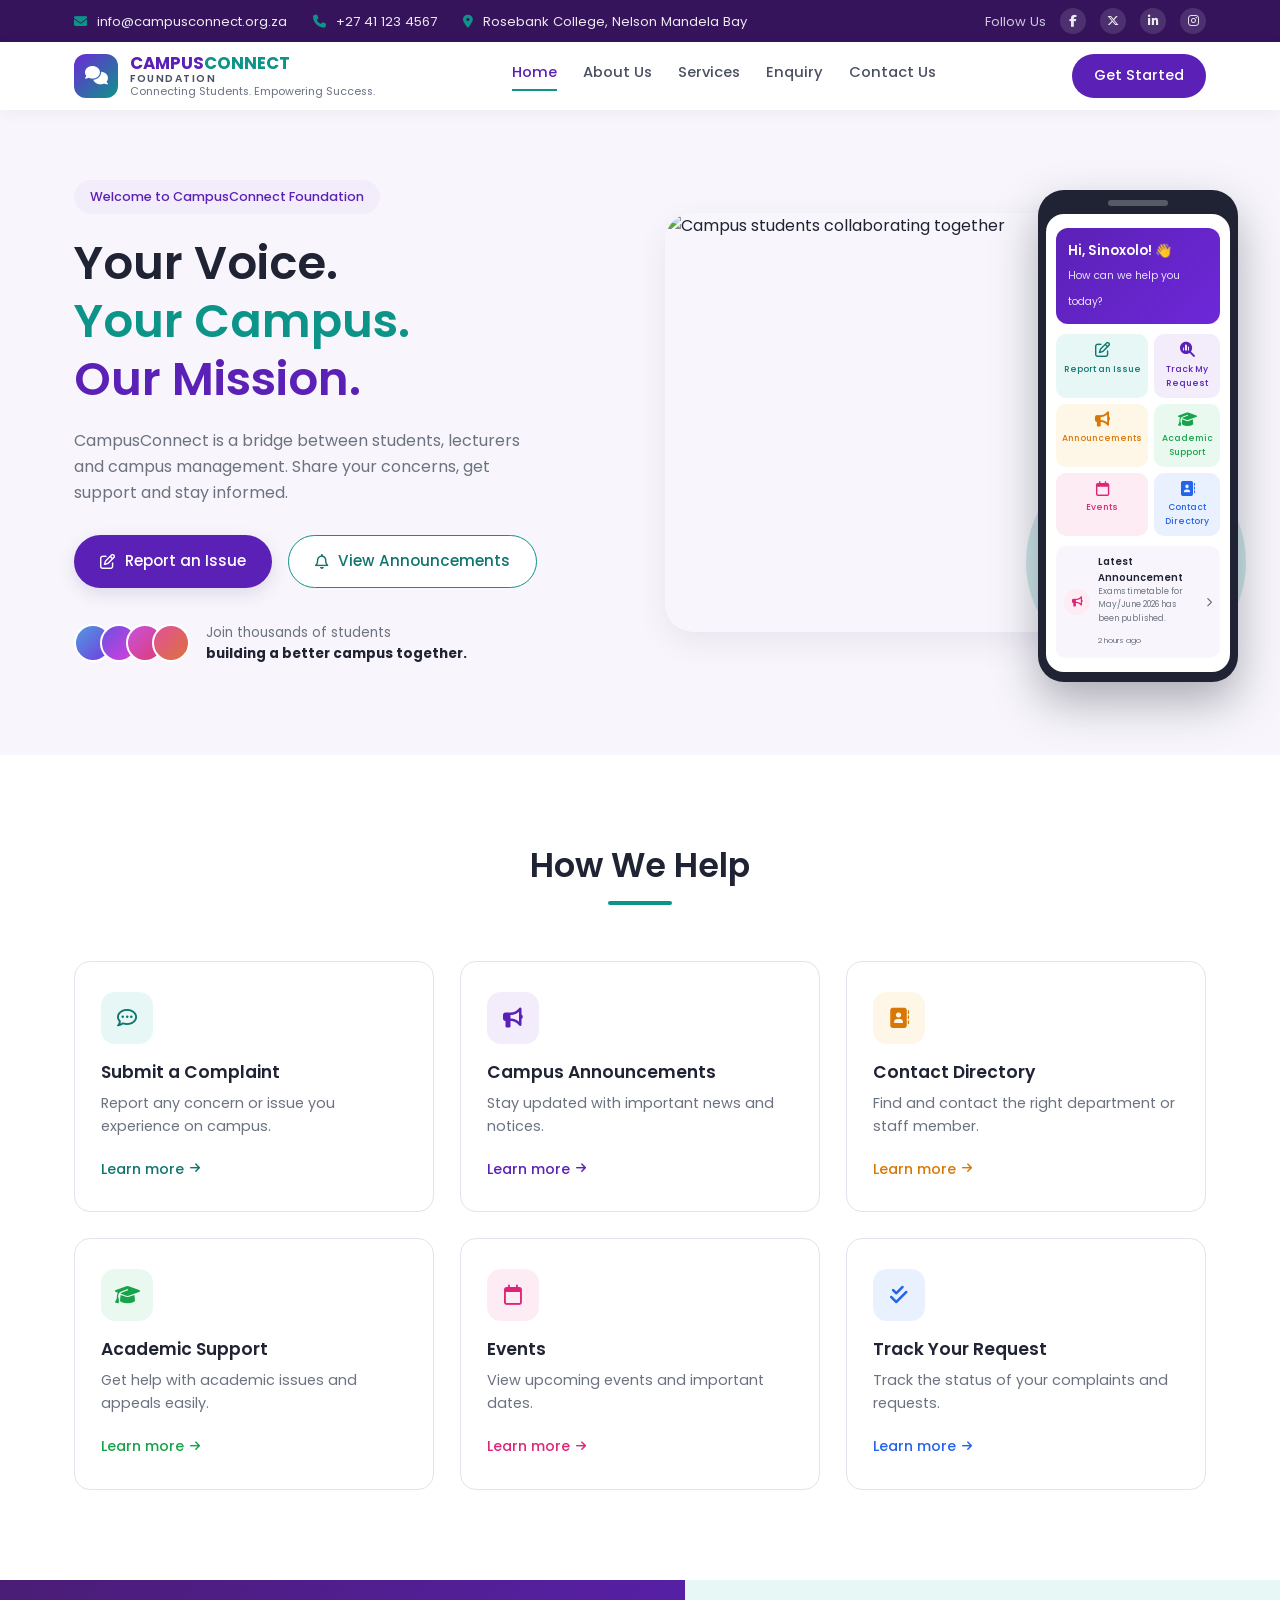
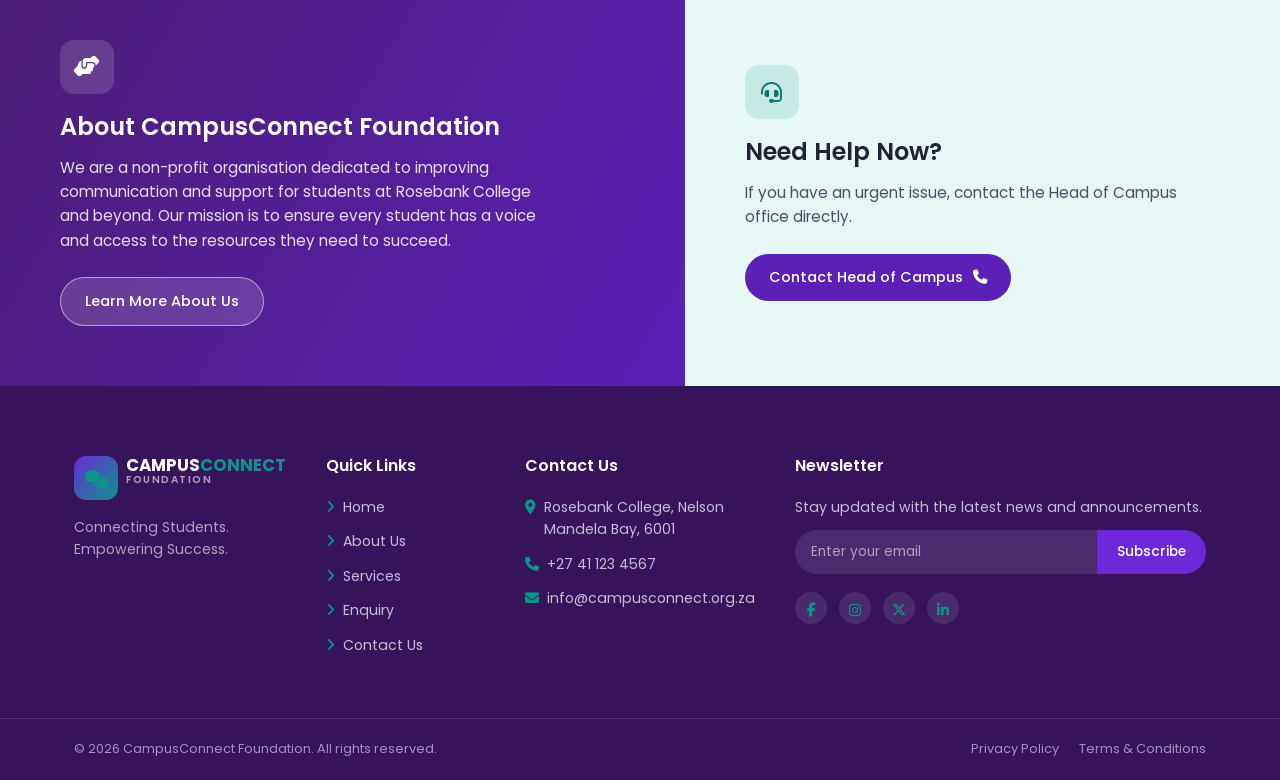
==== index.html @ 31acf69a "added links for facebook,linkdin,twitter and instagram" ====
<!DOCTYPE html>
<html lang="en">

<head>

    <meta charset="UTF-8">

    <meta name="viewport" content="width=device-width, initial-scale=1.0">

    <title>CampusConnect Foundation | Home</title>

    <!-- Google Font -->
    <link href="https://fonts.googleapis.com/css2?family=Poppins:wght@300;400;500;600;700;800&display=swap" rel="stylesheet">

    <!-- Font Awesome -->
    <link rel="stylesheet" href="https://cdnjs.cloudflare.com/ajax/libs/font-awesome/6.6.0/css/all.min.css">

    <!-- CSS -->
    <link rel="stylesheet" href="css/style.css">

</head>

<body>

<!--================ TOP BAR ================-->

<section class="top-bar">

    <div class="container">

        <div class="top-left">

            <span><i class="fa-solid fa-envelope"></i> info@campusconnect.org.za</span>

            <span><i class="fa-solid fa-phone"></i> +27 41 123 4567</span>

            <span><i class="fa-solid fa-location-dot"></i> Rosebank College, Nelson Mandela Bay</span>

        </div>

        <div class="top-right">

            <span>Follow Us</span>

            <a href="https://www.facebook.com/" target="_blank" rel="noopener noreferrer" aria-label="Facebook"><i class="fab fa-facebook-f"></i></a>
            
            <a href="https://twitter.com/" target="_blank" rel="noopener noreferrer" aria-label="X (Twitter)"><i class="fab fa-x-twitter"></i></a>

            <a href="https://www.linkedin.com/company/campusconnect-foundation/" target="_blank" rel="noopener noreferrer" aria-label="LinkedIn"><i class="fab fa-linkedin-in"></i></a>

            <a href="https://www.instagram.com/" target="_blank" rel="noopener noreferrer" aria-label="Instagram"><i class="fab fa-instagram"></i></a>
        </div>

    </div>

</section>

<!--================ HEADER ================-->

<header>

    <div class="container">

        <a href="index.html" class="logo">

            <span class="logo-icon"><i class="fa-solid fa-comments"></i></span>

            <span class="logo-text">
                <span class="logo-name">CAMPUS<span>CONNECT</span></span>
                <span class="logo-sub">FOUNDATION</span>
                <span class="logo-tagline">Connecting Students. Empowering Success.</span>
            </span>

        </a>

        <button class="menu-toggle" id="menuToggle" aria-label="Toggle navigation" aria-expanded="false">
            <i class="fa-solid fa-bars"></i>
        </button>

        <nav id="siteNav">

            <a href="../index.html" class="active">Home</a>

            <a href="./Pages/about.html">About Us</a>

            <a href="./Pages/services.html">Services</a>

            <a href="./Pages/enquiry.html">Enquiry</a>

            <a href="./Pages/contact.html">Contact Us</a>

        </nav>

        <a href="./Pages/enquiry.html" class="nav-btn">

            Get Started

        </a>

    </div>

</header>

<!--================ HERO SECTION ================-->

<section class="hero">

    <div class="container">

        <div class="hero-text">

            <span class="welcome">

                Welcome to CampusConnect Foundation

            </span>

            <h1>

                Your Voice.<br>

                <span class="teal">Your Campus.</span><br>

                <span class="purple">Our Mission.</span>

            </h1>

            <p>

                CampusConnect is a bridge between students,
                lecturers and campus management.
                Share your concerns, get support and stay informed.

            </p>

            <div class="hero-buttons">

                <a href="./Pages/enquiry.html" class="primary-btn">

                    <i class="fa-regular fa-pen-to-square"></i> Report an Issue

                </a>

                <a href="./Pages/announcements.html" class="secondary-btn">

                    <i class="fa-regular fa-bell"></i> View Announcements

                </a>

            </div>

            <div class="hero-social-proof">

                <div class="avatar-group">
                    <span class="avatar" style="--i:0"></span>
                    <span class="avatar" style="--i:1"></span>
                    <span class="avatar" style="--i:2"></span>
                    <span class="avatar" style="--i:3"></span>
                </div>

                <p>Join thousands of students<br><strong>building a better campus together.</strong></p>

            </div>

        </div>

        <div class="hero-image">

            <div class="hero-image-frame">

                <img src="https://images.unsplash.com/photo-1523240795612-9a054b0db644?auto=format&fit=crop&w=900&q=80" alt="Campus students collaborating together">

            </div>

            <!-- Phone mockup -->
            <div class="phone-mockup" aria-hidden="true">

                <div class="phone-notch"></div>

                <div class="phone-screen">

                    <div class="phone-greeting">
                        <span>Hi, Sinoxolo! 👋</span>
                        <small>How can we help you today?</small>
                    </div>

                    <div class="phone-grid">

                        <div class="phone-tile teal">
                            <i class="fa-regular fa-pen-to-square"></i>
                            <span>Report an Issue</span>
                        </div>

                        <div class="phone-tile purple">
                            <i class="fa-solid fa-magnifying-glass-chart"></i>
                            <span>Track My Request</span>
                        </div>

                        <div class="phone-tile amber">
                            <i class="fa-solid fa-bullhorn"></i>
                            <span>Announcements</span>
                        </div>

                        <div class="phone-tile green">
                            <i class="fa-solid fa-graduation-cap"></i>
                            <span>Academic Support</span>
                        </div>

                        <div class="phone-tile pink">
                            <i class="fa-regular fa-calendar"></i>
                            <span>Events</span>
                        </div>

                        <div class="phone-tile blue">
                            <i class="fa-solid fa-address-book"></i>
                            <span>Contact Directory</span>
                        </div>

                    </div>

                    <div class="phone-announcement">
                        <div class="phone-announcement-icon"><i class="fa-solid fa-bullhorn"></i></div>
                        <div>
                            <p>Latest Announcement</p>
                            <small>Exams timetable for May/June 2026 has been published.</small>
                            <em>2 hours ago</em>
                        </div>
                        <i class="fa-solid fa-chevron-right"></i>
                    </div>

                </div>

            </div>

            <div class="hero-blob" aria-hidden="true"></div>

        </div>

    </div>

</section>

<!--================ HOW WE HELP ================-->

<section class="how-we-help">

    <div class="container">

        <h2>How We Help</h2>

        <div class="help-grid">

            <a href="./Pages/enquiry.html" class="help-card teal">
                <div class="help-icon"><i class="fa-regular fa-comment-dots"></i></div>
                <h3>Submit a Complaint</h3>
                <p>Report any concern or issue you experience on campus.</p>
                <span class="learn-more">Learn more <i class="fa-solid fa-arrow-right"></i></span>
            </a>

            <a href="./Pages/announcements.html" class="help-card purple">
                <div class="help-icon"><i class="fa-solid fa-bullhorn"></i></div>
                <h3>Campus Announcements</h3>
                <p>Stay updated with important news and notices.</p>
                <span class="learn-more">Learn more <i class="fa-solid fa-arrow-right"></i></span>
            </a>

            <a href="./Pages/contact.html" class="help-card amber">
                <div class="help-icon"><i class="fa-solid fa-address-book"></i></div>
                <h3>Contact Directory</h3>
                <p>Find and contact the right department or staff member.</p>
                <span class="learn-more">Learn more <i class="fa-solid fa-arrow-right"></i></span>
            </a>

            <a href="./Pages/services.html" class="help-card green">
                <div class="help-icon"><i class="fa-solid fa-graduation-cap"></i></div>
                <h3>Academic Support</h3>
                <p>Get help with academic issues and appeals easily.</p>
                <span class="learn-more">Learn more <i class="fa-solid fa-arrow-right"></i></span>
            </a>

            <a href="./Pages/events.html" class="help-card pink">
                <div class="help-icon"><i class="fa-regular fa-calendar"></i></div>
                <h3>Events</h3>
                <p>View upcoming events and important dates.</p>
                <span class="learn-more">Learn more <i class="fa-solid fa-arrow-right"></i></span>
            </a>

            <a href="./Pages/track-request.html" class="help-card blue">
                <div class="help-icon"><i class="fa-solid fa-check-double"></i></div>
                <h3>Track Your Request</h3>
                <p>Track the status of your complaints and requests.</p>
                <span class="learn-more">Learn more <i class="fa-solid fa-arrow-right"></i></span>
            </a>

        </div>

    </div>

</section>

<!--================ ABOUT + HELP NOW SPLIT ================-->

<section class="split-section">

    <div class="split-panel about-panel">

        <div class="split-content">

            <div class="split-icon"><i class="fa-solid fa-handshake-angle"></i></div>

            <h3>About CampusConnect Foundation</h3>

            <p>
                We are a non-profit organisation dedicated to improving
                communication and support for students at Rosebank College
                and beyond. Our mission is to ensure every student has a
                voice and access to the resources they need to succeed.
            </p>

            <a href="./Pages/about.html" class="ghost-btn">Learn More About Us</a>

        </div>

    </div>

    <div class="split-panel help-panel">

        <div class="split-content">

            <div class="split-icon"><i class="fa-solid fa-headset"></i></div>

            <h3>Need Help Now?</h3>

            <p>
                If you have an urgent issue, contact the
                Head of Campus office directly.
            </p>

            <a href="tel:+27411234567" class="dark-btn">
                Contact Head of Campus <i class="fa-solid fa-phone"></i>
            </a>

        </div>

    </div>

</section>

<!--================ FOOTER ================-->

<footer>

    <div class="container footer-grid">

        <div class="footer-col footer-brand">

            <a href="index.html" class="logo">
                <span class="logo-icon"><i class="fa-solid fa-comments"></i></span>
                <span class="logo-text">
                    <span class="logo-name">CAMPUS<span>CONNECT</span></span>
                    <span class="logo-sub">FOUNDATION</span>
                </span>
            </a>

            <p>Connecting Students.<br>Empowering Success.</p>

        </div>

        <div class="footer-col">

            <h4>Quick Links</h4>

            <a href="index.html"><i class="fa-solid fa-angle-right"></i> Home</a>
            <a href="./Pages/about.html"><i class="fa-solid fa-angle-right"></i> About Us</a>
            <a href="./Pages/services.html"><i class="fa-solid fa-angle-right"></i> Services</a>
            <a href="./Pages/enquiry.html"><i class="fa-solid fa-angle-right"></i> Enquiry</a>
            <a href="./Pages/contact.html"><i class="fa-solid fa-angle-right"></i> Contact Us</a>

        </div>

        <div class="footer-col">

            <h4>Contact Us</h4>

            <p><i class="fa-solid fa-location-dot"></i> Rosebank College, Nelson Mandela Bay, 6001</p>
            <p><i class="fa-solid fa-phone"></i> +27 41 123 4567</p>
            <p><i class="fa-solid fa-envelope"></i> info@campusconnect.org.za</p>

        </div>

        <div class="footer-col footer-newsletter">

            <h4>Newsletter</h4>

            <p>Stay updated with the latest news and announcements.</p>

            <form class="newsletter-form" onsubmit="return false;">
                <input type="email" placeholder="Enter your email" aria-label="Email address" required>
                <button type="submit">Subscribe</button>
            </form>

            <div class="footer-social">
                <a href="#" aria-label="Facebook"><i class="fab fa-facebook-f"></i></a>
                <a href="#" aria-label="Instagram"><i class="fab fa-instagram"></i></a>
                <a href="#" aria-label="X (Twitter)"><i class="fab fa-x-twitter"></i></a>
                <a href="#" aria-label="LinkedIn"><i class="fab fa-linkedin-in"></i></a>
            </div>

        </div>

    </div>

    <div class="footer-bottom">

        <div class="container">

            <span>&copy; 2026 CampusConnect Foundation. All rights reserved.</span>

            <span class="footer-legal">
                <a href="./Pages/privacy.html">Privacy Policy</a>
                <a href="./Pages/terms.html">Terms &amp; Conditions</a>
            </span>

        </div>

    </div>

</footer>

<script>

    const menuToggle = document.getElementById('menuToggle');
    const siteNav = document.getElementById('siteNav');

    menuToggle.addEventListener('click', () => {
        const isOpen = siteNav.classList.toggle('open');
        menuToggle.setAttribute('aria-expanded', isOpen);
        menuToggle.innerHTML = isOpen
            ? '<i class="fa-solid fa-xmark"></i>'
            : '<i class="fa-solid fa-bars"></i>';
    });

</script>

</body>
</html>
---- css/style.css ----
/* =========================================================
   CampusConnect Foundation — style.css
   ========================================================= */

:root {

    --purple-900: #35145C;
    --purple-800: #4A1D75;
    --purple-700: #5B21B6;
    --purple-600: #6D28D9;
    --purple-50:  #F3ECFB;

    --teal-700: #0F766E;
    --teal-600: #0D9488;
    --teal-50:  #E6F7F5;

    --amber-600: #D97706;
    --amber-500: #F59E0B;
    --amber-50:  #FEF6E7;

    --green-600: #16A34A;
    --green-50:  #E9F9EF;

    --pink-600: #DB2777;
    --pink-50:  #FDECF3;

    --blue-600: #2563EB;
    --blue-50:  #EAF1FE;

    --ink:      #1F2333;
    --gray-700: #4B5162;
    --gray-500: #6B7280;
    --gray-200: #E5E1EE;
    --bg-hero:  #F8F6FC;
    --white:    #FFFFFF;

    --radius-sm: 10px;
    --radius-md: 16px;
    --radius-lg: 28px;
    --shadow-card: 0 10px 30px rgba(53, 20, 92, 0.08);
    --shadow-soft: 0 6px 18px rgba(53, 20, 92, 0.12);
    --container: 1180px;
}

* { margin: 0; padding: 0; box-sizing: border-box; }

html { scroll-behavior: smooth; }

body {
    font-family: 'Poppins', sans-serif;
    color: var(--ink);
    line-height: 1.6;
    background: var(--white);
    overflow-x: hidden;
}

img { max-width: 100%; display: block; }

a { text-decoration: none; color: inherit; }

ul { list-style: none; }

.container {
    max-width: var(--container);
    margin: 0 auto;
    padding: 0 24px;
}

h1, h2, h3, h4 { font-weight: 600; line-height: 1.25; }

:focus-visible {
    outline: 2px solid var(--teal-600);
    outline-offset: 3px;
}

@media (prefers-reduced-motion: reduce) {
    * { animation: none !important; transition: none !important; }
}

/* =========================================================
   TOP BAR
   ========================================================= */

.top-bar {
    background: var(--purple-900);
    color: rgba(255, 255, 255, 0.9);
    font-size: 0.82rem;
}

.top-bar .container {
    display: flex;
    align-items: center;
    justify-content: space-between;
    padding-top: 8px;
    padding-bottom: 8px;
    flex-wrap: wrap;
    gap: 6px;
}

.top-left span {
    margin-right: 22px;
    white-space: nowrap;
}

.top-left i { color: var(--teal-600); margin-right: 6px; }

.top-right { display: flex; align-items: center; gap: 14px; }

.top-right span { opacity: 0.85; }

.top-right a {
    width: 26px;
    height: 26px;
    display: inline-flex;
    align-items: center;
    justify-content: center;
    background: rgba(255, 255, 255, 0.12);
    border-radius: 50%;
    transition: background 0.2s ease;
    font-size: 0.75rem;
}

.top-right a:hover { background: var(--teal-600); }

/* =========================================================
   HEADER
   ========================================================= */

header {
    background: var(--white);
    position: sticky;
    top: 0;
    z-index: 50;
    box-shadow: 0 2px 14px rgba(53, 20, 92, 0.06);
}

header .container {
    display: flex;
    align-items: center;
    justify-content: space-between;
    padding-top: 12px;
    padding-bottom: 12px;
    gap: 20px;
}

.logo {
    display: flex;
    align-items: center;
    gap: 12px;
    flex-shrink: 0;
}

.logo-icon {
    width: 44px;
    height: 44px;
    border-radius: 12px;
    background: linear-gradient(135deg, var(--purple-600), var(--teal-600));
    color: var(--white);
    display: flex;
    align-items: center;
    justify-content: center;
    font-size: 1.15rem;
}

.logo-text { display: flex; flex-direction: column; line-height: 1.1; }

.logo-name {
    font-weight: 700;
    font-size: 1.05rem;
    color: var(--purple-700);
}

.logo-name span { color: var(--teal-600); }

.logo-sub {
    font-weight: 600;
    font-size: 0.65rem;
    letter-spacing: 1.5px;
    color: var(--gray-700);
}

.logo-tagline {
    font-size: 0.68rem;
    color: var(--gray-500);
    margin-top: 2px;
}

nav {
    display: flex;
    align-items: center;
    gap: 26px;
    flex-wrap: wrap;
}

nav a {
    font-size: 0.92rem;
    font-weight: 500;
    color: var(--gray-700);
    padding-bottom: 4px;
    border-bottom: 2px solid transparent;
    transition: color 0.2s ease, border-color 0.2s ease;
    white-space: nowrap;
}

nav a:hover,
nav a.active {
    color: var(--purple-700);
    border-bottom-color: var(--teal-600);
}

.nav-btn {
    background: var(--purple-700);
    color: var(--white);
    padding: 10px 22px;
    border-radius: 999px;
    font-weight: 500;
    font-size: 0.9rem;
    display: inline-flex;
    align-items: center;
    gap: 8px;
    white-space: nowrap;
    transition: background 0.2s ease, transform 0.2s ease;
}

.nav-btn:hover { background: var(--purple-800); transform: translateY(-1px); }

.menu-toggle {
    display: none;
    background: none;
    border: none;
    font-size: 1.4rem;
    color: var(--purple-700);
    cursor: pointer;
}

/* =========================================================
   HERO
   ========================================================= */

.hero {
    background: var(--bg-hero);
    padding: 70px 0 90px;
    position: relative;
    overflow: hidden;
}

.hero .container {
    display: grid;
    grid-template-columns: 1fr 1fr;
    align-items: center;
    gap: 50px;
}

.welcome {
    display: inline-block;
    background: var(--purple-50);
    color: var(--purple-700);
    font-size: 0.8rem;
    font-weight: 500;
    padding: 7px 16px;
    border-radius: 999px;
    margin-bottom: 20px;
}

.hero-text h1 {
    font-size: 2.9rem;
    color: var(--ink);
    margin-bottom: 20px;
}

.hero-text h1 .teal { color: var(--teal-600); }
.hero-text h1 .purple { color: var(--purple-700); }

.hero-text p {
    color: var(--gray-500);
    max-width: 46ch;
    margin-bottom: 30px;
    font-size: 1rem;
}

.hero-buttons {
    display: flex;
    gap: 16px;
    flex-wrap: wrap;
    margin-bottom: 34px;
}

.primary-btn,
.secondary-btn {
    display: inline-flex;
    align-items: center;
    gap: 10px;
    padding: 13px 26px;
    border-radius: 999px;
    font-weight: 500;
    font-size: 0.95rem;
    transition: transform 0.2s ease, box-shadow 0.2s ease, background 0.2s ease;
}

.primary-btn {
    background: var(--purple-700);
    color: var(--white);
    box-shadow: var(--shadow-soft);
}

.primary-btn:hover { background: var(--purple-800); transform: translateY(-2px); }

.secondary-btn {
    background: var(--white);
    color: var(--teal-700);
    border: 1.5px solid var(--teal-600);
}

.secondary-btn:hover { background: var(--teal-50); transform: translateY(-2px); }

.hero-social-proof {
    display: flex;
    align-items: center;
    gap: 16px;
}

.avatar-group { display: flex; }

.avatar {
    width: 38px;
    height: 38px;
    border-radius: 50%;
    border: 2.5px solid var(--white);
    margin-left: -12px;
    background: linear-gradient(135deg, hsl(calc(210 + var(--i) * 40), 70%, 60%), hsl(calc(260 + var(--i) * 40), 70%, 55%));
}

.avatar:first-child { margin-left: 0; }

.hero-social-proof p {
    font-size: 0.85rem;
    color: var(--gray-500);
    margin: 0;
}

.hero-social-proof strong { color: var(--ink); }

.hero-image {
    position: relative;
    display: flex;
    justify-content: center;
}

.hero-image-frame {
    width: 100%;
    aspect-ratio: 4 / 3.1;
    border-radius: var(--radius-lg);
    overflow: hidden;
    box-shadow: var(--shadow-card);
    position: relative;
    z-index: 1;
}

.hero-image-frame img {
    width: 100%;
    height: 100%;
    object-fit: cover;
}

.hero-blob {
    position: absolute;
    bottom: -40px;
    right: -40px;
    width: 220px;
    height: 220px;
    background: var(--teal-600);
    border-radius: 50%;
    opacity: 0.18;
    z-index: 0;
}

.phone-mockup {
    position: absolute;
    right: -6%;
    bottom: -12%;
    width: 200px;
    background: var(--ink);
    border-radius: 26px;
    padding: 10px 8px;
    box-shadow: 0 20px 45px rgba(31, 35, 51, 0.35);
    z-index: 2;
}

.phone-notch {
    width: 60px;
    height: 6px;
    background: rgba(255, 255, 255, 0.25);
    border-radius: 999px;
    margin: 0 auto 8px;
}

.phone-screen {
    background: var(--white);
    border-radius: 18px;
    padding: 14px 10px;
}

.phone-greeting {
    background: linear-gradient(135deg, var(--purple-700), var(--purple-600));
    color: var(--white);
    border-radius: 12px;
    padding: 12px;
    margin-bottom: 10px;
}

.phone-greeting span { display: block; font-weight: 600; font-size: 0.82rem; }
.phone-greeting small { font-size: 0.65rem; opacity: 0.85; }

.phone-grid {
    display: grid;
    grid-template-columns: 1fr 1fr;
    gap: 6px;
    margin-bottom: 10px;
}

.phone-tile {
    border-radius: 10px;
    padding: 8px 6px;
    text-align: center;
    font-size: 0.55rem;
    font-weight: 500;
    color: var(--ink);
}

.phone-tile i { display: block; font-size: 0.95rem; margin-bottom: 4px; }

.phone-tile.teal   { background: var(--teal-50);   color: var(--teal-700); }
.phone-tile.purple { background: var(--purple-50); color: var(--purple-700); }
.phone-tile.amber  { background: var(--amber-50);  color: var(--amber-600); }
.phone-tile.green  { background: var(--green-50);  color: var(--green-600); }
.phone-tile.pink   { background: var(--pink-50);   color: var(--pink-600); }
.phone-tile.blue   { background: var(--blue-50);   color: var(--blue-600); }

.phone-announcement {
    display: flex;
    align-items: center;
    gap: 8px;
    background: var(--bg-hero);
    border-radius: 10px;
    padding: 8px;
}

.phone-announcement-icon {
    width: 26px;
    height: 26px;
    border-radius: 50%;
    background: var(--pink-50);
    color: var(--pink-600);
    display: flex;
    align-items: center;
    justify-content: center;
    font-size: 0.65rem;
    flex-shrink: 0;
}

.phone-announcement p { font-size: 0.6rem; font-weight: 600; margin: 0; }
.phone-announcement small { font-size: 0.52rem; color: var(--gray-500); display: block; }
.phone-announcement em { font-size: 0.48rem; color: var(--gray-500); font-style: normal; }
.phone-announcement > i { font-size: 0.6rem; color: var(--gray-500); margin-left: auto; }

/* =========================================================
   HOW WE HELP
   ========================================================= */

.how-we-help { padding: 90px 0; }

.how-we-help h2 {
    text-align: center;
    font-size: 2.1rem;
    position: relative;
    margin-bottom: 56px;
}

.how-we-help h2::after {
    content: "";
    display: block;
    width: 64px;
    height: 4px;
    background: var(--teal-600);
    border-radius: 999px;
    margin: 14px auto 0;
}

.help-grid {
    display: grid;
    grid-template-columns: repeat(3, 1fr);
    gap: 26px;
}

.help-card {
    background: var(--white);
    border: 1px solid var(--gray-200);
    border-radius: var(--radius-md);
    padding: 30px 26px;
    transition: transform 0.25s ease, box-shadow 0.25s ease, border-color 0.25s ease;
}

.help-card:hover {
    transform: translateY(-6px);
    box-shadow: var(--shadow-card);
    border-color: transparent;
}

.help-icon {
    width: 52px;
    height: 52px;
    border-radius: 14px;
    display: flex;
    align-items: center;
    justify-content: center;
    font-size: 1.25rem;
    margin-bottom: 18px;
}

.help-card h3 { font-size: 1.08rem; margin-bottom: 8px; }

.help-card p {
    color: var(--gray-500);
    font-size: 0.9rem;
    margin-bottom: 18px;
}

.learn-more {
    font-size: 0.88rem;
    font-weight: 500;
    display: inline-flex;
    align-items: center;
    gap: 6px;
}

.learn-more i { font-size: 0.72rem; transition: transform 0.2s ease; }
.help-card:hover .learn-more i { transform: translateX(4px); }

.help-card.teal   .help-icon { background: var(--teal-50);   color: var(--teal-700); }
.help-card.teal   .learn-more { color: var(--teal-700); }

.help-card.purple .help-icon { background: var(--purple-50); color: var(--purple-700); }
.help-card.purple .learn-more { color: var(--purple-700); }

.help-card.amber  .help-icon { background: var(--amber-50);  color: var(--amber-600); }
.help-card.amber  .learn-more { color: var(--amber-600); }

.help-card.green  .help-icon { background: var(--green-50);  color: var(--green-600); }
.help-card.green  .learn-more { color: var(--green-600); }

.help-card.pink   .help-icon { background: var(--pink-50);   color: var(--pink-600); }
.help-card.pink   .learn-more { color: var(--pink-600); }

.help-card.blue   .help-icon { background: var(--blue-50);   color: var(--blue-600); }
.help-card.blue   .learn-more { color: var(--blue-600); }

/* =========================================================
   SPLIT SECTION — ABOUT / NEED HELP NOW
   ========================================================= */

.split-section {
    display: grid;
    grid-template-columns: 1.15fr 1fr;
}

.split-panel {
    padding: 60px 60px;
    display: flex;
    align-items: center;
}

.split-content { max-width: 480px; }

.split-icon {
    width: 54px;
    height: 54px;
    border-radius: 14px;
    background: rgba(255, 255, 255, 0.14);
    display: flex;
    align-items: center;
    justify-content: center;
    font-size: 1.3rem;
    margin-bottom: 18px;
}

.split-panel h3 { font-size: 1.5rem; margin-bottom: 14px; }

.split-panel p { font-size: 0.95rem; margin-bottom: 24px; }

.about-panel {
    background: linear-gradient(120deg, var(--purple-800), var(--purple-700));
    color: var(--white);
}

.about-panel p { color: rgba(255, 255, 255, 0.85); }

.help-panel {
    background: var(--teal-50);
    color: var(--ink);
}

.help-panel .split-icon { background: rgba(13, 148, 136, 0.14); color: var(--teal-700); }

.help-panel p { color: var(--gray-700); }

.ghost-btn,
.dark-btn {
    display: inline-flex;
    align-items: center;
    gap: 10px;
    padding: 12px 24px;
    border-radius: 999px;
    font-weight: 500;
    font-size: 0.9rem;
    transition: transform 0.2s ease, background 0.2s ease;
}

.ghost-btn {
    background: rgba(255, 255, 255, 0.14);
    color: var(--white);
    border: 1.5px solid rgba(255, 255, 255, 0.5);
}

.ghost-btn:hover { background: rgba(255, 255, 255, 0.24); transform: translateY(-2px); }

.dark-btn {
    background: var(--purple-700);
    color: var(--white);
}

.dark-btn:hover { background: var(--purple-800); transform: translateY(-2px); }

/* =========================================================
   FOOTER
   ========================================================= */

footer { background: var(--purple-900); color: rgba(255, 255, 255, 0.78); }

.footer-grid {
    display: grid;
    grid-template-columns: 1.3fr 1fr 1fr 1.3fr;
    gap: 40px;
    padding: 70px 24px 50px;
}

.footer-col h4 {
    color: var(--white);
    font-size: 1rem;
    margin-bottom: 20px;
}

.footer-col a,
.footer-col p {
    display: flex;
    align-items: flex-start;
    gap: 8px;
    font-size: 0.88rem;
    margin-bottom: 12px;
    color: rgba(255, 255, 255, 0.72);
    transition: color 0.2s ease;
}

.footer-col a:hover { color: var(--teal-600); }

.footer-col i { margin-top: 4px; color: var(--teal-600); flex-shrink: 0; }

.footer-brand .logo-name { color: var(--white); }
.footer-brand .logo-name span { color: var(--teal-600); }
.footer-brand .logo-sub { color: rgba(255, 255, 255, 0.6); }
.footer-brand p { color: rgba(255, 255, 255, 0.6); margin-top: 16px; }

.newsletter-form {
    display: flex;
    margin-bottom: 18px;
    border-radius: 999px;
    overflow: hidden;
    background: rgba(255, 255, 255, 0.1);
}

.newsletter-form input {
    flex: 1;
    border: none;
    background: transparent;
    padding: 12px 16px;
    color: var(--white);
    font-family: inherit;
    font-size: 0.85rem;
}

.newsletter-form input::placeholder { color: rgba(255, 255, 255, 0.55); }

.newsletter-form button {
    border: none;
    background: var(--purple-600);
    color: var(--white);
    padding: 0 20px;
    font-family: inherit;
    font-weight: 500;
    font-size: 0.85rem;
    cursor: pointer;
    transition: background 0.2s ease;
}

.newsletter-form button:hover { background: var(--purple-700); }

.footer-social { display: flex; gap: 12px; }

.footer-social a {
    width: 32px;
    height: 32px;
    border-radius: 50%;
    background: rgba(255, 255, 255, 0.1);
    display: flex;
    align-items: center;
    justify-content: center;
    margin: 0;
}

.footer-bottom {
    border-top: 1px solid rgba(255, 255, 255, 0.12);
    padding: 20px 0;
}

.footer-bottom .container {
    display: flex;
    align-items: center;
    justify-content: space-between;
    flex-wrap: wrap;
    gap: 10px;
    font-size: 0.8rem;
    color: rgba(255, 255, 255, 0.55);
}

.footer-legal { display: flex; gap: 20px; }

.footer-legal a:hover { color: var(--teal-600); }

/* =========================================================
   INNER PAGE HERO
   ========================================================= */

.page-hero {
    background: linear-gradient(120deg, var(--purple-800), var(--purple-700));
    color: var(--white);
    padding: 64px 0 56px;
    text-align: center;
}

.page-hero h1 { font-size: 2.3rem; margin-bottom: 12px; }

.breadcrumb {
    display: inline-flex;
    align-items: center;
    gap: 8px;
    font-size: 0.85rem;
    color: rgba(255, 255, 255, 0.75);
}

.breadcrumb a { color: rgba(255, 255, 255, 0.9); }
.breadcrumb a:hover { color: var(--teal-600); }

.page-hero p.lead {
    max-width: 60ch;
    margin: 14px auto 0;
    color: rgba(255, 255, 255, 0.82);
    font-size: 0.98rem;
}

/* =========================================================
   SECTION HEADINGS (shared)
   ========================================================= */

.section-heading {
    text-align: center;
    max-width: 620px;
    margin: 0 auto 50px;
}

.section-heading .eyebrow {
    display: inline-block;
    background: var(--teal-50);
    color: var(--teal-700);
    font-size: 0.78rem;
    font-weight: 500;
    padding: 6px 16px;
    border-radius: 999px;
    margin-bottom: 14px;
}

.section-heading h2 { font-size: 2rem; margin-bottom: 12px; }
.section-heading p { color: var(--gray-500); font-size: 0.96rem; }

/* =========================================================
   ABOUT PAGE — STORY / VALUES / STATS
   ========================================================= */

.story-section { padding: 90px 0; }

.story-section .container {
    display: grid;
    grid-template-columns: 1fr 1fr;
    gap: 54px;
    align-items: center;
}

.story-image {
    border-radius: var(--radius-lg);
    overflow: hidden;
    box-shadow: var(--shadow-card);
    aspect-ratio: 4 / 3.4;
}

.story-image img { width: 100%; height: 100%; object-fit: cover; }

.story-text .eyebrow {
    display: inline-block;
    background: var(--purple-50);
    color: var(--purple-700);
    font-size: 0.78rem;
    font-weight: 500;
    padding: 6px 16px;
    border-radius: 999px;
    margin-bottom: 16px;
}

.story-text h2 { font-size: 1.9rem; margin-bottom: 16px; }
.story-text p { color: var(--gray-500); margin-bottom: 14px; font-size: 0.96rem; }

.stats-bar {
    background: var(--bg-hero);
    padding: 50px 0;
}

.stats-bar .container {
    display: grid;
    grid-template-columns: repeat(4, 1fr);
    gap: 24px;
    text-align: center;
}

.stat h3 {
    font-size: 2.1rem;
    color: var(--purple-700);
    margin-bottom: 6px;
}

.stat p { color: var(--gray-500); font-size: 0.88rem; }

.values-section { padding: 90px 0; }

.values-grid {
    display: grid;
    grid-template-columns: repeat(4, 1fr);
    gap: 24px;
}

.value-card {
    text-align: center;
    padding: 34px 22px;
    border-radius: var(--radius-md);
    border: 1px solid var(--gray-200);
    transition: transform 0.25s ease, box-shadow 0.25s ease;
}

.value-card:hover { transform: translateY(-6px); box-shadow: var(--shadow-card); }

.value-icon {
    width: 56px;
    height: 56px;
    border-radius: 50%;
    background: var(--purple-50);
    color: var(--purple-700);
    display: flex;
    align-items: center;
    justify-content: center;
    font-size: 1.3rem;
    margin: 0 auto 18px;
}

.value-card h3 { font-size: 1.02rem; margin-bottom: 8px; }
.value-card p { color: var(--gray-500); font-size: 0.86rem; }

/* =========================================================
   SERVICES PAGE
   ========================================================= */

.services-section { padding: 90px 0; }

.service-row {
    display: grid;
    grid-template-columns: 1fr 1fr;
    gap: 54px;
    align-items: center;
    padding: 50px 0;
    border-bottom: 1px solid var(--gray-200);
}

.service-row:last-child { border-bottom: none; }

.service-row:nth-child(even) .service-visual { order: 2; }

.service-visual {
    border-radius: var(--radius-lg);
    padding: 44px;
    display: flex;
    align-items: center;
    justify-content: center;
    aspect-ratio: 4 / 3;
}

.service-visual i { font-size: 5rem; }

.service-text .step-num {
    font-size: 0.85rem;
    font-weight: 600;
    color: var(--teal-700);
    margin-bottom: 10px;
    display: block;
}

.service-text h3 { font-size: 1.5rem; margin-bottom: 14px; }
.service-text p { color: var(--gray-500); margin-bottom: 18px; font-size: 0.96rem; }

.service-text ul { margin-bottom: 22px; }

.service-text li {
    display: flex;
    align-items: flex-start;
    gap: 10px;
    font-size: 0.92rem;
    color: var(--gray-700);
    margin-bottom: 10px;
}

.service-text li i { color: var(--teal-600); margin-top: 4px; }

/* =========================================================
   FORMS (contact / enquiry)
   ========================================================= */

.form-section { padding: 90px 0; }

.form-layout {
    display: grid;
    grid-template-columns: 1fr 1.3fr;
    gap: 40px;
    align-items: flex-start;
}

.info-card {
    background: var(--bg-hero);
    border-radius: var(--radius-md);
    padding: 34px 28px;
    margin-bottom: 20px;
}

.info-card h3 { font-size: 1.1rem; margin-bottom: 18px; }

.info-item {
    display: flex;
    align-items: flex-start;
    gap: 14px;
    margin-bottom: 18px;
}

.info-item:last-child { margin-bottom: 0; }

.info-item .icon {
    width: 40px;
    height: 40px;
    border-radius: 10px;
    background: var(--purple-50);
    color: var(--purple-700);
    display: flex;
    align-items: center;
    justify-content: center;
    flex-shrink: 0;
    font-size: 0.95rem;
}

.info-item strong { display: block; font-size: 0.9rem; margin-bottom: 2px; }
.info-item span, .info-item a { color: var(--gray-500); font-size: 0.88rem; }

.hours-list { list-style: none; }

.hours-list li {
    display: flex;
    justify-content: space-between;
    font-size: 0.88rem;
    color: var(--gray-500);
    padding: 8px 0;
    border-bottom: 1px dashed var(--gray-200);
}

.hours-list li:last-child { border-bottom: none; }
.hours-list li span:last-child { color: var(--ink); font-weight: 500; }

.form-card {
    background: var(--white);
    border: 1px solid var(--gray-200);
    border-radius: var(--radius-md);
    padding: 38px;
    box-shadow: var(--shadow-card);
}

.form-card h3 { font-size: 1.2rem; margin-bottom: 6px; }
.form-card > p { color: var(--gray-500); font-size: 0.9rem; margin-bottom: 26px; }

.form-grid {
    display: grid;
    grid-template-columns: 1fr 1fr;
    gap: 20px;
}

.form-group { display: flex; flex-direction: column; gap: 7px; }

.form-group.full { grid-column: 1 / -1; }

.form-group label {
    font-size: 0.85rem;
    font-weight: 500;
    color: var(--ink);
}

.form-group label .req { color: var(--pink-600); }

.form-group input,
.form-group select,
.form-group textarea {
    border: 1.5px solid var(--gray-200);
    border-radius: var(--radius-sm);
    padding: 12px 14px;
    font-family: inherit;
    font-size: 0.9rem;
    color: var(--ink);
    background: var(--white);
    transition: border-color 0.2s ease;
}

.form-group input:focus,
.form-group select:focus,
.form-group textarea:focus {
    border-color: var(--teal-600);
    outline: none;
}

.form-group textarea { resize: vertical; min-height: 130px; }

.file-drop {
    border: 1.5px dashed var(--gray-200);
    border-radius: var(--radius-sm);
    padding: 26px;
    text-align: center;
    color: var(--gray-500);
    font-size: 0.85rem;
    cursor: pointer;
    transition: border-color 0.2s ease, background 0.2s ease;
}

.file-drop:hover { border-color: var(--teal-600); background: var(--teal-50); }
.file-drop i { font-size: 1.4rem; color: var(--teal-600); display: block; margin-bottom: 8px; }

.form-submit {
    border: none;
    background: var(--purple-700);
    color: var(--white);
    padding: 14px 30px;
    border-radius: 999px;
    font-family: inherit;
    font-weight: 500;
    font-size: 0.95rem;
    cursor: pointer;
    display: inline-flex;
    align-items: center;
    gap: 10px;
    transition: background 0.2s ease, transform 0.2s ease;
}

.form-submit:hover { background: var(--purple-800); transform: translateY(-2px); }

.form-note {
    font-size: 0.78rem;
    color: var(--gray-500);
    margin-top: 14px;
}

.map-frame {
    border-radius: var(--radius-md);
    overflow: hidden;
    border: 1px solid var(--gray-200);
    height: 320px;
}

.map-frame iframe { width: 100%; height: 100%; border: none; }

.steps-strip {
    display: grid;
    grid-template-columns: repeat(3, 1fr);
    gap: 24px;
    margin-top: 20px;
}

.step-item {
    text-align: center;
    padding: 24px 16px;
    background: var(--bg-hero);
    border-radius: var(--radius-md);
}

.step-item .num {
    width: 34px;
    height: 34px;
    border-radius: 50%;
    background: var(--teal-600);
    color: var(--white);
    display: flex;
    align-items: center;
    justify-content: center;
    font-weight: 600;
    font-size: 0.9rem;
    margin: 0 auto 12px;
}

.step-item h4 { font-size: 0.92rem; margin-bottom: 6px; }
.step-item p { font-size: 0.8rem; color: var(--gray-500); }

/* =========================================================
   RESPONSIVE
   ========================================================= */

@media (max-width: 991px) {

    .hero .container { grid-template-columns: 1fr; }

    .hero-image { order: -1; margin-bottom: 10px; }

    .phone-mockup { right: 4%; bottom: -8%; width: 170px; }

    .split-section { grid-template-columns: 1fr; }

    .footer-grid { grid-template-columns: 1fr 1fr; }

    .story-section .container { grid-template-columns: 1fr; }

    .story-image { order: -1; }

    .values-grid { grid-template-columns: 1fr 1fr; }

    .stats-bar .container { grid-template-columns: 1fr 1fr; gap: 30px; }

    .service-row { grid-template-columns: 1fr; }

    .service-row:nth-child(even) .service-visual { order: -1; }

    .form-layout { grid-template-columns: 1fr; }

    .steps-strip { grid-template-columns: 1fr; }

}

@media (max-width: 860px) {

    .menu-toggle { display: block; }

    nav {
        display: none;
        position: absolute;
        top: 100%;
        left: 0;
        right: 0;
        background: var(--white);
        flex-direction: column;
        align-items: flex-start;
        gap: 4px;
        padding: 16px 24px 22px;
        box-shadow: 0 12px 20px rgba(53, 20, 92, 0.08);
    }

    nav.open { display: flex; }

    nav a { width: 100%; padding: 10px 0; border-bottom: 1px solid var(--gray-200); }

    header { position: sticky; }

    header .container { position: relative; flex-wrap: wrap; }

    .top-left span:not(:first-child) { display: none; }

}

@media (max-width: 720px) {

    .help-grid { grid-template-columns: 1fr 1fr; }

    .hero-text h1 { font-size: 2.2rem; }

    .footer-grid { grid-template-columns: 1fr; padding-top: 50px; }

    .page-hero h1 { font-size: 1.8rem; }

    .form-grid { grid-template-columns: 1fr; }

}

@media (max-width: 480px) {

    .help-grid { grid-template-columns: 1fr; }

    .hero-buttons { flex-direction: column; align-items: flex-start; }

    .phone-mockup { display: none; }

    .top-right span { display: none; }

}
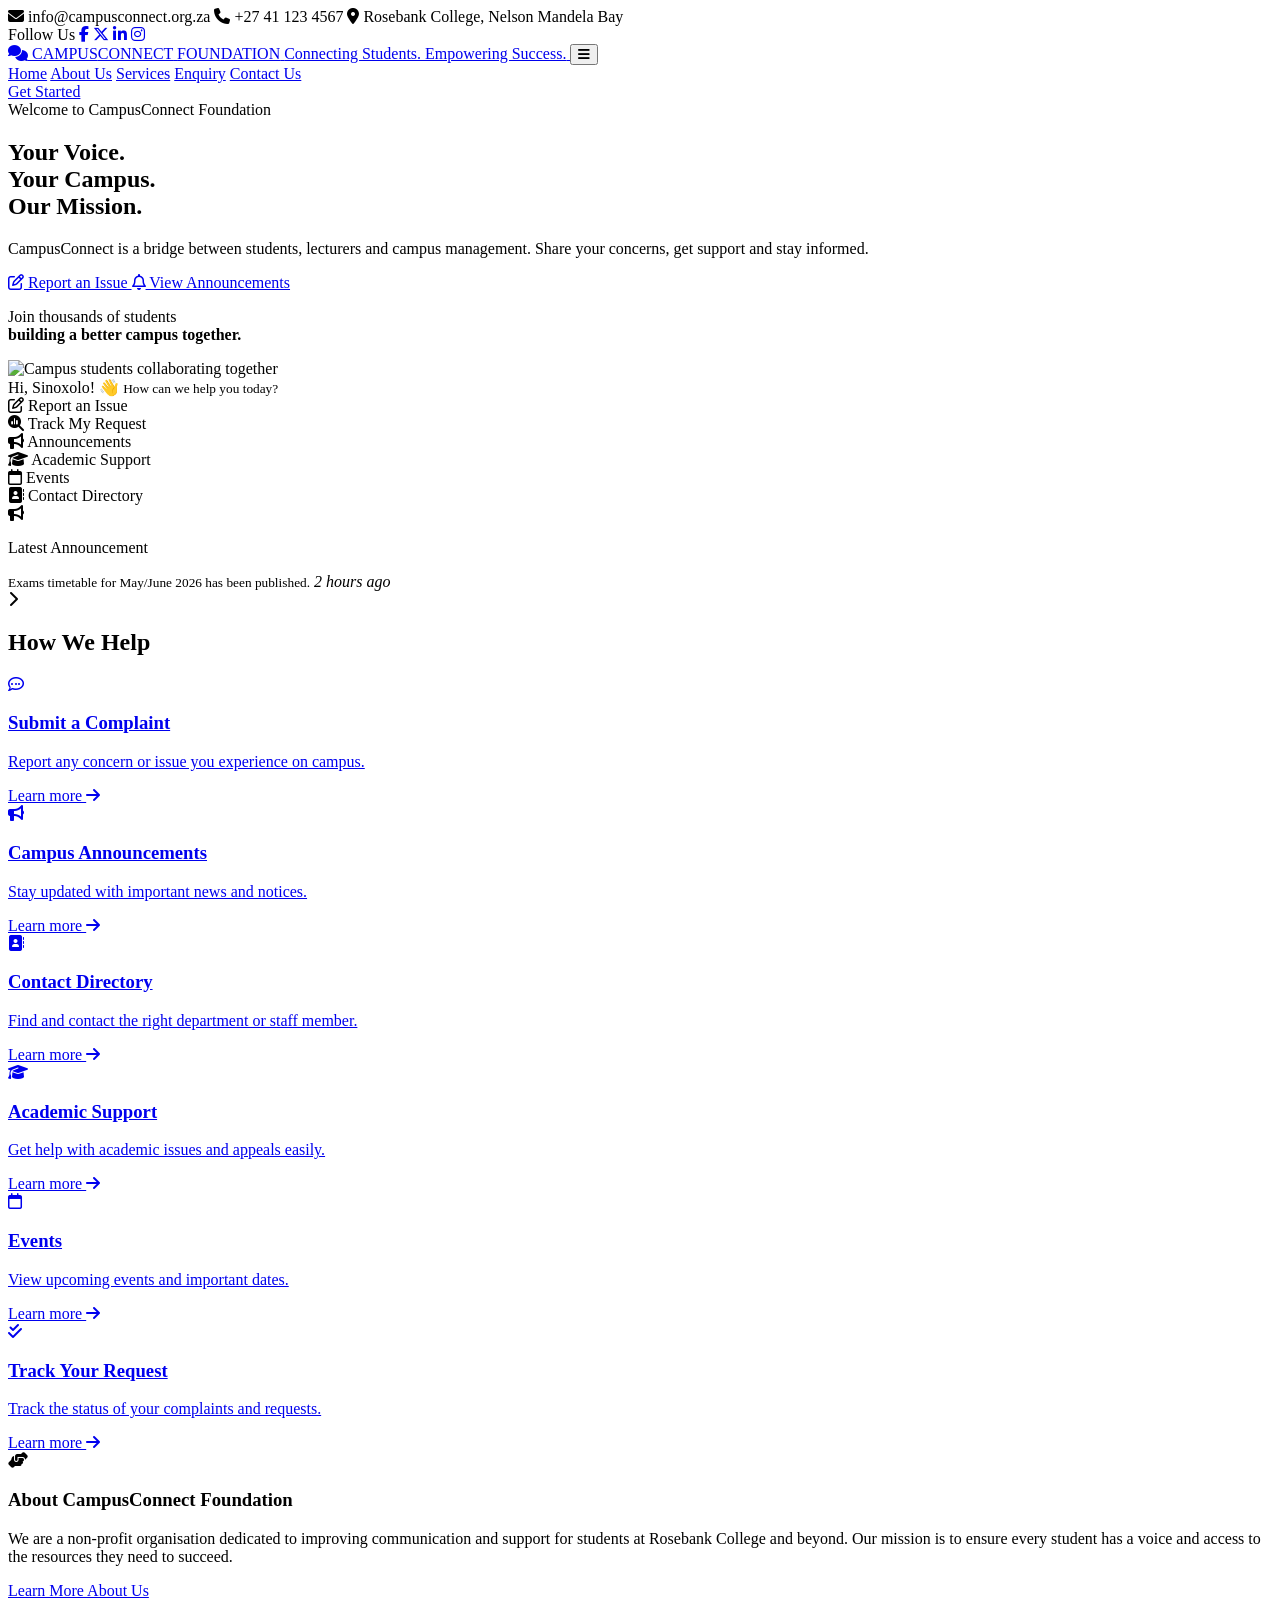
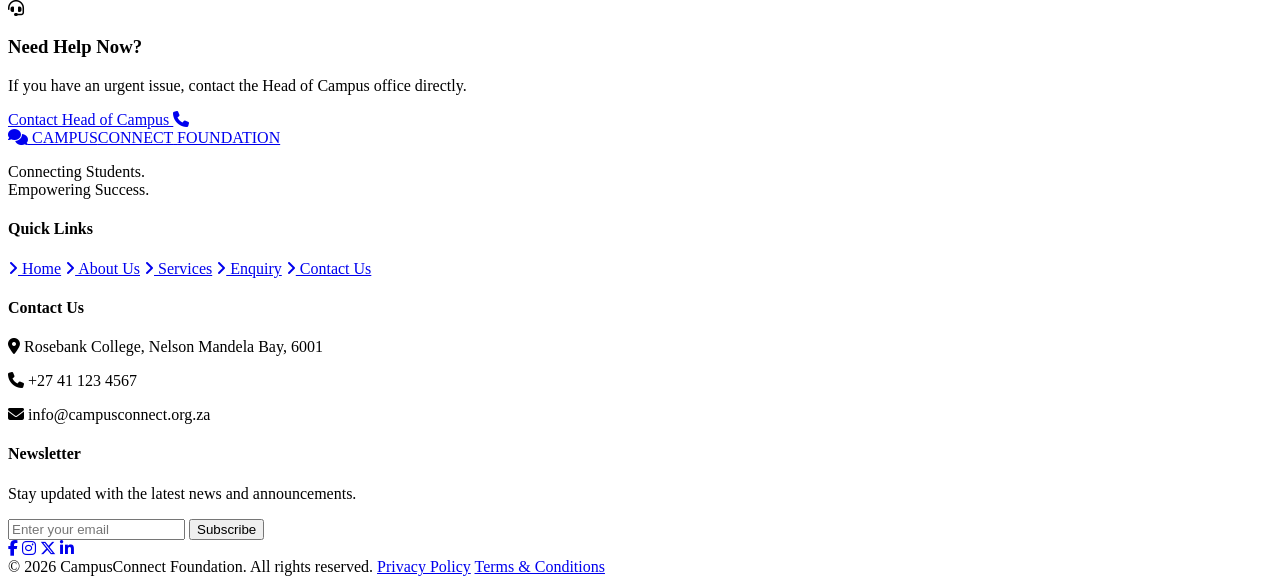
==== commit 515547a8: "added javascript on the index page" ====
--- a/index.html
+++ b/index.html
@@ -427,20 +427,8 @@
 
 </footer>
 
-<script>
-
-    const menuToggle = document.getElementById('menuToggle');
-    const siteNav = document.getElementById('siteNav');
-
-    menuToggle.addEventListener('click', () => {
-        const isOpen = siteNav.classList.toggle('open');
-        menuToggle.setAttribute('aria-expanded', isOpen);
-        menuToggle.innerHTML = isOpen
-            ? '<i class="fa-solid fa-xmark"></i>'
-            : '<i class="fa-solid fa-bars"></i>';
-    });
-
-</script>
+<script src = "#"></script>
+
 
 </body>
 </html>
--- a/css/style.css
+++ b/css/style.css
@@ -1,1215 +1,346 @@
-/* =========================================================
-   CampusConnect Foundation — style.css
-   ========================================================= */
-
-:root {
-
-    --purple-900: #35145C;
-    --purple-800: #4A1D75;
-    --purple-700: #5B21B6;
-    --purple-600: #6D28D9;
-    --purple-50:  #F3ECFB;
-
-    --teal-700: #0F766E;
-    --teal-600: #0D9488;
-    --teal-50:  #E6F7F5;
-
-    --amber-600: #D97706;
-    --amber-500: #F59E0B;
-    --amber-50:  #FEF6E7;
-
-    --green-600: #16A34A;
-    --green-50:  #E9F9EF;
-
-    --pink-600: #DB2777;
-    --pink-50:  #FDECF3;
-
-    --blue-600: #2563EB;
-    --blue-50:  #EAF1FE;
-
-    --ink:      #1F2333;
-    --gray-700: #4B5162;
-    --gray-500: #6B7280;
-    --gray-200: #E5E1EE;
-    --bg-hero:  #F8F6FC;
-    --white:    #FFFFFF;
-
-    --radius-sm: 10px;
-    --radius-md: 16px;
-    --radius-lg: 28px;
-    --shadow-card: 0 10px 30px rgba(53, 20, 92, 0.08);
-    --shadow-soft: 0 6px 18px rgba(53, 20, 92, 0.12);
-    --container: 1180px;
-}
-
-* { margin: 0; padding: 0; box-sizing: border-box; }
-
-html { scroll-behavior: smooth; }
-
-body {
-    font-family: 'Poppins', sans-serif;
-    color: var(--ink);
-    line-height: 1.6;
-    background: var(--white);
-    overflow-x: hidden;
-}
-
-img { max-width: 100%; display: block; }
-
-a { text-decoration: none; color: inherit; }
-
-ul { list-style: none; }
-
-.container {
-    max-width: var(--container);
-    margin: 0 auto;
-    padding: 0 24px;
-}
-
-h1, h2, h3, h4 { font-weight: 600; line-height: 1.25; }
-
-:focus-visible {
-    outline: 2px solid var(--teal-600);
-    outline-offset: 3px;
-}
-
-@media (prefers-reduced-motion: reduce) {
-    * { animation: none !important; transition: none !important; }
-}
-
-/* =========================================================
-   TOP BAR
-   ========================================================= */
-
-.top-bar {
-    background: var(--purple-900);
-    color: rgba(255, 255, 255, 0.9);
-    font-size: 0.82rem;
-}
-
-.top-bar .container {
-    display: flex;
-    align-items: center;
-    justify-content: space-between;
-    padding-top: 8px;
-    padding-bottom: 8px;
-    flex-wrap: wrap;
-    gap: 6px;
-}
-
-.top-left span {
-    margin-right: 22px;
-    white-space: nowrap;
-}
-
-.top-left i { color: var(--teal-600); margin-right: 6px; }
-
-.top-right { display: flex; align-items: center; gap: 14px; }
-
-.top-right span { opacity: 0.85; }
-
-.top-right a {
-    width: 26px;
-    height: 26px;
-    display: inline-flex;
-    align-items: center;
-    justify-content: center;
-    background: rgba(255, 255, 255, 0.12);
-    border-radius: 50%;
-    transition: background 0.2s ease;
-    font-size: 0.75rem;
-}
-
-.top-right a:hover { background: var(--teal-600); }
-
-/* =========================================================
-   HEADER
-   ========================================================= */
-
-header {
-    background: var(--white);
-    position: sticky;
-    top: 0;
-    z-index: 50;
-    box-shadow: 0 2px 14px rgba(53, 20, 92, 0.06);
-}
-
-header .container {
-    display: flex;
-    align-items: center;
-    justify-content: space-between;
-    padding-top: 12px;
-    padding-bottom: 12px;
-    gap: 20px;
-}
-
-.logo {
-    display: flex;
-    align-items: center;
-    gap: 12px;
-    flex-shrink: 0;
-}
-
-.logo-icon {
-    width: 44px;
-    height: 44px;
-    border-radius: 12px;
-    background: linear-gradient(135deg, var(--purple-600), var(--teal-600));
-    color: var(--white);
-    display: flex;
-    align-items: center;
-    justify-content: center;
-    font-size: 1.15rem;
-}
-
-.logo-text { display: flex; flex-direction: column; line-height: 1.1; }
-
-.logo-name {
-    font-weight: 700;
-    font-size: 1.05rem;
-    color: var(--purple-700);
-}
-
-.logo-name span { color: var(--teal-600); }
-
-.logo-sub {
-    font-weight: 600;
-    font-size: 0.65rem;
-    letter-spacing: 1.5px;
-    color: var(--gray-700);
-}
-
-.logo-tagline {
-    font-size: 0.68rem;
-    color: var(--gray-500);
-    margin-top: 2px;
-}
-
-nav {
-    display: flex;
-    align-items: center;
-    gap: 26px;
-    flex-wrap: wrap;
-}
-
-nav a {
-    font-size: 0.92rem;
-    font-weight: 500;
-    color: var(--gray-700);
-    padding-bottom: 4px;
-    border-bottom: 2px solid transparent;
-    transition: color 0.2s ease, border-color 0.2s ease;
-    white-space: nowrap;
-}
-
-nav a:hover,
-nav a.active {
-    color: var(--purple-700);
-    border-bottom-color: var(--teal-600);
-}
-
-.nav-btn {
-    background: var(--purple-700);
-    color: var(--white);
-    padding: 10px 22px;
-    border-radius: 999px;
-    font-weight: 500;
-    font-size: 0.9rem;
-    display: inline-flex;
-    align-items: center;
-    gap: 8px;
-    white-space: nowrap;
-    transition: background 0.2s ease, transform 0.2s ease;
-}
-
-.nav-btn:hover { background: var(--purple-800); transform: translateY(-1px); }
-
-.menu-toggle {
-    display: none;
-    background: none;
-    border: none;
-    font-size: 1.4rem;
-    color: var(--purple-700);
-    cursor: pointer;
-}
-
-/* =========================================================
-   HERO
-   ========================================================= */
-
-.hero {
-    background: var(--bg-hero);
-    padding: 70px 0 90px;
-    position: relative;
-    overflow: hidden;
-}
-
-.hero .container {
-    display: grid;
-    grid-template-columns: 1fr 1fr;
-    align-items: center;
-    gap: 50px;
-}
-
-.welcome {
-    display: inline-block;
-    background: var(--purple-50);
-    color: var(--purple-700);
-    font-size: 0.8rem;
-    font-weight: 500;
-    padding: 7px 16px;
-    border-radius: 999px;
-    margin-bottom: 20px;
-}
-
-.hero-text h1 {
-    font-size: 2.9rem;
-    color: var(--ink);
-    margin-bottom: 20px;
-}
-
-.hero-text h1 .teal { color: var(--teal-600); }
-.hero-text h1 .purple { color: var(--purple-700); }
-
-.hero-text p {
-    color: var(--gray-500);
-    max-width: 46ch;
-    margin-bottom: 30px;
-    font-size: 1rem;
-}
-
-.hero-buttons {
-    display: flex;
-    gap: 16px;
-    flex-wrap: wrap;
-    margin-bottom: 34px;
-}
-
-.primary-btn,
-.secondary-btn {
-    display: inline-flex;
-    align-items: center;
-    gap: 10px;
-    padding: 13px 26px;
-    border-radius: 999px;
-    font-weight: 500;
-    font-size: 0.95rem;
-    transition: transform 0.2s ease, box-shadow 0.2s ease, background 0.2s ease;
-}
-
-.primary-btn {
-    background: var(--purple-700);
-    color: var(--white);
-    box-shadow: var(--shadow-soft);
-}
-
-.primary-btn:hover { background: var(--purple-800); transform: translateY(-2px); }
-
-.secondary-btn {
-    background: var(--white);
-    color: var(--teal-700);
-    border: 1.5px solid var(--teal-600);
-}
-
-.secondary-btn:hover { background: var(--teal-50); transform: translateY(-2px); }
-
-.hero-social-proof {
-    display: flex;
-    align-items: center;
-    gap: 16px;
-}
-
-.avatar-group { display: flex; }
-
-.avatar {
-    width: 38px;
-    height: 38px;
-    border-radius: 50%;
-    border: 2.5px solid var(--white);
-    margin-left: -12px;
-    background: linear-gradient(135deg, hsl(calc(210 + var(--i) * 40), 70%, 60%), hsl(calc(260 + var(--i) * 40), 70%, 55%));
-}
-
-.avatar:first-child { margin-left: 0; }
-
-.hero-social-proof p {
-    font-size: 0.85rem;
-    color: var(--gray-500);
-    margin: 0;
-}
-
-.hero-social-proof strong { color: var(--ink); }
-
-.hero-image {
-    position: relative;
-    display: flex;
-    justify-content: center;
-}
-
-.hero-image-frame {
-    width: 100%;
-    aspect-ratio: 4 / 3.1;
-    border-radius: var(--radius-lg);
-    overflow: hidden;
-    box-shadow: var(--shadow-card);
-    position: relative;
-    z-index: 1;
-}
-
-.hero-image-frame img {
-    width: 100%;
-    height: 100%;
-    object-fit: cover;
-}
-
-.hero-blob {
-    position: absolute;
-    bottom: -40px;
-    right: -40px;
-    width: 220px;
-    height: 220px;
-    background: var(--teal-600);
-    border-radius: 50%;
-    opacity: 0.18;
-    z-index: 0;
-}
-
-.phone-mockup {
-    position: absolute;
-    right: -6%;
-    bottom: -12%;
-    width: 200px;
-    background: var(--ink);
-    border-radius: 26px;
-    padding: 10px 8px;
-    box-shadow: 0 20px 45px rgba(31, 35, 51, 0.35);
-    z-index: 2;
-}
-
-.phone-notch {
-    width: 60px;
-    height: 6px;
-    background: rgba(255, 255, 255, 0.25);
-    border-radius: 999px;
-    margin: 0 auto 8px;
-}
-
-.phone-screen {
-    background: var(--white);
-    border-radius: 18px;
-    padding: 14px 10px;
-}
-
-.phone-greeting {
-    background: linear-gradient(135deg, var(--purple-700), var(--purple-600));
-    color: var(--white);
-    border-radius: 12px;
-    padding: 12px;
-    margin-bottom: 10px;
-}
-
-.phone-greeting span { display: block; font-weight: 600; font-size: 0.82rem; }
-.phone-greeting small { font-size: 0.65rem; opacity: 0.85; }
-
-.phone-grid {
-    display: grid;
-    grid-template-columns: 1fr 1fr;
-    gap: 6px;
-    margin-bottom: 10px;
-}
-
-.phone-tile {
-    border-radius: 10px;
-    padding: 8px 6px;
-    text-align: center;
-    font-size: 0.55rem;
-    font-weight: 500;
-    color: var(--ink);
-}
-
-.phone-tile i { display: block; font-size: 0.95rem; margin-bottom: 4px; }
-
-.phone-tile.teal   { background: var(--teal-50);   color: var(--teal-700); }
-.phone-tile.purple { background: var(--purple-50); color: var(--purple-700); }
-.phone-tile.amber  { background: var(--amber-50);  color: var(--amber-600); }
-.phone-tile.green  { background: var(--green-50);  color: var(--green-600); }
-.phone-tile.pink   { background: var(--pink-50);   color: var(--pink-600); }
-.phone-tile.blue   { background: var(--blue-50);   color: var(--blue-600); }
-
-.phone-announcement {
-    display: flex;
-    align-items: center;
-    gap: 8px;
-    background: var(--bg-hero);
-    border-radius: 10px;
-    padding: 8px;
-}
-
-.phone-announcement-icon {
-    width: 26px;
-    height: 26px;
-    border-radius: 50%;
-    background: var(--pink-50);
-    color: var(--pink-600);
-    display: flex;
-    align-items: center;
-    justify-content: center;
-    font-size: 0.65rem;
-    flex-shrink: 0;
-}
-
-.phone-announcement p { font-size: 0.6rem; font-weight: 600; margin: 0; }
-.phone-announcement small { font-size: 0.52rem; color: var(--gray-500); display: block; }
-.phone-announcement em { font-size: 0.48rem; color: var(--gray-500); font-style: normal; }
-.phone-announcement > i { font-size: 0.6rem; color: var(--gray-500); margin-left: auto; }
-
-/* =========================================================
-   HOW WE HELP
-   ========================================================= */
-
-.how-we-help { padding: 90px 0; }
-
-.how-we-help h2 {
-    text-align: center;
-    font-size: 2.1rem;
-    position: relative;
-    margin-bottom: 56px;
-}
-
-.how-we-help h2::after {
-    content: "";
-    display: block;
-    width: 64px;
-    height: 4px;
-    background: var(--teal-600);
-    border-radius: 999px;
-    margin: 14px auto 0;
-}
-
-.help-grid {
-    display: grid;
-    grid-template-columns: repeat(3, 1fr);
-    gap: 26px;
-}
-
-.help-card {
-    background: var(--white);
-    border: 1px solid var(--gray-200);
-    border-radius: var(--radius-md);
-    padding: 30px 26px;
-    transition: transform 0.25s ease, box-shadow 0.25s ease, border-color 0.25s ease;
-}
-
-.help-card:hover {
-    transform: translateY(-6px);
-    box-shadow: var(--shadow-card);
-    border-color: transparent;
-}
-
-.help-icon {
-    width: 52px;
-    height: 52px;
-    border-radius: 14px;
-    display: flex;
-    align-items: center;
-    justify-content: center;
-    font-size: 1.25rem;
-    margin-bottom: 18px;
-}
-
-.help-card h3 { font-size: 1.08rem; margin-bottom: 8px; }
-
-.help-card p {
-    color: var(--gray-500);
-    font-size: 0.9rem;
-    margin-bottom: 18px;
-}
-
-.learn-more {
-    font-size: 0.88rem;
-    font-weight: 500;
-    display: inline-flex;
-    align-items: center;
-    gap: 6px;
-}
-
-.learn-more i { font-size: 0.72rem; transition: transform 0.2s ease; }
-.help-card:hover .learn-more i { transform: translateX(4px); }
-
-.help-card.teal   .help-icon { background: var(--teal-50);   color: var(--teal-700); }
-.help-card.teal   .learn-more { color: var(--teal-700); }
-
-.help-card.purple .help-icon { background: var(--purple-50); color: var(--purple-700); }
-.help-card.purple .learn-more { color: var(--purple-700); }
-
-.help-card.amber  .help-icon { background: var(--amber-50);  color: var(--amber-600); }
-.help-card.amber  .learn-more { color: var(--amber-600); }
-
-.help-card.green  .help-icon { background: var(--green-50);  color: var(--green-600); }
-.help-card.green  .learn-more { color: var(--green-600); }
-
-.help-card.pink   .help-icon { background: var(--pink-50);   color: var(--pink-600); }
-.help-card.pink   .learn-more { color: var(--pink-600); }
-
-.help-card.blue   .help-icon { background: var(--blue-50);   color: var(--blue-600); }
-.help-card.blue   .learn-more { color: var(--blue-600); }
-
-/* =========================================================
-   SPLIT SECTION — ABOUT / NEED HELP NOW
-   ========================================================= */
-
-.split-section {
-    display: grid;
-    grid-template-columns: 1.15fr 1fr;
-}
-
-.split-panel {
-    padding: 60px 60px;
-    display: flex;
-    align-items: center;
-}
-
-.split-content { max-width: 480px; }
-
-.split-icon {
-    width: 54px;
-    height: 54px;
-    border-radius: 14px;
-    background: rgba(255, 255, 255, 0.14);
-    display: flex;
-    align-items: center;
-    justify-content: center;
-    font-size: 1.3rem;
-    margin-bottom: 18px;
-}
-
-.split-panel h3 { font-size: 1.5rem; margin-bottom: 14px; }
-
-.split-panel p { font-size: 0.95rem; margin-bottom: 24px; }
-
-.about-panel {
-    background: linear-gradient(120deg, var(--purple-800), var(--purple-700));
-    color: var(--white);
-}
-
-.about-panel p { color: rgba(255, 255, 255, 0.85); }
-
-.help-panel {
-    background: var(--teal-50);
-    color: var(--ink);
-}
-
-.help-panel .split-icon { background: rgba(13, 148, 136, 0.14); color: var(--teal-700); }
-
-.help-panel p { color: var(--gray-700); }
-
-.ghost-btn,
-.dark-btn {
-    display: inline-flex;
-    align-items: center;
-    gap: 10px;
-    padding: 12px 24px;
-    border-radius: 999px;
-    font-weight: 500;
-    font-size: 0.9rem;
-    transition: transform 0.2s ease, background 0.2s ease;
-}
-
-.ghost-btn {
-    background: rgba(255, 255, 255, 0.14);
-    color: var(--white);
-    border: 1.5px solid rgba(255, 255, 255, 0.5);
-}
-
-.ghost-btn:hover { background: rgba(255, 255, 255, 0.24); transform: translateY(-2px); }
-
-.dark-btn {
-    background: var(--purple-700);
-    color: var(--white);
-}
-
-.dark-btn:hover { background: var(--purple-800); transform: translateY(-2px); }
-
-/* =========================================================
-   FOOTER
-   ========================================================= */
-
-footer { background: var(--purple-900); color: rgba(255, 255, 255, 0.78); }
-
-.footer-grid {
-    display: grid;
-    grid-template-columns: 1.3fr 1fr 1fr 1.3fr;
-    gap: 40px;
-    padding: 70px 24px 50px;
-}
-
-.footer-col h4 {
-    color: var(--white);
-    font-size: 1rem;
-    margin-bottom: 20px;
-}
-
-.footer-col a,
-.footer-col p {
-    display: flex;
-    align-items: flex-start;
-    gap: 8px;
-    font-size: 0.88rem;
-    margin-bottom: 12px;
-    color: rgba(255, 255, 255, 0.72);
-    transition: color 0.2s ease;
-}
-
-.footer-col a:hover { color: var(--teal-600); }
-
-.footer-col i { margin-top: 4px; color: var(--teal-600); flex-shrink: 0; }
-
-.footer-brand .logo-name { color: var(--white); }
-.footer-brand .logo-name span { color: var(--teal-600); }
-.footer-brand .logo-sub { color: rgba(255, 255, 255, 0.6); }
-.footer-brand p { color: rgba(255, 255, 255, 0.6); margin-top: 16px; }
-
-.newsletter-form {
-    display: flex;
-    margin-bottom: 18px;
-    border-radius: 999px;
-    overflow: hidden;
-    background: rgba(255, 255, 255, 0.1);
-}
-
-.newsletter-form input {
-    flex: 1;
-    border: none;
-    background: transparent;
-    padding: 12px 16px;
-    color: var(--white);
-    font-family: inherit;
-    font-size: 0.85rem;
-}
-
-.newsletter-form input::placeholder { color: rgba(255, 255, 255, 0.55); }
-
-.newsletter-form button {
-    border: none;
-    background: var(--purple-600);
-    color: var(--white);
-    padding: 0 20px;
-    font-family: inherit;
-    font-weight: 500;
-    font-size: 0.85rem;
-    cursor: pointer;
-    transition: background 0.2s ease;
-}
-
-.newsletter-form button:hover { background: var(--purple-700); }
-
-.footer-social { display: flex; gap: 12px; }
-
-.footer-social a {
-    width: 32px;
-    height: 32px;
-    border-radius: 50%;
-    background: rgba(255, 255, 255, 0.1);
-    display: flex;
-    align-items: center;
-    justify-content: center;
-    margin: 0;
-}
-
-.footer-bottom {
-    border-top: 1px solid rgba(255, 255, 255, 0.12);
-    padding: 20px 0;
-}
-
-.footer-bottom .container {
-    display: flex;
-    align-items: center;
-    justify-content: space-between;
-    flex-wrap: wrap;
-    gap: 10px;
-    font-size: 0.8rem;
-    color: rgba(255, 255, 255, 0.55);
-}
-
-.footer-legal { display: flex; gap: 20px; }
-
-.footer-legal a:hover { color: var(--teal-600); }
-
-/* =========================================================
-   INNER PAGE HERO
-   ========================================================= */
-
-.page-hero {
-    background: linear-gradient(120deg, var(--purple-800), var(--purple-700));
-    color: var(--white);
-    padding: 64px 0 56px;
-    text-align: center;
-}
-
-.page-hero h1 { font-size: 2.3rem; margin-bottom: 12px; }
-
-.breadcrumb {
-    display: inline-flex;
-    align-items: center;
-    gap: 8px;
-    font-size: 0.85rem;
-    color: rgba(255, 255, 255, 0.75);
-}
-
-.breadcrumb a { color: rgba(255, 255, 255, 0.9); }
-.breadcrumb a:hover { color: var(--teal-600); }
-
-.page-hero p.lead {
-    max-width: 60ch;
-    margin: 14px auto 0;
-    color: rgba(255, 255, 255, 0.82);
-    font-size: 0.98rem;
-}
-
-/* =========================================================
-   SECTION HEADINGS (shared)
-   ========================================================= */
-
-.section-heading {
-    text-align: center;
-    max-width: 620px;
-    margin: 0 auto 50px;
-}
-
-.section-heading .eyebrow {
-    display: inline-block;
-    background: var(--teal-50);
-    color: var(--teal-700);
-    font-size: 0.78rem;
-    font-weight: 500;
-    padding: 6px 16px;
-    border-radius: 999px;
-    margin-bottom: 14px;
-}
-
-.section-heading h2 { font-size: 2rem; margin-bottom: 12px; }
-.section-heading p { color: var(--gray-500); font-size: 0.96rem; }
-
-/* =========================================================
-   ABOUT PAGE — STORY / VALUES / STATS
-   ========================================================= */
-
-.story-section { padding: 90px 0; }
-
-.story-section .container {
-    display: grid;
-    grid-template-columns: 1fr 1fr;
-    gap: 54px;
-    align-items: center;
-}
-
-.story-image {
-    border-radius: var(--radius-lg);
-    overflow: hidden;
-    box-shadow: var(--shadow-card);
-    aspect-ratio: 4 / 3.4;
-}
-
-.story-image img { width: 100%; height: 100%; object-fit: cover; }
-
-.story-text .eyebrow {
-    display: inline-block;
-    background: var(--purple-50);
-    color: var(--purple-700);
-    font-size: 0.78rem;
-    font-weight: 500;
-    padding: 6px 16px;
-    border-radius: 999px;
-    margin-bottom: 16px;
-}
-
-.story-text h2 { font-size: 1.9rem; margin-bottom: 16px; }
-.story-text p { color: var(--gray-500); margin-bottom: 14px; font-size: 0.96rem; }
-
-.stats-bar {
-    background: var(--bg-hero);
-    padding: 50px 0;
-}
-
-.stats-bar .container {
-    display: grid;
-    grid-template-columns: repeat(4, 1fr);
-    gap: 24px;
-    text-align: center;
-}
-
-.stat h3 {
-    font-size: 2.1rem;
-    color: var(--purple-700);
-    margin-bottom: 6px;
-}
-
-.stat p { color: var(--gray-500); font-size: 0.88rem; }
-
-.values-section { padding: 90px 0; }
-
-.values-grid {
-    display: grid;
-    grid-template-columns: repeat(4, 1fr);
-    gap: 24px;
-}
-
-.value-card {
-    text-align: center;
-    padding: 34px 22px;
-    border-radius: var(--radius-md);
-    border: 1px solid var(--gray-200);
-    transition: transform 0.25s ease, box-shadow 0.25s ease;
-}
-
-.value-card:hover { transform: translateY(-6px); box-shadow: var(--shadow-card); }
-
-.value-icon {
-    width: 56px;
-    height: 56px;
-    border-radius: 50%;
-    background: var(--purple-50);
-    color: var(--purple-700);
-    display: flex;
-    align-items: center;
-    justify-content: center;
-    font-size: 1.3rem;
-    margin: 0 auto 18px;
-}
-
-.value-card h3 { font-size: 1.02rem; margin-bottom: 8px; }
-.value-card p { color: var(--gray-500); font-size: 0.86rem; }
-
-/* =========================================================
-   SERVICES PAGE
-   ========================================================= */
-
-.services-section { padding: 90px 0; }
-
-.service-row {
-    display: grid;
-    grid-template-columns: 1fr 1fr;
-    gap: 54px;
-    align-items: center;
-    padding: 50px 0;
-    border-bottom: 1px solid var(--gray-200);
-}
-
-.service-row:last-child { border-bottom: none; }
-
-.service-row:nth-child(even) .service-visual { order: 2; }
-
-.service-visual {
-    border-radius: var(--radius-lg);
-    padding: 44px;
-    display: flex;
-    align-items: center;
-    justify-content: center;
-    aspect-ratio: 4 / 3;
-}
-
-.service-visual i { font-size: 5rem; }
-
-.service-text .step-num {
-    font-size: 0.85rem;
-    font-weight: 600;
-    color: var(--teal-700);
-    margin-bottom: 10px;
-    display: block;
-}
-
-.service-text h3 { font-size: 1.5rem; margin-bottom: 14px; }
-.service-text p { color: var(--gray-500); margin-bottom: 18px; font-size: 0.96rem; }
-
-.service-text ul { margin-bottom: 22px; }
-
-.service-text li {
-    display: flex;
-    align-items: flex-start;
-    gap: 10px;
-    font-size: 0.92rem;
-    color: var(--gray-700);
-    margin-bottom: 10px;
-}
-
-.service-text li i { color: var(--teal-600); margin-top: 4px; }
-
-/* =========================================================
-   FORMS (contact / enquiry)
-   ========================================================= */
-
-.form-section { padding: 90px 0; }
-
-.form-layout {
-    display: grid;
-    grid-template-columns: 1fr 1.3fr;
-    gap: 40px;
-    align-items: flex-start;
-}
-
-.info-card {
-    background: var(--bg-hero);
-    border-radius: var(--radius-md);
-    padding: 34px 28px;
-    margin-bottom: 20px;
-}
-
-.info-card h3 { font-size: 1.1rem; margin-bottom: 18px; }
-
-.info-item {
-    display: flex;
-    align-items: flex-start;
-    gap: 14px;
-    margin-bottom: 18px;
-}
-
-.info-item:last-child { margin-bottom: 0; }
-
-.info-item .icon {
-    width: 40px;
-    height: 40px;
-    border-radius: 10px;
-    background: var(--purple-50);
-    color: var(--purple-700);
-    display: flex;
-    align-items: center;
-    justify-content: center;
-    flex-shrink: 0;
-    font-size: 0.95rem;
-}
-
-.info-item strong { display: block; font-size: 0.9rem; margin-bottom: 2px; }
-.info-item span, .info-item a { color: var(--gray-500); font-size: 0.88rem; }
-
-.hours-list { list-style: none; }
-
-.hours-list li {
-    display: flex;
-    justify-content: space-between;
-    font-size: 0.88rem;
-    color: var(--gray-500);
-    padding: 8px 0;
-    border-bottom: 1px dashed var(--gray-200);
-}
-
-.hours-list li:last-child { border-bottom: none; }
-.hours-list li span:last-child { color: var(--ink); font-weight: 500; }
-
-.form-card {
-    background: var(--white);
-    border: 1px solid var(--gray-200);
-    border-radius: var(--radius-md);
-    padding: 38px;
-    box-shadow: var(--shadow-card);
-}
-
-.form-card h3 { font-size: 1.2rem; margin-bottom: 6px; }
-.form-card > p { color: var(--gray-500); font-size: 0.9rem; margin-bottom: 26px; }
-
-.form-grid {
-    display: grid;
-    grid-template-columns: 1fr 1fr;
-    gap: 20px;
-}
-
-.form-group { display: flex; flex-direction: column; gap: 7px; }
-
-.form-group.full { grid-column: 1 / -1; }
-
-.form-group label {
-    font-size: 0.85rem;
-    font-weight: 500;
-    color: var(--ink);
-}
-
-.form-group label .req { color: var(--pink-600); }
-
-.form-group input,
-.form-group select,
-.form-group textarea {
-    border: 1.5px solid var(--gray-200);
-    border-radius: var(--radius-sm);
-    padding: 12px 14px;
-    font-family: inherit;
-    font-size: 0.9rem;
-    color: var(--ink);
-    background: var(--white);
-    transition: border-color 0.2s ease;
-}
-
-.form-group input:focus,
-.form-group select:focus,
-.form-group textarea:focus {
-    border-color: var(--teal-600);
-    outline: none;
-}
-
-.form-group textarea { resize: vertical; min-height: 130px; }
-
-.file-drop {
-    border: 1.5px dashed var(--gray-200);
-    border-radius: var(--radius-sm);
-    padding: 26px;
-    text-align: center;
-    color: var(--gray-500);
-    font-size: 0.85rem;
-    cursor: pointer;
-    transition: border-color 0.2s ease, background 0.2s ease;
-}
-
-.file-drop:hover { border-color: var(--teal-600); background: var(--teal-50); }
-.file-drop i { font-size: 1.4rem; color: var(--teal-600); display: block; margin-bottom: 8px; }
-
-.form-submit {
-    border: none;
-    background: var(--purple-700);
-    color: var(--white);
-    padding: 14px 30px;
-    border-radius: 999px;
-    font-family: inherit;
-    font-weight: 500;
-    font-size: 0.95rem;
-    cursor: pointer;
-    display: inline-flex;
-    align-items: center;
-    gap: 10px;
-    transition: background 0.2s ease, transform 0.2s ease;
-}
-
-.form-submit:hover { background: var(--purple-800); transform: translateY(-2px); }
-
-.form-note {
-    font-size: 0.78rem;
-    color: var(--gray-500);
-    margin-top: 14px;
-}
-
-.map-frame {
-    border-radius: var(--radius-md);
-    overflow: hidden;
-    border: 1px solid var(--gray-200);
-    height: 320px;
-}
-
-.map-frame iframe { width: 100%; height: 100%; border: none; }
-
-.steps-strip {
-    display: grid;
-    grid-template-columns: repeat(3, 1fr);
-    gap: 24px;
-    margin-top: 20px;
-}
-
-.step-item {
-    text-align: center;
-    padding: 24px 16px;
-    background: var(--bg-hero);
-    border-radius: var(--radius-md);
-}
-
-.step-item .num {
-    width: 34px;
-    height: 34px;
-    border-radius: 50%;
-    background: var(--teal-600);
-    color: var(--white);
-    display: flex;
-    align-items: center;
-    justify-content: center;
-    font-weight: 600;
-    font-size: 0.9rem;
-    margin: 0 auto 12px;
-}
-
-.step-item h4 { font-size: 0.92rem; margin-bottom: 6px; }
-.step-item p { font-size: 0.8rem; color: var(--gray-500); }
-
-/* =========================================================
-   RESPONSIVE
-   ========================================================= */
-
-@media (max-width: 991px) {
-
-    .hero .container { grid-template-columns: 1fr; }
-
-    .hero-image { order: -1; margin-bottom: 10px; }
-
-    .phone-mockup { right: 4%; bottom: -8%; width: 170px; }
-
-    .split-section { grid-template-columns: 1fr; }
-
-    .footer-grid { grid-template-columns: 1fr 1fr; }
-
-    .story-section .container { grid-template-columns: 1fr; }
-
-    .story-image { order: -1; }
-
-    .values-grid { grid-template-columns: 1fr 1fr; }
-
-    .stats-bar .container { grid-template-columns: 1fr 1fr; gap: 30px; }
-
-    .service-row { grid-template-columns: 1fr; }
-
-    .service-row:nth-child(even) .service-visual { order: -1; }
-
-    .form-layout { grid-template-columns: 1fr; }
-
-    .steps-strip { grid-template-columns: 1fr; }
-
-}
-
-@media (max-width: 860px) {
-
-    .menu-toggle { display: block; }
-
-    nav {
-        display: none;
-        position: absolute;
-        top: 100%;
-        left: 0;
-        right: 0;
-        background: var(--white);
-        flex-direction: column;
-        align-items: flex-start;
-        gap: 4px;
-        padding: 16px 24px 22px;
-        box-shadow: 0 12px 20px rgba(53, 20, 92, 0.08);
-    }
-
-    nav.open { display: flex; }
-
-    nav a { width: 100%; padding: 10px 0; border-bottom: 1px solid var(--gray-200); }
-
-    header { position: sticky; }
-
-    header .container { position: relative; flex-wrap: wrap; }
-
-    .top-left span:not(:first-child) { display: none; }
-
-}
-
-@media (max-width: 720px) {
-
-    .help-grid { grid-template-columns: 1fr 1fr; }
-
-    .hero-text h1 { font-size: 2.2rem; }
-
-    .footer-grid { grid-template-columns: 1fr; padding-top: 50px; }
-
-    .page-hero h1 { font-size: 1.8rem; }
-
-    .form-grid { grid-template-columns: 1fr; }
-
-}
-
-@media (max-width: 480px) {
-
-    .help-grid { grid-template-columns: 1fr; }
-
-    .hero-buttons { flex-direction: column; align-items: flex-start; }
-
-    .phone-mockup { display: none; }
-
-    .top-right span { display: none; }
-
-}+<!DOCTYPE html>
+<html lang="en">
+
+<head>
+
+    <meta charset="UTF-8">
+
+    <meta name="viewport" content="width=device-width, initial-scale=1.0">
+
+    <title>About Us | CampusConnect Foundation</title>
+
+    <link href="https://fonts.googleapis.com/css2?family=Poppins:wght@300;400;500;600;700;800&display=swap" rel="stylesheet">
+
+    <link rel="stylesheet" href="https://cdnjs.cloudflare.com/ajax/libs/font-awesome/6.6.0/css/all.min.css">
+
+    <link rel="stylesheet" href="../css/style.css">
+
+</head>
+
+<body>
+
+<!--================ TOP BAR ================-->
+
+<section class="top-bar">
+
+    <div class="container">
+
+        <div class="top-left">
+
+            <span><i class="fa-solid fa-envelope"></i> info@campusconnectnmb.co.za</span>
+
+            <span><i class="fa-solid fa-phone"></i> +27 41 123 4567</span>
+
+            <span><i class="fa-solid fa-location-dot"></i> Rosebank College, Nelson Mandela Bay</span>
+
+        </div>
+
+        <div class="top-right">
+
+            <span>Follow Us</span>
+
+            <a href="https://www.facebook.com/" target="_blank" rel="noopener noreferrer" aria-label="Facebook"><i class="fab fa-facebook-f"></i></a>
+
+            <a href="https://www.instagram.com/" target="_blank" rel="noopener noreferrer" aria-label="Instagram"><i class="fab fa-instagram"></i></a>
+
+            <a href="https://twitter.com/" target="_blank" rel="noopener noreferrer" aria-label="X (Twitter)"><i class="fab fa-x-twitter"></i></a>
+
+            <a href="https://www.linkedin.com/company/campusconnect-foundation/" target="_blank" rel="noopener noreferrer" aria-label="LinkedIn"><i class="fab fa-linkedin-in"></i></a>
+
+        </div>
+
+    </div>
+</section>
+
+<!--================ HEADER ================-->
+
+<header>
+
+    <div class="container">
+
+        <a href="../index.html" class="logo">
+
+            <span class="logo-icon"><i class="fa-solid fa-comments"></i></span>
+
+            <span class="logo-text">
+                <span class="logo-name">CAMPUS<span>CONNECT</span></span>
+                <span class="logo-sub">FOUNDATION</span>
+                <span class="logo-tagline">Connecting Students. Empowering Success.</span>
+            </span>
+
+        </a>
+
+        <button class="menu-toggle" id="menuToggle" aria-label="Toggle navigation" aria-expanded="false">
+            <i class="fa-solid fa-bars"></i>
+        </button>
+
+        <nav id="siteNav">
+
+            <a href="../index.html">Home</a>
+
+            <a href="./about.html" class="active">About Us</a>
+
+            <a href="./services.html">Services</a>
+
+            <a href="./enquiry.html">Enquiry</a>
+
+            <a href="./contact.html">Contact Us</a>
+
+        </nav>
+
+        <a href="./enquiry.html" class="nav-btn">
+
+            Get Started
+
+        </a>
+
+    </div>
+
+</header>
+
+<!--================ PAGE HERO ================-->
+
+<section class="page-hero">
+
+    <div class="container">
+
+        <div class="breadcrumb">
+            <a href="../index.html">Home</a> <i class="fa-solid fa-chevron-right" style="font-size:0.6rem;"></i> <span>About</span>
+        </div>
+
+        <h1>About Us</h1>
+
+    </div>
+
+</section>
+
+<!--================ OUR STORY ================-->
+
+<section class="story-section">
+
+    <div class="container">
+
+        <div class="story-text">
+
+            <span class="eyebrow">Our Story</span>
+
+            <h2>How CampusConnect began</h2>
+
+            <p>
+                CampusConnect Foundation was founded in 2026 by Sinoxolo
+                Tyeke, a student at Rosebank College's Nelson Mandela Bay
+                campus, after seeing how difficult it was for students to
+                get their concerns heard.
+            </p>
+
+            <p>
+                With only a handful of RCL representatives covering an
+                entire faculty, requests and complaints were often delayed
+                or missed, and many students felt uneasy approaching
+                lecturers or campus management directly. Most communication
+                happened through scattered WhatsApp groups and emails.
+            </p>
+
+            <p>
+                Seeing this gap, Sino started CampusConnect as a student-led
+                initiative to build one central online platform where
+                students could submit concerns, suggestions and requests
+                directly to the RCL, lecturers and campus management.
+            </p>
+
+        </div>
+
+        <div class="story-image">
+            <img src="https://images.unsplash.com/photo-1522202176988-66273c2fd55f?auto=format&fit=crop&w=800&q=80" alt="Students working together on campus">
+        </div>
+
+    </div>
+
+</section>
+
+<!--================ MISSION / VISION ================-->
+
+<section class="values-section" style="padding-top: 0;">
+
+    <div class="container">
+
+        <div class="values-grid two-col">
+
+            <div class="value-card">
+                <div class="value-icon"><i class="fa-solid fa-bullhorn"></i></div>
+                <h3>Our Mission</h3>
+                <p>To give students an easy, safe online space to share problems, get information, get help and connect with their campus quickly.</p>
+            </div>
+
+            <div class="value-card">
+                <div class="value-icon"><i class="fa-regular fa-lightbulb"></i></div>
+                <h3>Our Vision</h3>
+                <p>To become South Africa's leading student support organisation by empowering students through accessible, transparent and innovative communication.</p>
+            </div>
+
+        </div>
+
+        <!--================ WHO WE SERVE ================-->
+
+        <h2 class="team-heading">Who We Serve</h2>
+
+        <div class="values-grid">
+
+            <div class="value-card">
+                <div class="value-icon"><i class="fa-solid fa-user-graduate"></i></div>
+                <h3>Students</h3>
+                <p>The heart of CampusConnect — submitting concerns and getting support.</p>
+            </div>
+
+            <div class="value-card">
+                <div class="value-icon"><i class="fa-solid fa-people-group"></i></div>
+                <h3>RCL's</h3>
+                <p>A structured, organised system to manage student questions.</p>
+            </div>
+
+            <div class="value-card">
+                <div class="value-icon"><i class="fa-solid fa-chalkboard-user"></i></div>
+                <h3>Lecturers</h3>
+                <p>A clear channel for academic issues raised by students.</p>
+            </div>
+
+            <div class="value-card">
+                <div class="value-icon"><i class="fa-solid fa-building-columns"></i></div>
+                <h3>Campus Management</h3>
+                <p>Visibility into campus-wide issues and student feedback.</p>
+            </div>
+
+        </div>
+
+        <!--================ MEET OUR TEAM ================-->
+
+        <h2 class="team-heading">Meet Our Team</h2>
+
+        <div class="team-grid">
+
+            <div class="team-card">
+                <!-- <div class="team-avatar"><i class="fa-solid fa-user"></i></div> -->
+                <img src ="#" alt="Sinoxolo Tyeke">
+                
+                <h4>Sinoxolo Tyeke</h4>
+                <span>Founder</span>
+            </div>
+
+            <div class="team-card">
+                <!-- <div class="team-avatar"><i class="fa-solid fa-user"></i></div> -->
+                 <img src="#" alt="Likhanyise Nyengule">
+                <h4>RCL Representative</h4>
+                <span>Student Leader</span>
+            </div>
+
+            <div class="team-card">
+                <!--<div class="team-avatar"><i class="fa-solid fa-user"></i></div>-->
+                <img src="#" alt="Sive Blackie">
+                <h4>Campus Coordinator</h4>
+                <span>Coordinator</span>
+            </div>
+
+        </div>
+
+    </div>
+
+</section>
+
+<!--================ FOOTER ================-->
+
+<footer>
+
+    <div class="container footer-grid">
+
+        <div class="footer-col footer-brand">
+
+            <a href="../index.html" class="logo">
+                <span class="logo-icon"><i class="fa-solid fa-comments"></i></span>
+                <span class="logo-text">
+                    <span class="logo-name">CAMPUS<span>CONNECT</span></span>
+                    <span class="logo-sub">FOUNDATION</span>
+                </span>
+            </a>
+
+            <p>Connecting Students.<br>Empowering Success.</p>
+
+        </div>
+
+        <div class="footer-col">
+
+            <h4>Quick Links</h4>
+
+            <a href="../index.html"><i class="fa-solid fa-angle-right"></i> Home</a>
+            <a href="./about.html"><i class="fa-solid fa-angle-right"></i> About Us</a>
+            <a href="./services.html"><i class="fa-solid fa-angle-right"></i> Services</a>
+            <a href="./enquiry.html"><i class="fa-solid fa-angle-right"></i> Enquiry</a>
+            <a href="./contact.html"><i class="fa-solid fa-angle-right"></i> Contact Us</a>
+
+        </div>
+
+        <div class="footer-col">
+
+            <h4>Contact Us</h4>
+
+            <p><i class="fa-solid fa-location-dot"></i> Rosebank College, Nelson Mandela Bay, 6001</p>
+            <p><i class="fa-solid fa-phone"></i> +27 41 123 4567</p>
+            <p><i class="fa-solid fa-envelope"></i> info@campusconnectnmb.co.za</p>
+
+        </div>
+
+        <div class="footer-col footer-newsletter">
+
+            <h4>Newsletter</h4>
+
+            <p>Stay updated with the latest news and announcements.</p>
+
+            <form class="newsletter-form" onsubmit="return false;">
+                <input type="email" placeholder="Enter your email" aria-label="Email address" required>
+                <button type="submit">Subscribe</button>
+            </form>
+
+            <div class="footer-social">
+                <a href="#" aria-label="Facebook"><i class="fab fa-facebook-f"></i></a>
+                <a href="#" aria-label="Instagram"><i class="fab fa-instagram"></i></a>
+                <a href="#" aria-label="X (Twitter)"><i class="fab fa-x-twitter"></i></a>
+                <a href="#" aria-label="LinkedIn"><i class="fab fa-linkedin-in"></i></a>
+            </div>
+
+        </div>
+
+    </div>
+
+    <div class="footer-bottom">
+
+        <div class="container">
+
+            <span>&copy; 2026 CampusConnect Foundation. All rights reserved.</span>
+
+            <span class="footer-legal">
+                <a href="./privacy.html">Privacy Policy</a>
+                <a href="./terms.html">Terms &amp; Conditions</a>
+            </span>
+
+        </div>
+
+    </div>
+
+</footer>
+
+<script>
+
+    const menuToggle = document.getElementById('menuToggle');
+    const siteNav = document.getElementById('siteNav');
+
+    menuToggle.addEventListener('click', () => {
+        const isOpen = siteNav.classList.toggle('open');
+        menuToggle.setAttribute('aria-expanded', isOpen);
+        menuToggle.innerHTML = isOpen
+            ? '<i class="fa-solid fa-xmark"></i>'
+            : '<i class="fa-solid fa-bars"></i>';
+    });
+
+</script>
+
+</body>
+</html>
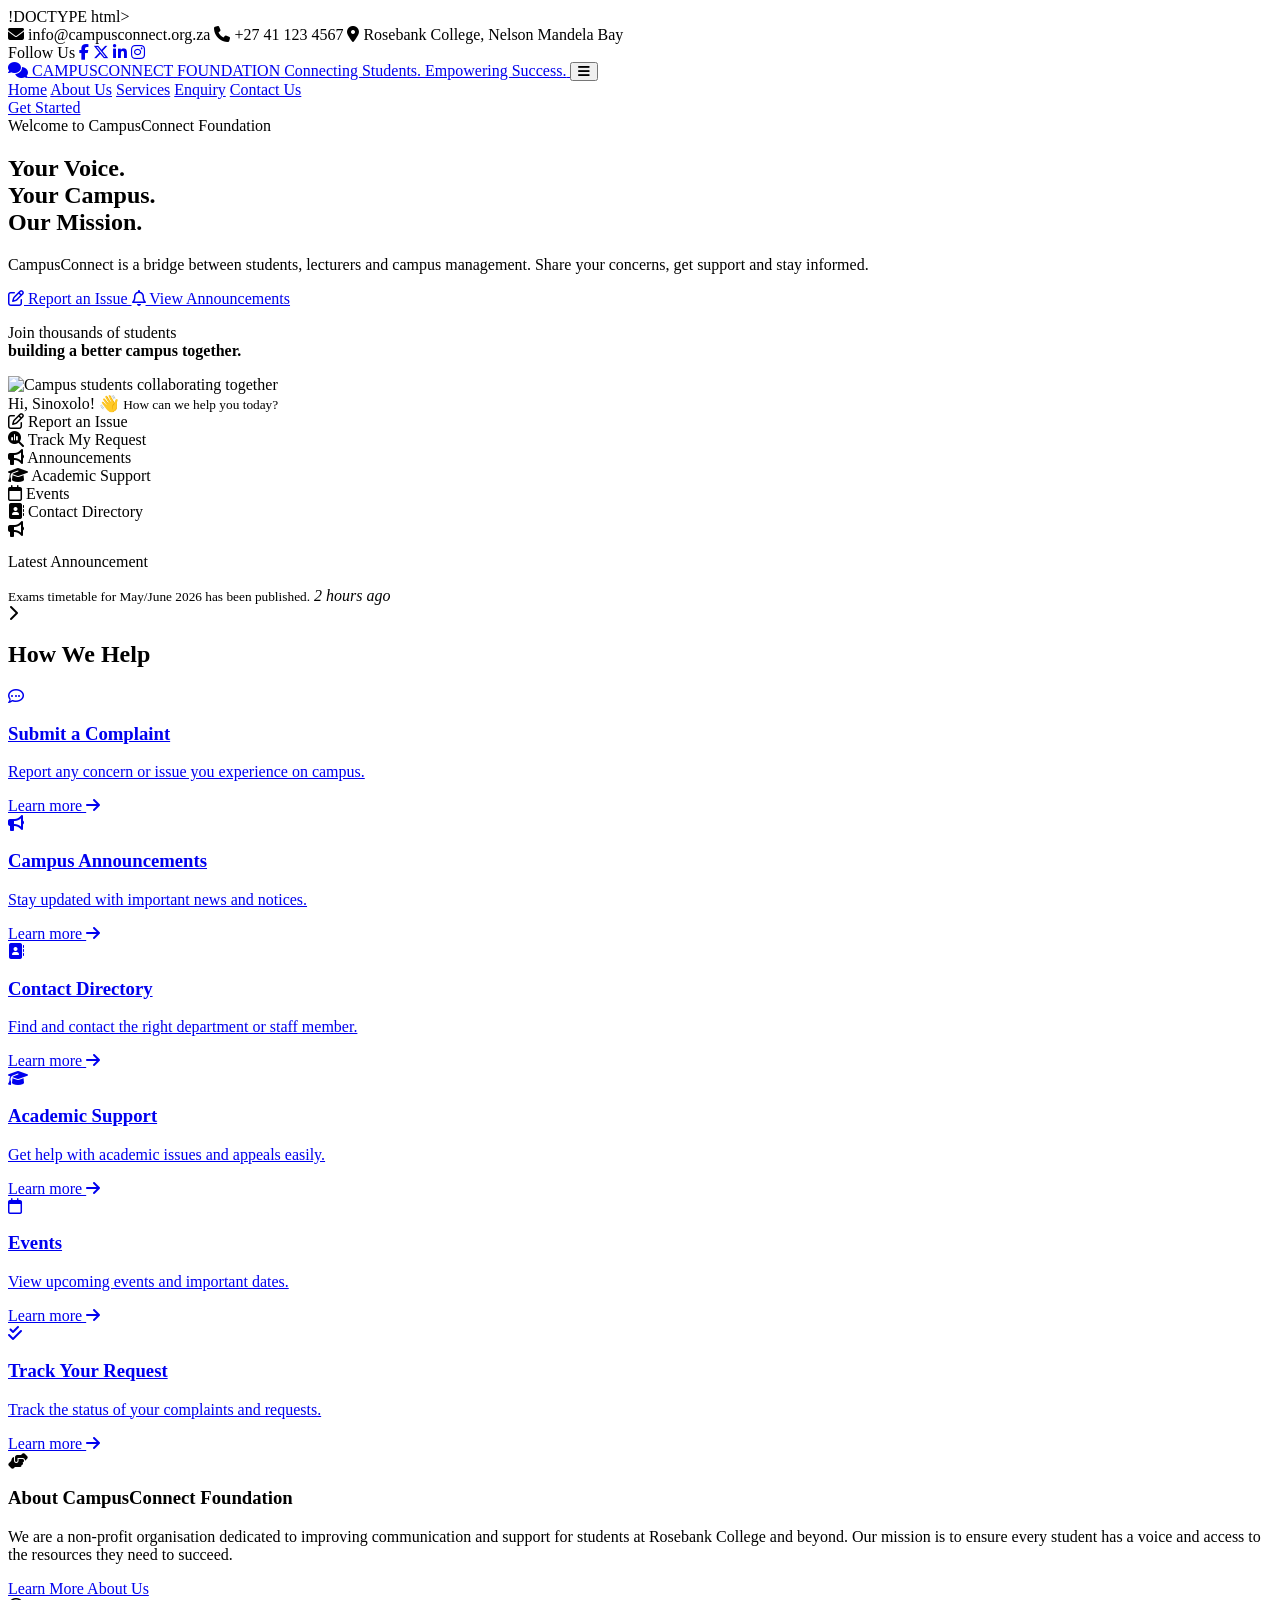
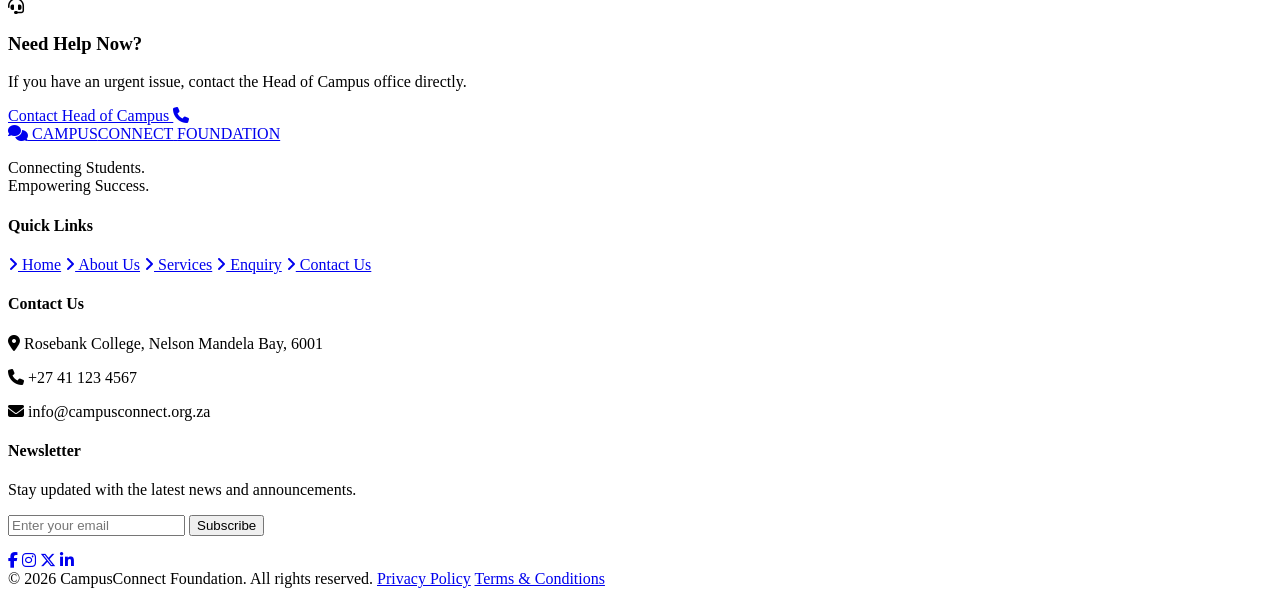
==== commit 46f0e69c: "fixed index page" ====
--- a/index.html
+++ b/index.html
@@ -1,4 +1,4 @@
-<!DOCTYPE html>
+!DOCTYPE html>
 <html lang="en">
 
 <head>
@@ -427,8 +427,20 @@
 
 </footer>
 
-<script src = "#"></script>
-
+<script>
+
+    const menuToggle = document.getElementById('menuToggle');
+    const siteNav = document.getElementById('siteNav');
+
+    menuToggle.addEventListener('click', () => {
+        const isOpen = siteNav.classList.toggle('open');
+        menuToggle.setAttribute('aria-expanded', isOpen);
+        menuToggle.innerHTML = isOpen
+            ? '<i class="fa-solid fa-xmark"></i>'
+            : '<i class="fa-solid fa-bars"></i>';
+    });
+
+</script>
 
 </body>
 </html>
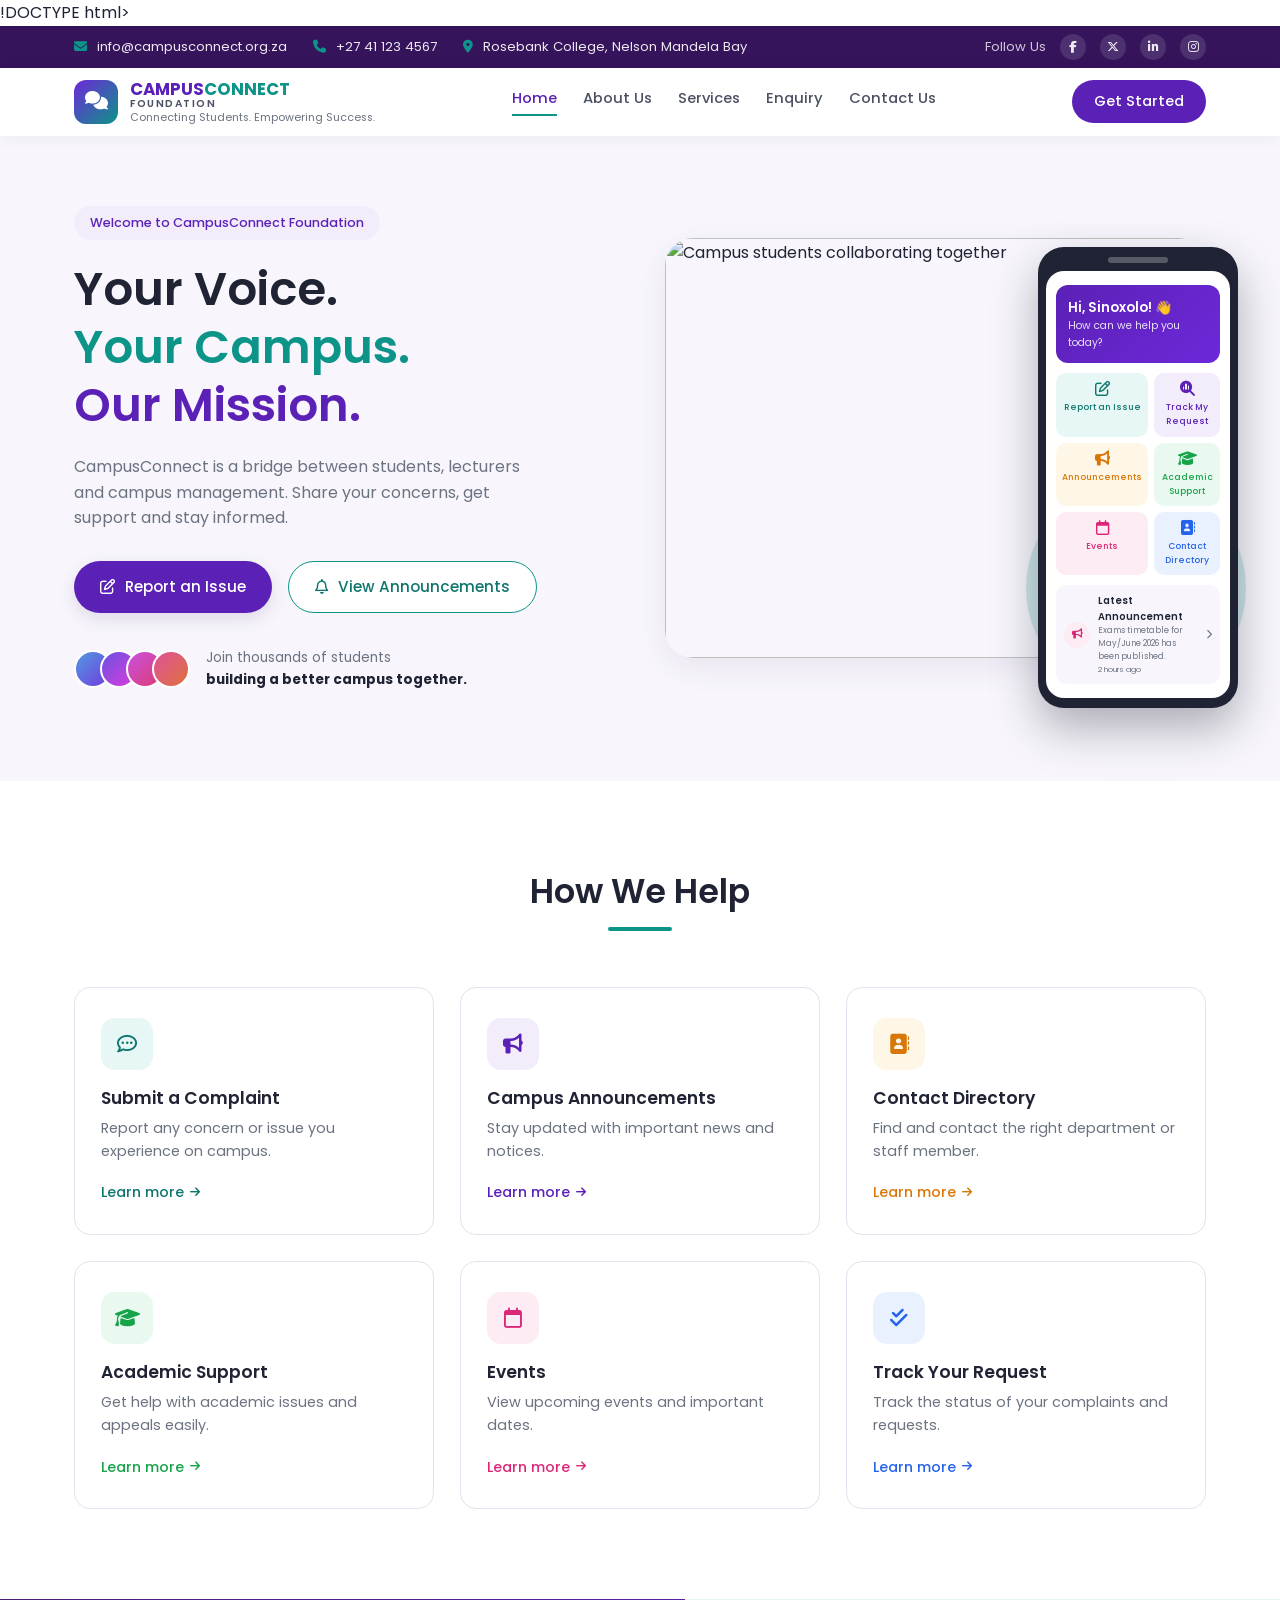
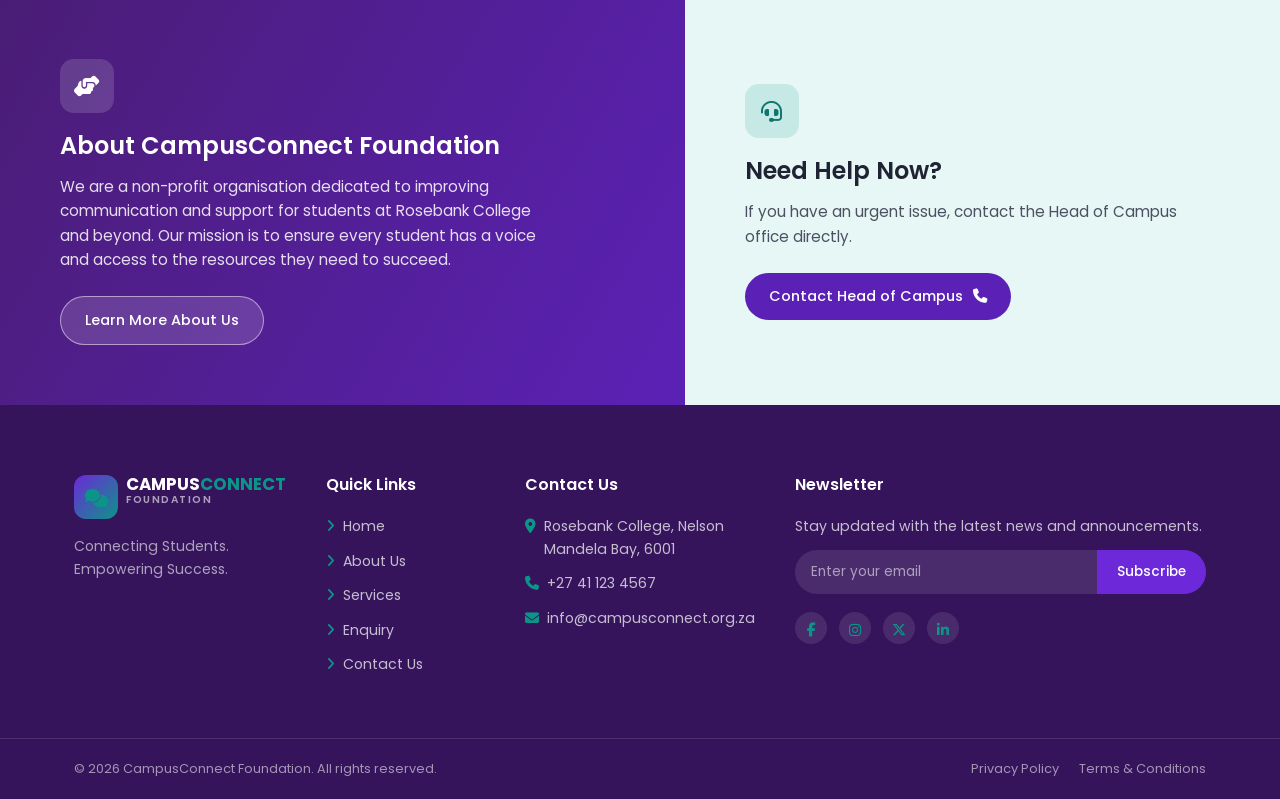
==== commit a1d19994: "Update index.html" ====
--- a/index.html
+++ b/index.html
@@ -1,4 +1,4 @@
-!DOCTYPE html>
+ !DOCTYPE html>
 <html lang="en">
 
 <head>
--- a/css/style.css
+++ b/css/style.css
@@ -1,346 +1,1259 @@
-<!DOCTYPE html>
-<html lang="en">
-
-<head>
-
-    <meta charset="UTF-8">
-
-    <meta name="viewport" content="width=device-width, initial-scale=1.0">
-
-    <title>About Us | CampusConnect Foundation</title>
-
-    <link href="https://fonts.googleapis.com/css2?family=Poppins:wght@300;400;500;600;700;800&display=swap" rel="stylesheet">
-
-    <link rel="stylesheet" href="https://cdnjs.cloudflare.com/ajax/libs/font-awesome/6.6.0/css/all.min.css">
-
-    <link rel="stylesheet" href="../css/style.css">
-
-</head>
-
-<body>
-
-<!--================ TOP BAR ================-->
-
-<section class="top-bar">
-
-    <div class="container">
-
-        <div class="top-left">
-
-            <span><i class="fa-solid fa-envelope"></i> info@campusconnectnmb.co.za</span>
-
-            <span><i class="fa-solid fa-phone"></i> +27 41 123 4567</span>
-
-            <span><i class="fa-solid fa-location-dot"></i> Rosebank College, Nelson Mandela Bay</span>
-
-        </div>
-
-        <div class="top-right">
-
-            <span>Follow Us</span>
-
-            <a href="https://www.facebook.com/" target="_blank" rel="noopener noreferrer" aria-label="Facebook"><i class="fab fa-facebook-f"></i></a>
-
-            <a href="https://www.instagram.com/" target="_blank" rel="noopener noreferrer" aria-label="Instagram"><i class="fab fa-instagram"></i></a>
-
-            <a href="https://twitter.com/" target="_blank" rel="noopener noreferrer" aria-label="X (Twitter)"><i class="fab fa-x-twitter"></i></a>
-
-            <a href="https://www.linkedin.com/company/campusconnect-foundation/" target="_blank" rel="noopener noreferrer" aria-label="LinkedIn"><i class="fab fa-linkedin-in"></i></a>
-
-        </div>
-
-    </div>
-</section>
-
-<!--================ HEADER ================-->
-
-<header>
-
-    <div class="container">
-
-        <a href="../index.html" class="logo">
-
-            <span class="logo-icon"><i class="fa-solid fa-comments"></i></span>
-
-            <span class="logo-text">
-                <span class="logo-name">CAMPUS<span>CONNECT</span></span>
-                <span class="logo-sub">FOUNDATION</span>
-                <span class="logo-tagline">Connecting Students. Empowering Success.</span>
-            </span>
-
-        </a>
-
-        <button class="menu-toggle" id="menuToggle" aria-label="Toggle navigation" aria-expanded="false">
-            <i class="fa-solid fa-bars"></i>
-        </button>
-
-        <nav id="siteNav">
-
-            <a href="../index.html">Home</a>
-
-            <a href="./about.html" class="active">About Us</a>
-
-            <a href="./services.html">Services</a>
-
-            <a href="./enquiry.html">Enquiry</a>
-
-            <a href="./contact.html">Contact Us</a>
-
-        </nav>
-
-        <a href="./enquiry.html" class="nav-btn">
-
-            Get Started
-
-        </a>
-
-    </div>
-
-</header>
-
-<!--================ PAGE HERO ================-->
-
-<section class="page-hero">
-
-    <div class="container">
-
-        <div class="breadcrumb">
-            <a href="../index.html">Home</a> <i class="fa-solid fa-chevron-right" style="font-size:0.6rem;"></i> <span>About</span>
-        </div>
-
-        <h1>About Us</h1>
-
-    </div>
-
-</section>
-
-<!--================ OUR STORY ================-->
-
-<section class="story-section">
-
-    <div class="container">
-
-        <div class="story-text">
-
-            <span class="eyebrow">Our Story</span>
-
-            <h2>How CampusConnect began</h2>
-
-            <p>
-                CampusConnect Foundation was founded in 2026 by Sinoxolo
-                Tyeke, a student at Rosebank College's Nelson Mandela Bay
-                campus, after seeing how difficult it was for students to
-                get their concerns heard.
-            </p>
-
-            <p>
-                With only a handful of RCL representatives covering an
-                entire faculty, requests and complaints were often delayed
-                or missed, and many students felt uneasy approaching
-                lecturers or campus management directly. Most communication
-                happened through scattered WhatsApp groups and emails.
-            </p>
-
-            <p>
-                Seeing this gap, Sino started CampusConnect as a student-led
-                initiative to build one central online platform where
-                students could submit concerns, suggestions and requests
-                directly to the RCL, lecturers and campus management.
-            </p>
-
-        </div>
-
-        <div class="story-image">
-            <img src="https://images.unsplash.com/photo-1522202176988-66273c2fd55f?auto=format&fit=crop&w=800&q=80" alt="Students working together on campus">
-        </div>
-
-    </div>
-
-</section>
-
-<!--================ MISSION / VISION ================-->
-
-<section class="values-section" style="padding-top: 0;">
-
-    <div class="container">
-
-        <div class="values-grid two-col">
-
-            <div class="value-card">
-                <div class="value-icon"><i class="fa-solid fa-bullhorn"></i></div>
-                <h3>Our Mission</h3>
-                <p>To give students an easy, safe online space to share problems, get information, get help and connect with their campus quickly.</p>
-            </div>
-
-            <div class="value-card">
-                <div class="value-icon"><i class="fa-regular fa-lightbulb"></i></div>
-                <h3>Our Vision</h3>
-                <p>To become South Africa's leading student support organisation by empowering students through accessible, transparent and innovative communication.</p>
-            </div>
-
-        </div>
-
-        <!--================ WHO WE SERVE ================-->
-
-        <h2 class="team-heading">Who We Serve</h2>
-
-        <div class="values-grid">
-
-            <div class="value-card">
-                <div class="value-icon"><i class="fa-solid fa-user-graduate"></i></div>
-                <h3>Students</h3>
-                <p>The heart of CampusConnect — submitting concerns and getting support.</p>
-            </div>
-
-            <div class="value-card">
-                <div class="value-icon"><i class="fa-solid fa-people-group"></i></div>
-                <h3>RCL's</h3>
-                <p>A structured, organised system to manage student questions.</p>
-            </div>
-
-            <div class="value-card">
-                <div class="value-icon"><i class="fa-solid fa-chalkboard-user"></i></div>
-                <h3>Lecturers</h3>
-                <p>A clear channel for academic issues raised by students.</p>
-            </div>
-
-            <div class="value-card">
-                <div class="value-icon"><i class="fa-solid fa-building-columns"></i></div>
-                <h3>Campus Management</h3>
-                <p>Visibility into campus-wide issues and student feedback.</p>
-            </div>
-
-        </div>
-
-        <!--================ MEET OUR TEAM ================-->
-
-        <h2 class="team-heading">Meet Our Team</h2>
-
-        <div class="team-grid">
-
-            <div class="team-card">
-                <!-- <div class="team-avatar"><i class="fa-solid fa-user"></i></div> -->
-                <img src ="#" alt="Sinoxolo Tyeke">
-                
-                <h4>Sinoxolo Tyeke</h4>
-                <span>Founder</span>
-            </div>
-
-            <div class="team-card">
-                <!-- <div class="team-avatar"><i class="fa-solid fa-user"></i></div> -->
-                 <img src="#" alt="Likhanyise Nyengule">
-                <h4>RCL Representative</h4>
-                <span>Student Leader</span>
-            </div>
-
-            <div class="team-card">
-                <!--<div class="team-avatar"><i class="fa-solid fa-user"></i></div>-->
-                <img src="#" alt="Sive Blackie">
-                <h4>Campus Coordinator</h4>
-                <span>Coordinator</span>
-            </div>
-
-        </div>
-
-    </div>
-
-</section>
-
-<!--================ FOOTER ================-->
-
-<footer>
-
-    <div class="container footer-grid">
-
-        <div class="footer-col footer-brand">
-
-            <a href="../index.html" class="logo">
-                <span class="logo-icon"><i class="fa-solid fa-comments"></i></span>
-                <span class="logo-text">
-                    <span class="logo-name">CAMPUS<span>CONNECT</span></span>
-                    <span class="logo-sub">FOUNDATION</span>
-                </span>
-            </a>
-
-            <p>Connecting Students.<br>Empowering Success.</p>
-
-        </div>
-
-        <div class="footer-col">
-
-            <h4>Quick Links</h4>
-
-            <a href="../index.html"><i class="fa-solid fa-angle-right"></i> Home</a>
-            <a href="./about.html"><i class="fa-solid fa-angle-right"></i> About Us</a>
-            <a href="./services.html"><i class="fa-solid fa-angle-right"></i> Services</a>
-            <a href="./enquiry.html"><i class="fa-solid fa-angle-right"></i> Enquiry</a>
-            <a href="./contact.html"><i class="fa-solid fa-angle-right"></i> Contact Us</a>
-
-        </div>
-
-        <div class="footer-col">
-
-            <h4>Contact Us</h4>
-
-            <p><i class="fa-solid fa-location-dot"></i> Rosebank College, Nelson Mandela Bay, 6001</p>
-            <p><i class="fa-solid fa-phone"></i> +27 41 123 4567</p>
-            <p><i class="fa-solid fa-envelope"></i> info@campusconnectnmb.co.za</p>
-
-        </div>
-
-        <div class="footer-col footer-newsletter">
-
-            <h4>Newsletter</h4>
-
-            <p>Stay updated with the latest news and announcements.</p>
-
-            <form class="newsletter-form" onsubmit="return false;">
-                <input type="email" placeholder="Enter your email" aria-label="Email address" required>
-                <button type="submit">Subscribe</button>
-            </form>
-
-            <div class="footer-social">
-                <a href="#" aria-label="Facebook"><i class="fab fa-facebook-f"></i></a>
-                <a href="#" aria-label="Instagram"><i class="fab fa-instagram"></i></a>
-                <a href="#" aria-label="X (Twitter)"><i class="fab fa-x-twitter"></i></a>
-                <a href="#" aria-label="LinkedIn"><i class="fab fa-linkedin-in"></i></a>
-            </div>
-
-        </div>
-
-    </div>
-
-    <div class="footer-bottom">
-
-        <div class="container">
-
-            <span>&copy; 2026 CampusConnect Foundation. All rights reserved.</span>
-
-            <span class="footer-legal">
-                <a href="./privacy.html">Privacy Policy</a>
-                <a href="./terms.html">Terms &amp; Conditions</a>
-            </span>
-
-        </div>
-
-    </div>
-
-</footer>
-
-<script>
-
-    const menuToggle = document.getElementById('menuToggle');
-    const siteNav = document.getElementById('siteNav');
-
-    menuToggle.addEventListener('click', () => {
-        const isOpen = siteNav.classList.toggle('open');
-        menuToggle.setAttribute('aria-expanded', isOpen);
-        menuToggle.innerHTML = isOpen
-            ? '<i class="fa-solid fa-xmark"></i>'
-            : '<i class="fa-solid fa-bars"></i>';
-    });
-
-</script>
-
-</body>
-</html>+/* =========================================================
+   CampusConnect Foundation — style.css
+   ========================================================= */
+
+:root {
+
+    --purple-900: #35145C;
+    --purple-800: #4A1D75;
+    --purple-700: #5B21B6;
+    --purple-600: #6D28D9;
+    --purple-50:  #F3ECFB;
+
+    --teal-700: #0F766E;
+    --teal-600: #0D9488;
+    --teal-50:  #E6F7F5;
+
+    --amber-600: #D97706;
+    --amber-500: #F59E0B;
+    --amber-50:  #FEF6E7;
+
+    --green-600: #16A34A;
+    --green-50:  #E9F9EF;
+
+    --pink-600: #DB2777;
+    --pink-50:  #FDECF3;
+
+    --blue-600: #2563EB;
+    --blue-50:  #EAF1FE;
+
+    --ink:      #1F2333;
+    --gray-700: #4B5162;
+    --gray-500: #6B7280;
+    --gray-200: #E5E1EE;
+    --bg-hero:  #F8F6FC;
+    --white:    #FFFFFF;
+
+    --radius-sm: 10px;
+    --radius-md: 16px;
+    --radius-lg: 28px;
+    --shadow-card: 0 10px 30px rgba(53, 20, 92, 0.08);
+    --shadow-soft: 0 6px 18px rgba(53, 20, 92, 0.12);
+    --container: 1180px;
+}
+
+* { margin: 0; padding: 0; box-sizing: border-box; }
+
+html { scroll-behavior: smooth; }
+
+body {
+    font-family: 'Poppins', sans-serif;
+    color: var(--ink);
+    line-height: 1.6;
+    background: var(--white);
+    overflow-x: hidden;
+}
+
+img { max-width: 100%; display: block; }
+
+a { text-decoration: none; color: inherit; }
+
+ul { list-style: none; }
+
+.container {
+    max-width: var(--container);
+    margin: 0 auto;
+    padding: 0 24px;
+}
+
+h1, h2, h3, h4 { font-weight: 600; line-height: 1.25; }
+
+:focus-visible {
+    outline: 2px solid var(--teal-600);
+    outline-offset: 3px;
+}
+
+@media (prefers-reduced-motion: reduce) {
+    * { animation: none !important; transition: none !important; }
+}
+
+/* =========================================================
+   TOP BAR
+   ========================================================= */
+
+.top-bar {
+    background: var(--purple-900);
+    color: rgba(255, 255, 255, 0.9);
+    font-size: 0.82rem;
+}
+
+.top-bar .container {
+    display: flex;
+    align-items: center;
+    justify-content: space-between;
+    padding-top: 8px;
+    padding-bottom: 8px;
+    flex-wrap: wrap;
+    gap: 6px;
+}
+
+.top-left span {
+    margin-right: 22px;
+    white-space: nowrap;
+}
+
+.top-left i { color: var(--teal-600); margin-right: 6px; }
+
+.top-right { display: flex; align-items: center; gap: 14px; }
+
+.top-right span { opacity: 0.85; }
+
+.top-right a {
+    width: 26px;
+    height: 26px;
+    display: inline-flex;
+    align-items: center;
+    justify-content: center;
+    background: rgba(255, 255, 255, 0.12);
+    border-radius: 50%;
+    transition: background 0.2s ease;
+    font-size: 0.75rem;
+}
+
+.top-right a:hover { background: var(--teal-600); }
+
+/* =========================================================
+   HEADER
+   ========================================================= */
+
+header {
+    background: var(--white);
+    position: sticky;
+    top: 0;
+    z-index: 50;
+    box-shadow: 0 2px 14px rgba(53, 20, 92, 0.06);
+}
+
+header .container {
+    display: flex;
+    align-items: center;
+    justify-content: space-between;
+    padding-top: 12px;
+    padding-bottom: 12px;
+    gap: 20px;
+}
+
+.logo {
+    display: flex;
+    align-items: center;
+    gap: 12px;
+    flex-shrink: 0;
+}
+
+.logo-icon {
+    width: 44px;
+    height: 44px;
+    border-radius: 12px;
+    background: linear-gradient(135deg, var(--purple-600), var(--teal-600));
+    color: var(--white);
+    display: flex;
+    align-items: center;
+    justify-content: center;
+    font-size: 1.15rem;
+}
+
+.logo-text { display: flex; flex-direction: column; line-height: 1.1; }
+
+.logo-name {
+    font-weight: 700;
+    font-size: 1.05rem;
+    color: var(--purple-700);
+}
+
+.logo-name span { color: var(--teal-600); }
+
+.logo-sub {
+    font-weight: 600;
+    font-size: 0.65rem;
+    letter-spacing: 1.5px;
+    color: var(--gray-700);
+}
+
+.logo-tagline {
+    font-size: 0.68rem;
+    color: var(--gray-500);
+    margin-top: 2px;
+}
+
+nav {
+    display: flex;
+    align-items: center;
+    gap: 26px;
+    flex-wrap: wrap;
+}
+
+nav a {
+    font-size: 0.92rem;
+    font-weight: 500;
+    color: var(--gray-700);
+    padding-bottom: 4px;
+    border-bottom: 2px solid transparent;
+    transition: color 0.2s ease, border-color 0.2s ease;
+    white-space: nowrap;
+}
+
+nav a:hover,
+nav a.active {
+    color: var(--purple-700);
+    border-bottom-color: var(--teal-600);
+}
+
+.nav-btn {
+    background: var(--purple-700);
+    color: var(--white);
+    padding: 10px 22px;
+    border-radius: 999px;
+    font-weight: 500;
+    font-size: 0.9rem;
+    display: inline-flex;
+    align-items: center;
+    gap: 8px;
+    white-space: nowrap;
+    transition: background 0.2s ease, transform 0.2s ease;
+}
+
+.nav-btn:hover { background: var(--purple-800); transform: translateY(-1px); }
+
+.menu-toggle {
+    display: none;
+    background: none;
+    border: none;
+    font-size: 1.4rem;
+    color: var(--purple-700);
+    cursor: pointer;
+}
+
+/* =========================================================
+   HERO
+   ========================================================= */
+
+.hero {
+    background: var(--bg-hero);
+    padding: 70px 0 90px;
+    position: relative;
+    overflow: hidden;
+}
+
+.hero .container {
+    display: grid;
+    grid-template-columns: 1fr 1fr;
+    align-items: center;
+    gap: 50px;
+}
+
+.welcome {
+    display: inline-block;
+    background: var(--purple-50);
+    color: var(--purple-700);
+    font-size: 0.8rem;
+    font-weight: 500;
+    padding: 7px 16px;
+    border-radius: 999px;
+    margin-bottom: 20px;
+}
+
+.hero-text h1 {
+    font-size: 2.9rem;
+    color: var(--ink);
+    margin-bottom: 20px;
+}
+
+.hero-text h1 .teal { color: var(--teal-600); }
+.hero-text h1 .purple { color: var(--purple-700); }
+
+.hero-text p {
+    color: var(--gray-500);
+    max-width: 46ch;
+    margin-bottom: 30px;
+    font-size: 1rem;
+}
+
+.hero-buttons {
+    display: flex;
+    gap: 16px;
+    flex-wrap: wrap;
+    margin-bottom: 34px;
+}
+
+.primary-btn,
+.secondary-btn {
+    display: inline-flex;
+    align-items: center;
+    gap: 10px;
+    padding: 13px 26px;
+    border-radius: 999px;
+    font-weight: 500;
+    font-size: 0.95rem;
+    transition: transform 0.2s ease, box-shadow 0.2s ease, background 0.2s ease;
+}
+
+.primary-btn {
+    background: var(--purple-700);
+    color: var(--white);
+    box-shadow: var(--shadow-soft);
+}
+
+.primary-btn:hover { background: var(--purple-800); transform: translateY(-2px); }
+
+.secondary-btn {
+    background: var(--white);
+    color: var(--teal-700);
+    border: 1.5px solid var(--teal-600);
+}
+
+.secondary-btn:hover { background: var(--teal-50); transform: translateY(-2px); }
+
+.hero-social-proof {
+    display: flex;
+    align-items: center;
+    gap: 16px;
+}
+
+.avatar-group { display: flex; }
+
+.avatar {
+    width: 38px;
+    height: 38px;
+    border-radius: 50%;
+    border: 2.5px solid var(--white);
+    margin-left: -12px;
+    background: linear-gradient(135deg, hsl(calc(210 + var(--i) * 40), 70%, 60%), hsl(calc(260 + var(--i) * 40), 70%, 55%));
+}
+
+.avatar:first-child { margin-left: 0; }
+
+.hero-social-proof p {
+    font-size: 0.85rem;
+    color: var(--gray-500);
+    margin: 0;
+}
+
+.hero-social-proof strong { color: var(--ink); }
+
+.hero-image {
+    position: relative;
+    display: flex;
+    justify-content: center;
+}
+
+.hero-image-frame {
+    width: 100%;
+    aspect-ratio: 4 / 3.1;
+    border-radius: var(--radius-lg);
+    overflow: hidden;
+    box-shadow: var(--shadow-card);
+    position: relative;
+    z-index: 1;
+}
+
+.hero-image-frame img {
+    width: 100%;
+    height: 100%;
+    object-fit: cover;
+}
+
+.hero-blob {
+    position: absolute;
+    bottom: -40px;
+    right: -40px;
+    width: 220px;
+    height: 220px;
+    background: var(--teal-600);
+    border-radius: 50%;
+    opacity: 0.18;
+    z-index: 0;
+}
+
+.phone-mockup {
+    position: absolute;
+    right: -6%;
+    bottom: -12%;
+    width: 200px;
+    background: var(--ink);
+    border-radius: 26px;
+    padding: 10px 8px;
+    box-shadow: 0 20px 45px rgba(31, 35, 51, 0.35);
+    z-index: 2;
+}
+
+.phone-notch {
+    width: 60px;
+    height: 6px;
+    background: rgba(255, 255, 255, 0.25);
+    border-radius: 999px;
+    margin: 0 auto 8px;
+}
+
+.phone-screen {
+    background: var(--white);
+    border-radius: 18px;
+    padding: 14px 10px;
+}
+
+.phone-greeting {
+    background: linear-gradient(135deg, var(--purple-700), var(--purple-600));
+    color: var(--white);
+    border-radius: 12px;
+    padding: 12px;
+    margin-bottom: 10px;
+}
+
+.phone-greeting span { display: block; font-weight: 600; font-size: 0.82rem; }
+.phone-greeting small { font-size: 0.65rem; opacity: 0.85; }
+
+.phone-grid {
+    display: grid;
+    grid-template-columns: 1fr 1fr;
+    gap: 6px;
+    margin-bottom: 10px;
+}
+
+.phone-tile {
+    border-radius: 10px;
+    padding: 8px 6px;
+    text-align: center;
+    font-size: 0.55rem;
+    font-weight: 500;
+    color: var(--ink);
+}
+
+.phone-tile i { display: block; font-size: 0.95rem; margin-bottom: 4px; }
+
+.phone-tile.teal   { background: var(--teal-50);   color: var(--teal-700); }
+.phone-tile.purple { background: var(--purple-50); color: var(--purple-700); }
+.phone-tile.amber  { background: var(--amber-50);  color: var(--amber-600); }
+.phone-tile.green  { background: var(--green-50);  color: var(--green-600); }
+.phone-tile.pink   { background: var(--pink-50);   color: var(--pink-600); }
+.phone-tile.blue   { background: var(--blue-50);   color: var(--blue-600); }
+
+.phone-announcement {
+    display: flex;
+    align-items: center;
+    gap: 8px;
+    background: var(--bg-hero);
+    border-radius: 10px;
+    padding: 8px;
+}
+
+.phone-announcement-icon {
+    width: 26px;
+    height: 26px;
+    border-radius: 50%;
+    background: var(--pink-50);
+    color: var(--pink-600);
+    display: flex;
+    align-items: center;
+    justify-content: center;
+    font-size: 0.65rem;
+    flex-shrink: 0;
+}
+
+.phone-announcement p { font-size: 0.6rem; font-weight: 600; margin: 0; }
+.phone-announcement small { font-size: 0.52rem; color: var(--gray-500); display: block; }
+.phone-announcement em { font-size: 0.48rem; color: var(--gray-500); font-style: normal; }
+.phone-announcement > i { font-size: 0.6rem; color: var(--gray-500); margin-left: auto; }
+
+/* =========================================================
+   HOW WE HELP
+   ========================================================= */
+
+.how-we-help { padding: 90px 0; }
+
+.how-we-help h2 {
+    text-align: center;
+    font-size: 2.1rem;
+    position: relative;
+    margin-bottom: 56px;
+}
+
+.how-we-help h2::after {
+    content: "";
+    display: block;
+    width: 64px;
+    height: 4px;
+    background: var(--teal-600);
+    border-radius: 999px;
+    margin: 14px auto 0;
+}
+
+.help-grid {
+    display: grid;
+    grid-template-columns: repeat(3, 1fr);
+    gap: 26px;
+}
+
+.help-card {
+    background: var(--white);
+    border: 1px solid var(--gray-200);
+    border-radius: var(--radius-md);
+    padding: 30px 26px;
+    transition: transform 0.25s ease, box-shadow 0.25s ease, border-color 0.25s ease;
+}
+
+.help-card:hover {
+    transform: translateY(-6px);
+    box-shadow: var(--shadow-card);
+    border-color: transparent;
+}
+
+.help-icon {
+    width: 52px;
+    height: 52px;
+    border-radius: 14px;
+    display: flex;
+    align-items: center;
+    justify-content: center;
+    font-size: 1.25rem;
+    margin-bottom: 18px;
+}
+
+.help-card h3 { font-size: 1.08rem; margin-bottom: 8px; }
+
+.help-card p {
+    color: var(--gray-500);
+    font-size: 0.9rem;
+    margin-bottom: 18px;
+}
+
+.learn-more {
+    font-size: 0.88rem;
+    font-weight: 500;
+    display: inline-flex;
+    align-items: center;
+    gap: 6px;
+}
+
+.learn-more i { font-size: 0.72rem; transition: transform 0.2s ease; }
+.help-card:hover .learn-more i { transform: translateX(4px); }
+
+.help-card.teal   .help-icon { background: var(--teal-50);   color: var(--teal-700); }
+.help-card.teal   .learn-more { color: var(--teal-700); }
+
+.help-card.purple .help-icon { background: var(--purple-50); color: var(--purple-700); }
+.help-card.purple .learn-more { color: var(--purple-700); }
+
+.help-card.amber  .help-icon { background: var(--amber-50);  color: var(--amber-600); }
+.help-card.amber  .learn-more { color: var(--amber-600); }
+
+.help-card.green  .help-icon { background: var(--green-50);  color: var(--green-600); }
+.help-card.green  .learn-more { color: var(--green-600); }
+
+.help-card.pink   .help-icon { background: var(--pink-50);   color: var(--pink-600); }
+.help-card.pink   .learn-more { color: var(--pink-600); }
+
+.help-card.blue   .help-icon { background: var(--blue-50);   color: var(--blue-600); }
+.help-card.blue   .learn-more { color: var(--blue-600); }
+
+/* =========================================================
+   SPLIT SECTION — ABOUT / NEED HELP NOW
+   ========================================================= */
+
+.split-section {
+    display: grid;
+    grid-template-columns: 1.15fr 1fr;
+}
+
+.split-panel {
+    padding: 60px 60px;
+    display: flex;
+    align-items: center;
+}
+
+.split-content { max-width: 480px; }
+
+.split-icon {
+    width: 54px;
+    height: 54px;
+    border-radius: 14px;
+    background: rgba(255, 255, 255, 0.14);
+    display: flex;
+    align-items: center;
+    justify-content: center;
+    font-size: 1.3rem;
+    margin-bottom: 18px;
+}
+
+.split-panel h3 { font-size: 1.5rem; margin-bottom: 14px; }
+
+.split-panel p { font-size: 0.95rem; margin-bottom: 24px; }
+
+.about-panel {
+    background: linear-gradient(120deg, var(--purple-800), var(--purple-700));
+    color: var(--white);
+}
+
+.about-panel p { color: rgba(255, 255, 255, 0.85); }
+
+.help-panel {
+    background: var(--teal-50);
+    color: var(--ink);
+}
+
+.help-panel .split-icon { background: rgba(13, 148, 136, 0.14); color: var(--teal-700); }
+
+.help-panel p { color: var(--gray-700); }
+
+.ghost-btn,
+.dark-btn {
+    display: inline-flex;
+    align-items: center;
+    gap: 10px;
+    padding: 12px 24px;
+    border-radius: 999px;
+    font-weight: 500;
+    font-size: 0.9rem;
+    transition: transform 0.2s ease, background 0.2s ease;
+}
+
+.ghost-btn {
+    background: rgba(255, 255, 255, 0.14);
+    color: var(--white);
+    border: 1.5px solid rgba(255, 255, 255, 0.5);
+}
+
+.ghost-btn:hover { background: rgba(255, 255, 255, 0.24); transform: translateY(-2px); }
+
+.dark-btn {
+    background: var(--purple-700);
+    color: var(--white);
+}
+
+.dark-btn:hover { background: var(--purple-800); transform: translateY(-2px); }
+
+/* =========================================================
+   FOOTER
+   ========================================================= */
+
+footer { background: var(--purple-900); color: rgba(255, 255, 255, 0.78); }
+
+.footer-grid {
+    display: grid;
+    grid-template-columns: 1.3fr 1fr 1fr 1.3fr;
+    gap: 40px;
+    padding: 70px 24px 50px;
+}
+
+.footer-col h4 {
+    color: var(--white);
+    font-size: 1rem;
+    margin-bottom: 20px;
+}
+
+.footer-col a,
+.footer-col p {
+    display: flex;
+    align-items: flex-start;
+    gap: 8px;
+    font-size: 0.88rem;
+    margin-bottom: 12px;
+    color: rgba(255, 255, 255, 0.72);
+    transition: color 0.2s ease;
+}
+
+.footer-col a:hover { color: var(--teal-600); }
+
+.footer-col i { margin-top: 4px; color: var(--teal-600); flex-shrink: 0; }
+
+.footer-brand .logo-name { color: var(--white); }
+.footer-brand .logo-name span { color: var(--teal-600); }
+.footer-brand .logo-sub { color: rgba(255, 255, 255, 0.6); }
+.footer-brand p { color: rgba(255, 255, 255, 0.6); margin-top: 16px; }
+
+.newsletter-form {
+    display: flex;
+    margin-bottom: 18px;
+    border-radius: 999px;
+    overflow: hidden;
+    background: rgba(255, 255, 255, 0.1);
+}
+
+.newsletter-form input {
+    flex: 1;
+    border: none;
+    background: transparent;
+    padding: 12px 16px;
+    color: var(--white);
+    font-family: inherit;
+    font-size: 0.85rem;
+}
+
+.newsletter-form input::placeholder { color: rgba(255, 255, 255, 0.55); }
+
+.newsletter-form button {
+    border: none;
+    background: var(--purple-600);
+    color: var(--white);
+    padding: 0 20px;
+    font-family: inherit;
+    font-weight: 500;
+    font-size: 0.85rem;
+    cursor: pointer;
+    transition: background 0.2s ease;
+}
+
+.newsletter-form button:hover { background: var(--purple-700); }
+
+.footer-social { display: flex; gap: 12px; }
+
+.footer-social a {
+    width: 32px;
+    height: 32px;
+    border-radius: 50%;
+    background: rgba(255, 255, 255, 0.1);
+    display: flex;
+    align-items: center;
+    justify-content: center;
+    margin: 0;
+}
+
+.footer-bottom {
+    border-top: 1px solid rgba(255, 255, 255, 0.12);
+    padding: 20px 0;
+}
+
+.footer-bottom .container {
+    display: flex;
+    align-items: center;
+    justify-content: space-between;
+    flex-wrap: wrap;
+    gap: 10px;
+    font-size: 0.8rem;
+    color: rgba(255, 255, 255, 0.55);
+}
+
+.footer-legal { display: flex; gap: 20px; }
+
+.footer-legal a:hover { color: var(--teal-600); }
+
+/* =========================================================
+   INNER PAGE HERO
+   ========================================================= */
+
+.page-hero {
+    background: linear-gradient(120deg, var(--purple-800), var(--purple-700));
+    color: var(--white);
+    padding: 64px 0 56px;
+    text-align: center;
+}
+
+.page-hero h1 { font-size: 2.3rem; margin-bottom: 12px; }
+
+.breadcrumb {
+    display: inline-flex;
+    align-items: center;
+    gap: 8px;
+    font-size: 0.85rem;
+    color: rgba(255, 255, 255, 0.75);
+}
+
+.breadcrumb a { color: rgba(255, 255, 255, 0.9); }
+.breadcrumb a:hover { color: var(--teal-600); }
+
+.page-hero p.lead {
+    max-width: 60ch;
+    margin: 14px auto 0;
+    color: rgba(255, 255, 255, 0.82);
+    font-size: 0.98rem;
+}
+
+/* =========================================================
+   SECTION HEADINGS (shared)
+   ========================================================= */
+
+.section-heading {
+    text-align: center;
+    max-width: 620px;
+    margin: 0 auto 50px;
+}
+
+.section-heading .eyebrow {
+    display: inline-block;
+    background: var(--teal-50);
+    color: var(--teal-700);
+    font-size: 0.78rem;
+    font-weight: 500;
+    padding: 6px 16px;
+    border-radius: 999px;
+    margin-bottom: 14px;
+}
+
+.section-heading h2 { font-size: 2rem; margin-bottom: 12px; }
+.section-heading p { color: var(--gray-500); font-size: 0.96rem; }
+
+/* =========================================================
+   ABOUT PAGE — STORY / VALUES / STATS
+   ========================================================= */
+
+.story-section { padding: 90px 0; }
+
+.story-section .container {
+    display: grid;
+    grid-template-columns: 1fr 1fr;
+    gap: 54px;
+    align-items: center;
+}
+
+.story-image {
+    border-radius: var(--radius-lg);
+    overflow: hidden;
+    box-shadow: var(--shadow-card);
+    aspect-ratio: 4 / 3.4;
+}
+
+.story-image img { width: 100%; height: 100%; object-fit: cover; }
+
+.story-text .eyebrow {
+    display: inline-block;
+    background: var(--purple-50);
+    color: var(--purple-700);
+    font-size: 0.78rem;
+    font-weight: 500;
+    padding: 6px 16px;
+    border-radius: 999px;
+    margin-bottom: 16px;
+}
+
+.story-text h2 { font-size: 1.9rem; margin-bottom: 16px; }
+.story-text p { color: var(--gray-500); margin-bottom: 14px; font-size: 0.96rem; }
+
+.stats-bar {
+    background: var(--bg-hero);
+    padding: 50px 0;
+}
+
+.stats-bar .container {
+    display: grid;
+    grid-template-columns: repeat(4, 1fr);
+    gap: 24px;
+    text-align: center;
+}
+
+.stat h3 {
+    font-size: 2.1rem;
+    color: var(--purple-700);
+    margin-bottom: 6px;
+}
+
+.stat p { color: var(--gray-500); font-size: 0.88rem; }
+
+.values-section { padding: 90px 0; }
+
+.values-grid {
+    display: grid;
+    grid-template-columns: repeat(4, 1fr);
+    gap: 24px;
+}
+
+.value-card {
+    text-align: center;
+    padding: 34px 22px;
+    border-radius: var(--radius-md);
+    border: 1px solid var(--gray-200);
+    transition: transform 0.25s ease, box-shadow 0.25s ease;
+}
+
+.value-card:hover { transform: translateY(-6px); box-shadow: var(--shadow-card); }
+
+.value-icon {
+    width: 56px;
+    height: 56px;
+    border-radius: 50%;
+    background: var(--purple-50);
+    color: var(--purple-700);
+    display: flex;
+    align-items: center;
+    justify-content: center;
+    font-size: 1.3rem;
+    margin: 0 auto 18px;
+}
+
+.value-card h3 { font-size: 1.02rem; margin-bottom: 8px; }
+.value-card p { color: var(--gray-500); font-size: 0.86rem; }
+
+/* =========================================================
+   SERVICES PAGE
+   ========================================================= */
+
+.services-section { padding: 90px 0; }
+
+.service-row {
+    display: grid;
+    grid-template-columns: 1fr 1fr;
+    gap: 54px;
+    align-items: center;
+    padding: 50px 0;
+    border-bottom: 1px solid var(--gray-200);
+}
+
+.service-row:last-child { border-bottom: none; }
+
+.service-row:nth-child(even) .service-visual { order: 2; }
+
+.service-visual {
+    border-radius: var(--radius-lg);
+    padding: 44px;
+    display: flex;
+    align-items: center;
+    justify-content: center;
+    aspect-ratio: 4 / 3;
+}
+
+.service-visual i { font-size: 5rem; }
+
+.service-text .step-num {
+    font-size: 0.85rem;
+    font-weight: 600;
+    color: var(--teal-700);
+    margin-bottom: 10px;
+    display: block;
+}
+
+.service-text h3 { font-size: 1.5rem; margin-bottom: 14px; }
+.service-text p { color: var(--gray-500); margin-bottom: 18px; font-size: 0.96rem; }
+
+.service-text ul { margin-bottom: 22px; }
+
+.service-text li {
+    display: flex;
+    align-items: flex-start;
+    gap: 10px;
+    font-size: 0.92rem;
+    color: var(--gray-700);
+    margin-bottom: 10px;
+}
+
+.service-text li i { color: var(--teal-600); margin-top: 4px; }
+
+/* =========================================================
+   FORMS (contact / enquiry)
+   ========================================================= */
+
+.form-section { padding: 90px 0; }
+
+.form-layout {
+    display: grid;
+    grid-template-columns: 1fr 1.3fr;
+    gap: 40px;
+    align-items: flex-start;
+}
+
+.info-card {
+    background: var(--bg-hero);
+    border-radius: var(--radius-md);
+    padding: 34px 28px;
+    margin-bottom: 20px;
+}
+
+.info-card h3 { font-size: 1.1rem; margin-bottom: 18px; }
+
+.info-item {
+    display: flex;
+    align-items: flex-start;
+    gap: 14px;
+    margin-bottom: 18px;
+}
+
+.info-item:last-child { margin-bottom: 0; }
+
+.info-item .icon {
+    width: 40px;
+    height: 40px;
+    border-radius: 10px;
+    background: var(--purple-50);
+    color: var(--purple-700);
+    display: flex;
+    align-items: center;
+    justify-content: center;
+    flex-shrink: 0;
+    font-size: 0.95rem;
+}
+
+.info-item strong { display: block; font-size: 0.9rem; margin-bottom: 2px; }
+.info-item span, .info-item a { color: var(--gray-500); font-size: 0.88rem; }
+
+.hours-list { list-style: none; }
+
+.hours-list li {
+    display: flex;
+    justify-content: space-between;
+    font-size: 0.88rem;
+    color: var(--gray-500);
+    padding: 8px 0;
+    border-bottom: 1px dashed var(--gray-200);
+}
+
+.hours-list li:last-child { border-bottom: none; }
+.hours-list li span:last-child { color: var(--ink); font-weight: 500; }
+
+.form-card {
+    background: var(--white);
+    border: 1px solid var(--gray-200);
+    border-radius: var(--radius-md);
+    padding: 38px;
+    box-shadow: var(--shadow-card);
+}
+
+.form-card h3 { font-size: 1.2rem; margin-bottom: 6px; }
+.form-card > p { color: var(--gray-500); font-size: 0.9rem; margin-bottom: 26px; }
+
+.form-grid {
+    display: grid;
+    grid-template-columns: 1fr 1fr;
+    gap: 20px;
+}
+
+.form-group { display: flex; flex-direction: column; gap: 7px; }
+
+.form-group.full { grid-column: 1 / -1; }
+
+.form-group label {
+    font-size: 0.85rem;
+    font-weight: 500;
+    color: var(--ink);
+}
+
+.form-group label .req { color: var(--pink-600); }
+
+.form-group input,
+.form-group select,
+.form-group textarea {
+    border: 1.5px solid var(--gray-200);
+    border-radius: var(--radius-sm);
+    padding: 12px 14px;
+    font-family: inherit;
+    font-size: 0.9rem;
+    color: var(--ink);
+    background: var(--white);
+    transition: border-color 0.2s ease;
+}
+
+.form-group input:focus,
+.form-group select:focus,
+.form-group textarea:focus {
+    border-color: var(--teal-600);
+    outline: none;
+}
+
+.form-group textarea { resize: vertical; min-height: 130px; }
+
+.file-drop {
+    border: 1.5px dashed var(--gray-200);
+    border-radius: var(--radius-sm);
+    padding: 26px;
+    text-align: center;
+    color: var(--gray-500);
+    font-size: 0.85rem;
+    cursor: pointer;
+    transition: border-color 0.2s ease, background 0.2s ease;
+}
+
+.file-drop:hover { border-color: var(--teal-600); background: var(--teal-50); }
+.file-drop i { font-size: 1.4rem; color: var(--teal-600); display: block; margin-bottom: 8px; }
+
+.form-submit {
+    border: none;
+    background: var(--purple-700);
+    color: var(--white);
+    padding: 14px 30px;
+    border-radius: 999px;
+    font-family: inherit;
+    font-weight: 500;
+    font-size: 0.95rem;
+    cursor: pointer;
+    display: inline-flex;
+    align-items: center;
+    gap: 10px;
+    transition: background 0.2s ease, transform 0.2s ease;
+}
+
+.form-submit:hover { background: var(--purple-800); transform: translateY(-2px); }
+
+.form-note {
+    font-size: 0.78rem;
+    color: var(--gray-500);
+    margin-top: 14px;
+}
+
+.map-frame {
+    border-radius: var(--radius-md);
+    overflow: hidden;
+    border: 1px solid var(--gray-200);
+    height: 320px;
+}
+
+.map-frame iframe { width: 100%; height: 100%; border: none; }
+
+.steps-strip {
+    display: grid;
+    grid-template-columns: repeat(3, 1fr);
+    gap: 24px;
+    margin-top: 20px;
+}
+
+.step-item {
+    text-align: center;
+    padding: 24px 16px;
+    background: var(--bg-hero);
+    border-radius: var(--radius-md);
+}
+
+.step-item .num {
+    width: 34px;
+    height: 34px;
+    border-radius: 50%;
+    background: var(--teal-600);
+    color: var(--white);
+    display: flex;
+    align-items: center;
+    justify-content: center;
+    font-weight: 600;
+    font-size: 0.9rem;
+    margin: 0 auto 12px;
+}
+
+.step-item h4 { font-size: 0.92rem; margin-bottom: 6px; }
+.step-item p { font-size: 0.8rem; color: var(--gray-500); }
+
+/* =========================================================
+   RESPONSIVE
+   ========================================================= */
+
+@media (max-width: 991px) {
+
+    .hero .container { grid-template-columns: 1fr; }
+
+    .hero-image { order: -1; margin-bottom: 10px; }
+
+    .phone-mockup { right: 4%; bottom: -8%; width: 170px; }
+
+    .split-section { grid-template-columns: 1fr; }
+
+    .footer-grid { grid-template-columns: 1fr 1fr; }
+
+    .story-section .container { grid-template-columns: 1fr; }
+
+    .story-image { order: -1; }
+
+    .values-grid { grid-template-columns: 1fr 1fr; }
+
+    .stats-bar .container { grid-template-columns: 1fr 1fr; gap: 30px; }
+
+    .service-row { grid-template-columns: 1fr; }
+
+    .service-row:nth-child(even) .service-visual { order: -1; }
+
+    .form-layout { grid-template-columns: 1fr; }
+
+    .steps-strip { grid-template-columns: 1fr; }
+
+}
+
+@media (max-width: 860px) {
+
+    .menu-toggle { display: block; }
+
+    nav {
+        display: none;
+        position: absolute;
+        top: 100%;
+        left: 0;
+        right: 0;
+        background: var(--white);
+        flex-direction: column;
+        align-items: flex-start;
+        gap: 4px;
+        padding: 16px 24px 22px;
+        box-shadow: 0 12px 20px rgba(53, 20, 92, 0.08);
+    }
+
+    nav.open { display: flex; }
+
+    nav a { width: 100%; padding: 10px 0; border-bottom: 1px solid var(--gray-200); }
+
+    header { position: sticky; }
+
+    header .container { position: relative; flex-wrap: wrap; }
+
+    .top-left span:not(:first-child) { display: none; }
+
+}
+
+@media (max-width: 720px) {
+
+    .help-grid { grid-template-columns: 1fr 1fr; }
+
+    .hero-text h1 { font-size: 2.2rem; }
+
+    .footer-grid { grid-template-columns: 1fr; padding-top: 50px; }
+
+    .page-hero h1 { font-size: 1.8rem; }
+
+    .form-grid { grid-template-columns: 1fr; }
+
+}
+
+@media (max-width: 480px) {
+
+    .help-grid { grid-template-columns: 1fr; }
+
+    .hero-buttons { flex-direction: column; align-items: flex-start; }
+
+    .phone-mockup { display: none; }
+
+    .top-right span { display: none; }
+
+    
+/* Validation errors */
+.form-group .invalid,
+.track-form .invalid {
+    border-color: #DC2626;
+    background-color: #FEF2F2;
+}
+
+.error-msg {
+    display: block;
+    color: #DC2626;
+    font-size: 0.8rem;
+    margin-top: 2px;
+}
+
+/* Form submission status */
+.form-status {
+    grid-column: 1 / -1;
+    padding: 12px 15px;
+    margin-bottom: 15px;
+    border-radius: 8px;
+    font-size: 0.9rem;
+    line-height: 1.5;
+}
+
+.form-status.success {
+    color: #166534;
+    background: #DCFCE7;
+    border: 1px solid #86EFAC;
+}
+
+.form-status.error {
+    color: #991B1B;
+    background: #FEE2E2;
+    border: 1px solid #FCA5A5;
+}
+
+.form-submit:disabled {
+    opacity: 0.65;
+    cursor: not-allowed;
+    transform: none;
+}
+
+
+}
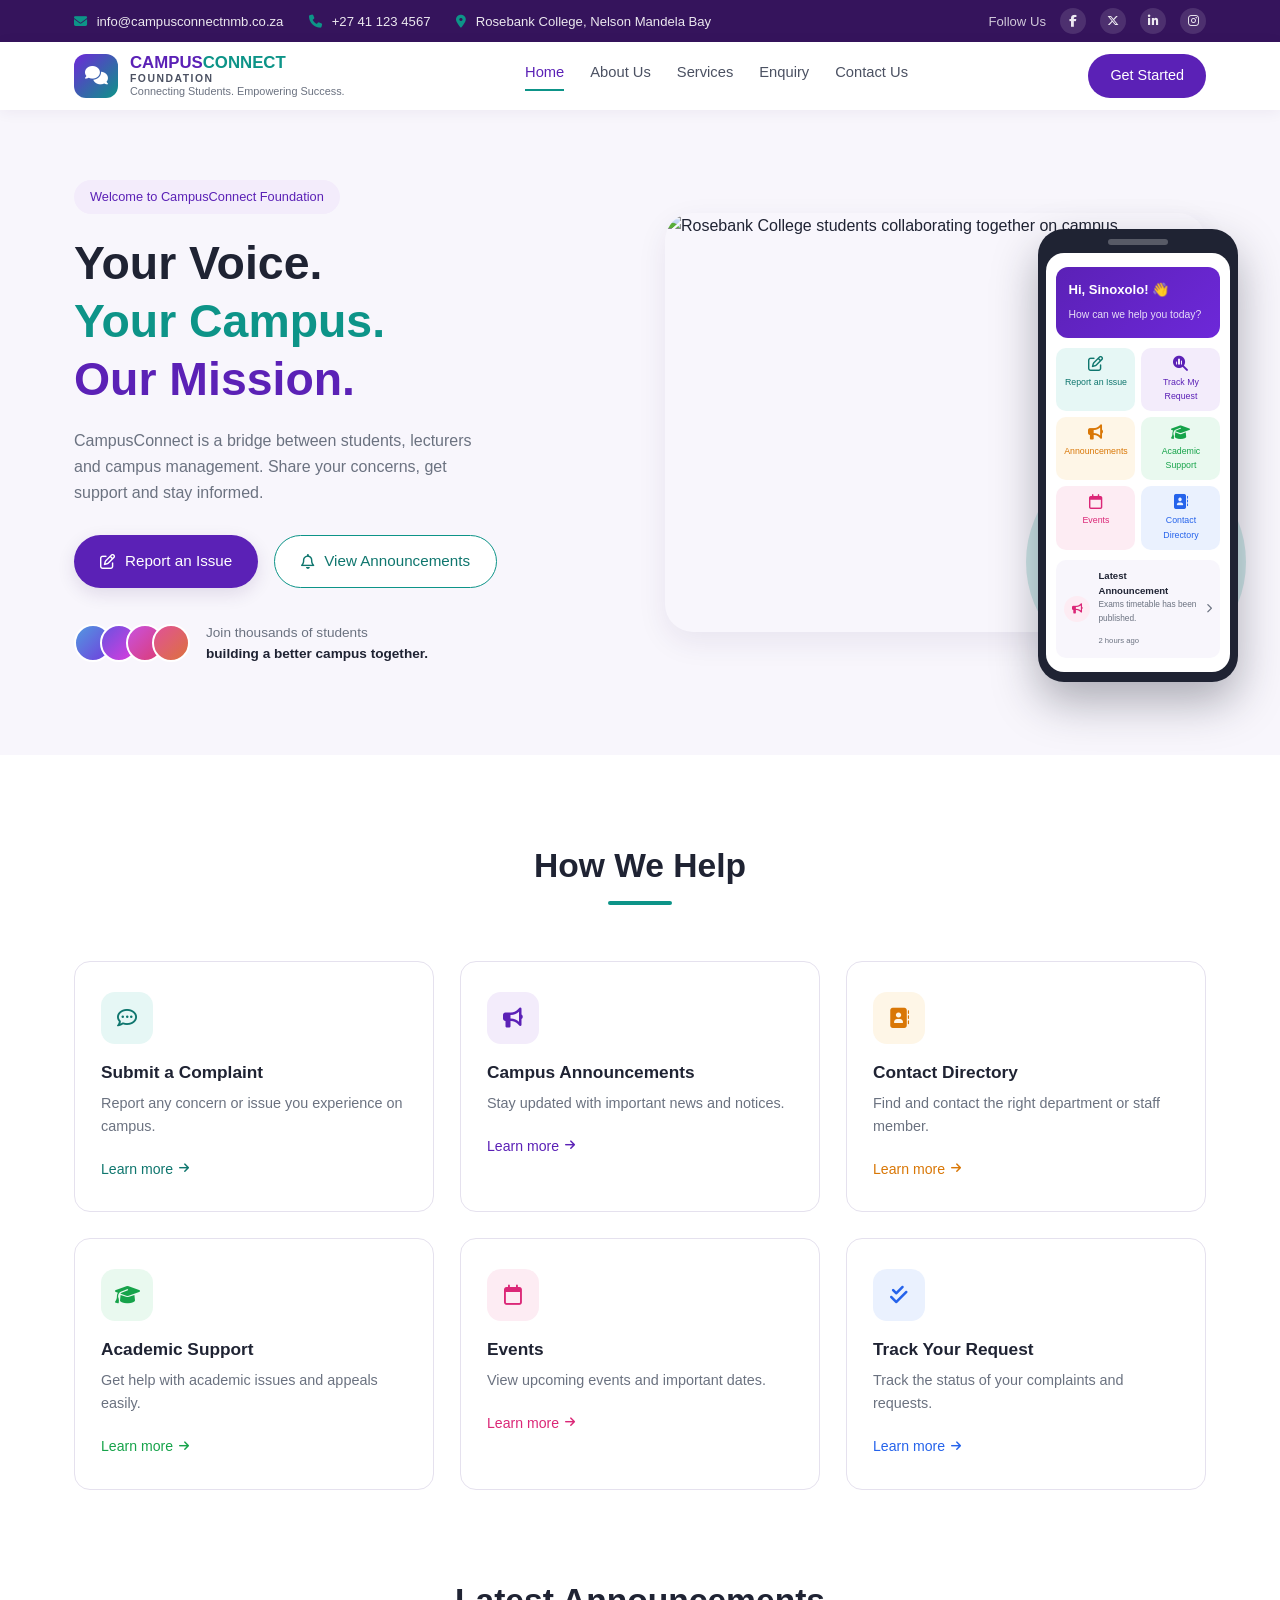
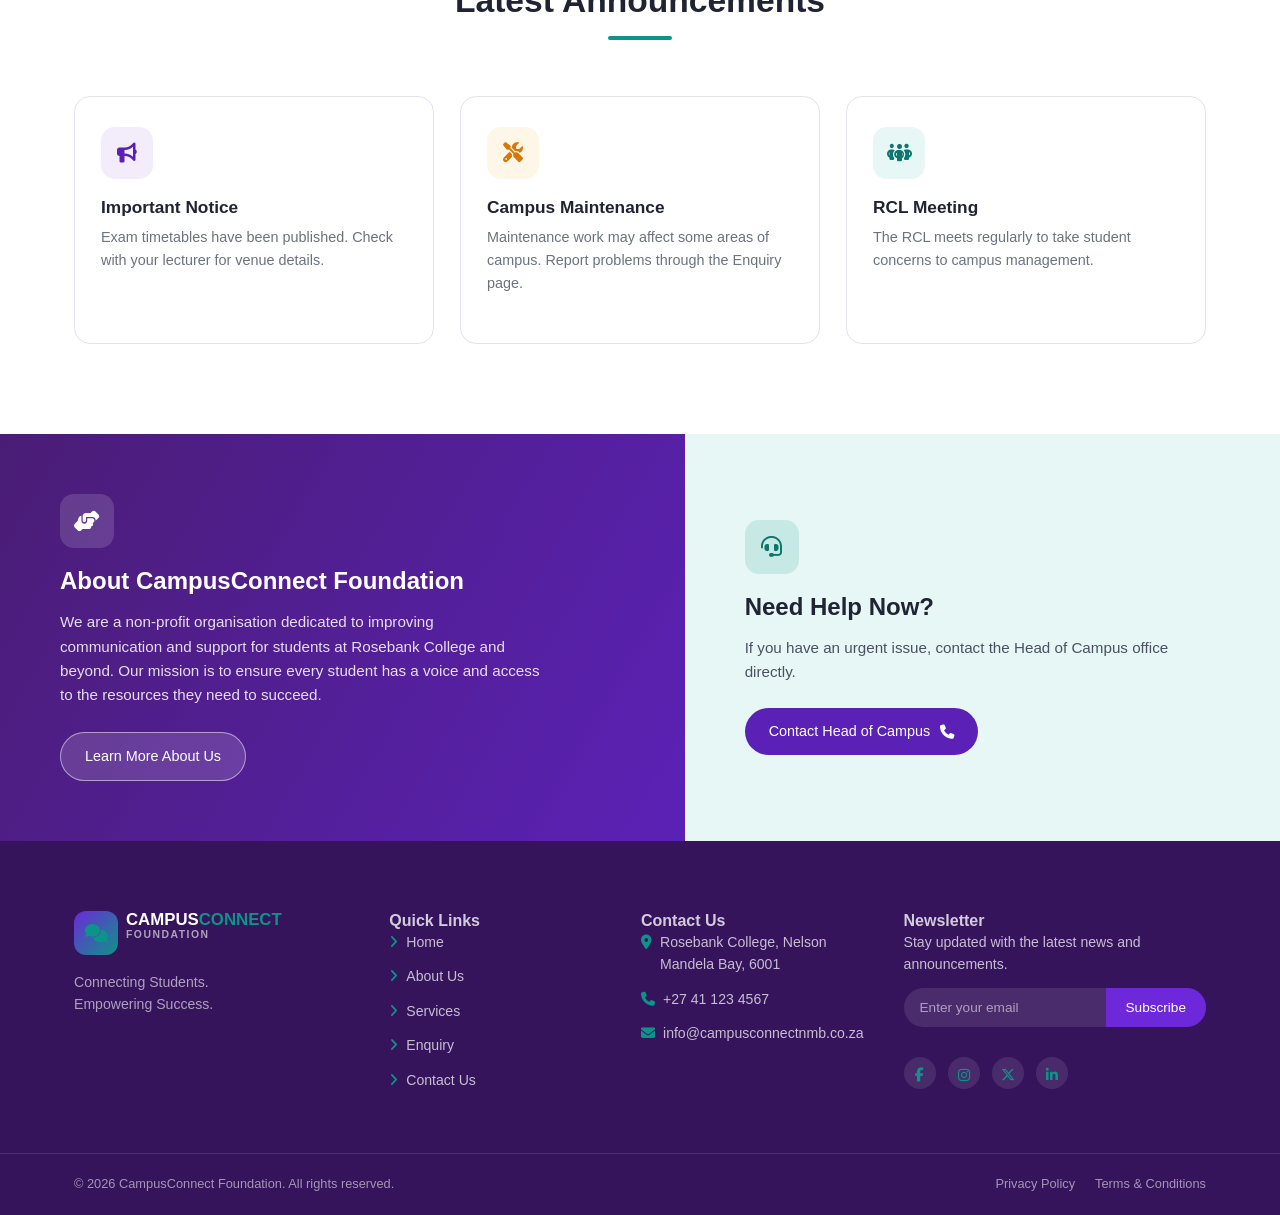
==== commit 3eceb51d: "Updated index html" ====
--- a/index.html
+++ b/index.html
@@ -1,446 +1,139 @@
- !DOCTYPE html>
+<!DOCTYPE html>
 <html lang="en">
+<head>
+<meta charset="UTF-8">
+<meta name="viewport" content="width=device-width, initial-scale=1.0">
+<title>CampusConnect Foundation | Student Support Platform, Rosebank College Gqeberha</title>
+<meta name="description" content="Report issues, track requests and stay informed. CampusConnect connects students, lecturers, the RCL and campus management at Rosebank College, Nelson Mandela Bay.">
+<meta name="keywords" content="student support, Rosebank College, Gqeberha, Nelson Mandela Bay, RCL, student complaints, campus announcements, CampusConnect">
+<meta name="author" content="Sinoxolo Tyeke">
+<meta name="robots" content="index, follow">
+<meta http-equiv="Content-Security-Policy" content="default-src 'self'; script-src 'self' https://cdnjs.cloudflare.com; style-src 'self' 'unsafe-inline' https://fonts.googleapis.com https://cdnjs.cloudflare.com; font-src https://fonts.gstatic.com https://cdnjs.cloudflare.com; img-src 'self' data: https://tile.openstreetmap.org https://cdnjs.cloudflare.com; connect-src 'self' https://jsonplaceholder.typicode.com">
+<meta property="og:title" content="CampusConnect Foundation | Student Support Platform, Rosebank College Gqeberha">
+<meta property="og:description" content="Report issues, track requests and stay informed. CampusConnect connects students, lecturers, the RCL and campus management at Rosebank College, Nelson Mandela Bay.">
+<meta property="og:type" content="website">
+<script type="application/ld+json">{"@context":"https://schema.org","@type":"Organization","name":"CampusConnect Foundation","email":"info@campusconnectnmb.co.za","telephone":"+27411234567","address":{"@type":"PostalAddress","streetAddress":"Rosebank College","addressLocality":"Gqeberha","addressRegion":"Eastern Cape","postalCode":"6001","addressCountry":"ZA"}}</script>
+<link rel="preconnect" href="https://fonts.googleapis.com">
+<link rel="preconnect" href="https://fonts.gstatic.com" crossorigin>
+<link href="https://fonts.googleapis.com/css2?family=Poppins:wght@300;400;500;600;700;800&display=swap" rel="stylesheet">
+<link rel="stylesheet" href="https://cdnjs.cloudflare.com/ajax/libs/font-awesome/6.6.0/css/all.min.css">
+<link rel="stylesheet" href="css/style.css">
+</head>
+<body>
+<section class="top-bar"><div class="container">
+  <div class="top-left">
+    <span><i class="fa-solid fa-envelope"></i> info@campusconnectnmb.co.za</span>
+    <span><i class="fa-solid fa-phone"></i> +27 41 123 4567</span>
+    <span><i class="fa-solid fa-location-dot"></i> Rosebank College, Nelson Mandela Bay</span>
+  </div>
+  <div class="top-right">
+    <span>Follow Us</span>
+    <a href="https://www.facebook.com/" target="_blank" rel="noopener noreferrer" aria-label="Facebook"><i class="fab fa-facebook-f"></i></a>
+    <a href="https://twitter.com/" target="_blank" rel="noopener noreferrer" aria-label="X (Twitter)"><i class="fab fa-x-twitter"></i></a>
+    <a href="https://www.linkedin.com/company/campusconnect-foundation/" target="_blank" rel="noopener noreferrer" aria-label="LinkedIn"><i class="fab fa-linkedin-in"></i></a>
+    <a href="https://www.instagram.com/" target="_blank" rel="noopener noreferrer" aria-label="Instagram"><i class="fab fa-instagram"></i></a>
+  </div>
+</div></section>
+<header><div class="container">
+  <a href="index.html" class="logo">
+    <span class="logo-icon"><i class="fa-solid fa-comments"></i></span>
+    <span class="logo-text"><span class="logo-name">CAMPUS<span>CONNECT</span></span><span class="logo-sub">FOUNDATION</span><span class="logo-tagline">Connecting Students. Empowering Success.</span></span>
+  </a>
+  <button class="menu-toggle" id="menuToggle" aria-label="Toggle navigation" aria-expanded="false"><i class="fa-solid fa-bars"></i></button>
+  <nav id="siteNav">
+    <a href="index.html" class="active">Home</a><a href="Pages/about.html">About Us</a><a href="Pages/services.html">Services</a><a href="Pages/enquiry.html">Enquiry</a><a href="Pages/contact.html">Contact Us</a>
+  </nav>
+  <a href="Pages/enquiry.html" class="nav-btn">Get Started</a>
+</div></header>
 
-<head>
+<section class="hero"><div class="container">
+  <div class="hero-text">
+    <span class="welcome">Welcome to CampusConnect Foundation</span>
+    <h1>Your Voice.<br><span class="teal">Your Campus.</span><br><span class="purple">Our Mission.</span></h1>
+    <p>CampusConnect is a bridge between students, lecturers and campus management. Share your concerns, get support and stay informed.</p>
+    <div class="hero-buttons">
+      <a href="Pages/enquiry.html" class="primary-btn"><i class="fa-regular fa-pen-to-square"></i> Report an Issue</a>
+      <a href="#announcements" class="secondary-btn"><i class="fa-regular fa-bell"></i> View Announcements</a>
+    </div>
+    <div class="hero-social-proof">
+      <div class="avatar-group"><span class="avatar" style="--i:0"></span><span class="avatar" style="--i:1"></span><span class="avatar" style="--i:2"></span><span class="avatar" style="--i:3"></span></div>
+      <p>Join thousands of students<br><strong>building a better campus together.</strong></p>
+    </div>
+  </div>
+  <div class="hero-image">
+    <div class="hero-image-frame"><img src="Assets/images/students-collaborating-campus.jpg" alt="Rosebank College students collaborating together on campus" width="900" height="700"></div>
+    <div class="phone-mockup" aria-hidden="true">
+      <div class="phone-notch"></div>
+      <div class="phone-screen">
+        <div class="phone-greeting"><span>Hi, Sinoxolo! &#128075;</span><small>How can we help you today?</small></div>
+        <div class="phone-grid"><div class="phone-tile teal"><i class="fa-regular fa-pen-to-square"></i><span>Report an Issue</span></div><div class="phone-tile purple"><i class="fa-solid fa-magnifying-glass-chart"></i><span>Track My Request</span></div><div class="phone-tile amber"><i class="fa-solid fa-bullhorn"></i><span>Announcements</span></div><div class="phone-tile green"><i class="fa-solid fa-graduation-cap"></i><span>Academic Support</span></div><div class="phone-tile pink"><i class="fa-regular fa-calendar"></i><span>Events</span></div><div class="phone-tile blue"><i class="fa-solid fa-address-book"></i><span>Contact Directory</span></div></div>
+        <div class="phone-announcement"><div class="phone-announcement-icon"><i class="fa-solid fa-bullhorn"></i></div><div><p>Latest Announcement</p><small>Exams timetable has been published.</small><em>2 hours ago</em></div><i class="fa-solid fa-chevron-right"></i></div>
+      </div>
+    </div>
+    <div class="hero-blob" aria-hidden="true"></div>
+  </div>
+</div></section>
 
-    <meta charset="UTF-8">
+<section class="how-we-help"><div class="container">
+  <h2>How We Help</h2>
+  <div class="help-grid">
+    <a href="Pages/enquiry.html" class="help-card teal"><div class="help-icon"><i class="fa-regular fa-comment-dots"></i></div><h3>Submit a Complaint</h3><p>Report any concern or issue you experience on campus.</p><span class="learn-more">Learn more <i class="fa-solid fa-arrow-right"></i></span></a>
+    <a href="#announcements" class="help-card purple"><div class="help-icon"><i class="fa-solid fa-bullhorn"></i></div><h3>Campus Announcements</h3><p>Stay updated with important news and notices.</p><span class="learn-more">Learn more <i class="fa-solid fa-arrow-right"></i></span></a>
+    <a href="Pages/contact.html" class="help-card amber"><div class="help-icon"><i class="fa-solid fa-address-book"></i></div><h3>Contact Directory</h3><p>Find and contact the right department or staff member.</p><span class="learn-more">Learn more <i class="fa-solid fa-arrow-right"></i></span></a>
+    <a href="Pages/services.html" class="help-card green"><div class="help-icon"><i class="fa-solid fa-graduation-cap"></i></div><h3>Academic Support</h3><p>Get help with academic issues and appeals easily.</p><span class="learn-more">Learn more <i class="fa-solid fa-arrow-right"></i></span></a>
+    <a href="#announcements" class="help-card pink"><div class="help-icon"><i class="fa-regular fa-calendar"></i></div><h3>Events</h3><p>View upcoming events and important dates.</p><span class="learn-more">Learn more <i class="fa-solid fa-arrow-right"></i></span></a>
+    <a href="Pages/enquiry.html#track" class="help-card blue"><div class="help-icon"><i class="fa-solid fa-check-double"></i></div><h3>Track Your Request</h3><p>Track the status of your complaints and requests.</p><span class="learn-more">Learn more <i class="fa-solid fa-arrow-right"></i></span></a>
+  </div>
+</div></section>
 
-    <meta name="viewport" content="width=device-width, initial-scale=1.0">
+<section class="how-we-help" id="announcements" style="padding-top:0"><div class="container">
+  <h2>Latest Announcements</h2>
+  <div class="help-grid">
+    <div class="help-card purple"><div class="help-icon"><i class="fa-solid fa-bullhorn"></i></div><h3>Important Notice</h3><p>Exam timetables have been published. Check with your lecturer for venue details.</p></div>
+    <div class="help-card amber"><div class="help-icon"><i class="fa-solid fa-screwdriver-wrench"></i></div><h3>Campus Maintenance</h3><p>Maintenance work may affect some areas of campus. Report problems through the Enquiry page.</p></div>
+    <div class="help-card teal"><div class="help-icon"><i class="fa-solid fa-people-group"></i></div><h3>RCL Meeting</h3><p>The RCL meets regularly to take student concerns to campus management.</p></div>
+  </div>
+</div></section>
 
-    <title>CampusConnect Foundation | Home</title>
-
-    <!-- Google Font -->
-    <link href="https://fonts.googleapis.com/css2?family=Poppins:wght@300;400;500;600;700;800&display=swap" rel="stylesheet">
-
-    <!-- Font Awesome -->
-    <link rel="stylesheet" href="https://cdnjs.cloudflare.com/ajax/libs/font-awesome/6.6.0/css/all.min.css">
-
-    <!-- CSS -->
-    <link rel="stylesheet" href="css/style.css">
-
-</head>
-
-<body>
-
-<!--================ TOP BAR ================-->
-
-<section class="top-bar">
-
-    <div class="container">
-
-        <div class="top-left">
-
-            <span><i class="fa-solid fa-envelope"></i> info@campusconnect.org.za</span>
-
-            <span><i class="fa-solid fa-phone"></i> +27 41 123 4567</span>
-
-            <span><i class="fa-solid fa-location-dot"></i> Rosebank College, Nelson Mandela Bay</span>
-
-        </div>
-
-        <div class="top-right">
-
-            <span>Follow Us</span>
-
-            <a href="https://www.facebook.com/" target="_blank" rel="noopener noreferrer" aria-label="Facebook"><i class="fab fa-facebook-f"></i></a>
-            
-            <a href="https://twitter.com/" target="_blank" rel="noopener noreferrer" aria-label="X (Twitter)"><i class="fab fa-x-twitter"></i></a>
-
-            <a href="https://www.linkedin.com/company/campusconnect-foundation/" target="_blank" rel="noopener noreferrer" aria-label="LinkedIn"><i class="fab fa-linkedin-in"></i></a>
-
-            <a href="https://www.instagram.com/" target="_blank" rel="noopener noreferrer" aria-label="Instagram"><i class="fab fa-instagram"></i></a>
-        </div>
-
-    </div>
-
+<section class="split-section">
+  <div class="split-panel about-panel"><div class="split-content">
+    <div class="split-icon"><i class="fa-solid fa-handshake-angle"></i></div>
+    <h2 style="font-size:1.5rem;margin-bottom:14px">About CampusConnect Foundation</h2>
+    <p>We are a non-profit organisation dedicated to improving communication and support for students at Rosebank College and beyond. Our mission is to ensure every student has a voice and access to the resources they need to succeed.</p>
+    <a href="Pages/about.html" class="ghost-btn">Learn More About Us</a>
+  </div></div>
+  <div class="split-panel help-panel"><div class="split-content">
+    <div class="split-icon"><i class="fa-solid fa-headset"></i></div>
+    <h2 style="font-size:1.5rem;margin-bottom:14px">Need Help Now?</h2>
+    <p>If you have an urgent issue, contact the Head of Campus office directly.</p>
+    <a href="tel:+27411234567" class="dark-btn">Contact Head of Campus <i class="fa-solid fa-phone"></i></a>
+  </div></div>
 </section>
 
-<!--================ HEADER ================-->
-
-<header>
-
-    <div class="container">
-
-        <a href="index.html" class="logo">
-
-            <span class="logo-icon"><i class="fa-solid fa-comments"></i></span>
-
-            <span class="logo-text">
-                <span class="logo-name">CAMPUS<span>CONNECT</span></span>
-                <span class="logo-sub">FOUNDATION</span>
-                <span class="logo-tagline">Connecting Students. Empowering Success.</span>
-            </span>
-
-        </a>
-
-        <button class="menu-toggle" id="menuToggle" aria-label="Toggle navigation" aria-expanded="false">
-            <i class="fa-solid fa-bars"></i>
-        </button>
-
-        <nav id="siteNav">
-
-            <a href="../index.html" class="active">Home</a>
-
-            <a href="./Pages/about.html">About Us</a>
-
-            <a href="./Pages/services.html">Services</a>
-
-            <a href="./Pages/enquiry.html">Enquiry</a>
-
-            <a href="./Pages/contact.html">Contact Us</a>
-
-        </nav>
-
-        <a href="./Pages/enquiry.html" class="nav-btn">
-
-            Get Started
-
-        </a>
-
-    </div>
-
-</header>
-
-<!--================ HERO SECTION ================-->
-
-<section class="hero">
-
-    <div class="container">
-
-        <div class="hero-text">
-
-            <span class="welcome">
-
-                Welcome to CampusConnect Foundation
-
-            </span>
-
-            <h1>
-
-                Your Voice.<br>
-
-                <span class="teal">Your Campus.</span><br>
-
-                <span class="purple">Our Mission.</span>
-
-            </h1>
-
-            <p>
-
-                CampusConnect is a bridge between students,
-                lecturers and campus management.
-                Share your concerns, get support and stay informed.
-
-            </p>
-
-            <div class="hero-buttons">
-
-                <a href="./Pages/enquiry.html" class="primary-btn">
-
-                    <i class="fa-regular fa-pen-to-square"></i> Report an Issue
-
-                </a>
-
-                <a href="./Pages/announcements.html" class="secondary-btn">
-
-                    <i class="fa-regular fa-bell"></i> View Announcements
-
-                </a>
-
-            </div>
-
-            <div class="hero-social-proof">
-
-                <div class="avatar-group">
-                    <span class="avatar" style="--i:0"></span>
-                    <span class="avatar" style="--i:1"></span>
-                    <span class="avatar" style="--i:2"></span>
-                    <span class="avatar" style="--i:3"></span>
-                </div>
-
-                <p>Join thousands of students<br><strong>building a better campus together.</strong></p>
-
-            </div>
-
-        </div>
-
-        <div class="hero-image">
-
-            <div class="hero-image-frame">
-
-                <img src="https://images.unsplash.com/photo-1523240795612-9a054b0db644?auto=format&fit=crop&w=900&q=80" alt="Campus students collaborating together">
-
-            </div>
-
-            <!-- Phone mockup -->
-            <div class="phone-mockup" aria-hidden="true">
-
-                <div class="phone-notch"></div>
-
-                <div class="phone-screen">
-
-                    <div class="phone-greeting">
-                        <span>Hi, Sinoxolo! 👋</span>
-                        <small>How can we help you today?</small>
-                    </div>
-
-                    <div class="phone-grid">
-
-                        <div class="phone-tile teal">
-                            <i class="fa-regular fa-pen-to-square"></i>
-                            <span>Report an Issue</span>
-                        </div>
-
-                        <div class="phone-tile purple">
-                            <i class="fa-solid fa-magnifying-glass-chart"></i>
-                            <span>Track My Request</span>
-                        </div>
-
-                        <div class="phone-tile amber">
-                            <i class="fa-solid fa-bullhorn"></i>
-                            <span>Announcements</span>
-                        </div>
-
-                        <div class="phone-tile green">
-                            <i class="fa-solid fa-graduation-cap"></i>
-                            <span>Academic Support</span>
-                        </div>
-
-                        <div class="phone-tile pink">
-                            <i class="fa-regular fa-calendar"></i>
-                            <span>Events</span>
-                        </div>
-
-                        <div class="phone-tile blue">
-                            <i class="fa-solid fa-address-book"></i>
-                            <span>Contact Directory</span>
-                        </div>
-
-                    </div>
-
-                    <div class="phone-announcement">
-                        <div class="phone-announcement-icon"><i class="fa-solid fa-bullhorn"></i></div>
-                        <div>
-                            <p>Latest Announcement</p>
-                            <small>Exams timetable for May/June 2026 has been published.</small>
-                            <em>2 hours ago</em>
-                        </div>
-                        <i class="fa-solid fa-chevron-right"></i>
-                    </div>
-
-                </div>
-
-            </div>
-
-            <div class="hero-blob" aria-hidden="true"></div>
-
-        </div>
-
-    </div>
-
-</section>
-
-<!--================ HOW WE HELP ================-->
-
-<section class="how-we-help">
-
-    <div class="container">
-
-        <h2>How We Help</h2>
-
-        <div class="help-grid">
-
-            <a href="./Pages/enquiry.html" class="help-card teal">
-                <div class="help-icon"><i class="fa-regular fa-comment-dots"></i></div>
-                <h3>Submit a Complaint</h3>
-                <p>Report any concern or issue you experience on campus.</p>
-                <span class="learn-more">Learn more <i class="fa-solid fa-arrow-right"></i></span>
-            </a>
-
-            <a href="./Pages/announcements.html" class="help-card purple">
-                <div class="help-icon"><i class="fa-solid fa-bullhorn"></i></div>
-                <h3>Campus Announcements</h3>
-                <p>Stay updated with important news and notices.</p>
-                <span class="learn-more">Learn more <i class="fa-solid fa-arrow-right"></i></span>
-            </a>
-
-            <a href="./Pages/contact.html" class="help-card amber">
-                <div class="help-icon"><i class="fa-solid fa-address-book"></i></div>
-                <h3>Contact Directory</h3>
-                <p>Find and contact the right department or staff member.</p>
-                <span class="learn-more">Learn more <i class="fa-solid fa-arrow-right"></i></span>
-            </a>
-
-            <a href="./Pages/services.html" class="help-card green">
-                <div class="help-icon"><i class="fa-solid fa-graduation-cap"></i></div>
-                <h3>Academic Support</h3>
-                <p>Get help with academic issues and appeals easily.</p>
-                <span class="learn-more">Learn more <i class="fa-solid fa-arrow-right"></i></span>
-            </a>
-
-            <a href="./Pages/events.html" class="help-card pink">
-                <div class="help-icon"><i class="fa-regular fa-calendar"></i></div>
-                <h3>Events</h3>
-                <p>View upcoming events and important dates.</p>
-                <span class="learn-more">Learn more <i class="fa-solid fa-arrow-right"></i></span>
-            </a>
-
-            <a href="./Pages/track-request.html" class="help-card blue">
-                <div class="help-icon"><i class="fa-solid fa-check-double"></i></div>
-                <h3>Track Your Request</h3>
-                <p>Track the status of your complaints and requests.</p>
-                <span class="learn-more">Learn more <i class="fa-solid fa-arrow-right"></i></span>
-            </a>
-
-        </div>
-
-    </div>
-
-</section>
-
-<!--================ ABOUT + HELP NOW SPLIT ================-->
-
-<section class="split-section">
-
-    <div class="split-panel about-panel">
-
-        <div class="split-content">
-
-            <div class="split-icon"><i class="fa-solid fa-handshake-angle"></i></div>
-
-            <h3>About CampusConnect Foundation</h3>
-
-            <p>
-                We are a non-profit organisation dedicated to improving
-                communication and support for students at Rosebank College
-                and beyond. Our mission is to ensure every student has a
-                voice and access to the resources they need to succeed.
-            </p>
-
-            <a href="./Pages/about.html" class="ghost-btn">Learn More About Us</a>
-
-        </div>
-
-    </div>
-
-    <div class="split-panel help-panel">
-
-        <div class="split-content">
-
-            <div class="split-icon"><i class="fa-solid fa-headset"></i></div>
-
-            <h3>Need Help Now?</h3>
-
-            <p>
-                If you have an urgent issue, contact the
-                Head of Campus office directly.
-            </p>
-
-            <a href="tel:+27411234567" class="dark-btn">
-                Contact Head of Campus <i class="fa-solid fa-phone"></i>
-            </a>
-
-        </div>
-
-    </div>
-
-</section>
-
-<!--================ FOOTER ================-->
-
 <footer>
-
-    <div class="container footer-grid">
-
-        <div class="footer-col footer-brand">
-
-            <a href="index.html" class="logo">
-                <span class="logo-icon"><i class="fa-solid fa-comments"></i></span>
-                <span class="logo-text">
-                    <span class="logo-name">CAMPUS<span>CONNECT</span></span>
-                    <span class="logo-sub">FOUNDATION</span>
-                </span>
-            </a>
-
-            <p>Connecting Students.<br>Empowering Success.</p>
-
-        </div>
-
-        <div class="footer-col">
-
-            <h4>Quick Links</h4>
-
-            <a href="index.html"><i class="fa-solid fa-angle-right"></i> Home</a>
-            <a href="./Pages/about.html"><i class="fa-solid fa-angle-right"></i> About Us</a>
-            <a href="./Pages/services.html"><i class="fa-solid fa-angle-right"></i> Services</a>
-            <a href="./Pages/enquiry.html"><i class="fa-solid fa-angle-right"></i> Enquiry</a>
-            <a href="./Pages/contact.html"><i class="fa-solid fa-angle-right"></i> Contact Us</a>
-
-        </div>
-
-        <div class="footer-col">
-
-            <h4>Contact Us</h4>
-
-            <p><i class="fa-solid fa-location-dot"></i> Rosebank College, Nelson Mandela Bay, 6001</p>
-            <p><i class="fa-solid fa-phone"></i> +27 41 123 4567</p>
-            <p><i class="fa-solid fa-envelope"></i> info@campusconnect.org.za</p>
-
-        </div>
-
-        <div class="footer-col footer-newsletter">
-
-            <h4>Newsletter</h4>
-
-            <p>Stay updated with the latest news and announcements.</p>
-
-            <form class="newsletter-form" onsubmit="return false;">
-                <input type="email" placeholder="Enter your email" aria-label="Email address" required>
-                <button type="submit">Subscribe</button>
-            </form>
-
-            <div class="footer-social">
-                <a href="#" aria-label="Facebook"><i class="fab fa-facebook-f"></i></a>
-                <a href="#" aria-label="Instagram"><i class="fab fa-instagram"></i></a>
-                <a href="#" aria-label="X (Twitter)"><i class="fab fa-x-twitter"></i></a>
-                <a href="#" aria-label="LinkedIn"><i class="fab fa-linkedin-in"></i></a>
-            </div>
-
-        </div>
-
-    </div>
-
-    <div class="footer-bottom">
-
-        <div class="container">
-
-            <span>&copy; 2026 CampusConnect Foundation. All rights reserved.</span>
-
-            <span class="footer-legal">
-                <a href="./Pages/privacy.html">Privacy Policy</a>
-                <a href="./Pages/terms.html">Terms &amp; Conditions</a>
-            </span>
-
-        </div>
-
-    </div>
-
+<div class="container footer-grid">
+  <div class="footer-col footer-brand"><a href="index.html" class="logo"><span class="logo-icon"><i class="fa-solid fa-comments"></i></span><span class="logo-text"><span class="logo-name">CAMPUS<span>CONNECT</span></span><span class="logo-sub">FOUNDATION</span></span></a><p>Connecting Students.<br>Empowering Success.</p></div>
+  <div class="footer-col"><h2 style="font-size:1rem">Quick Links</h2>
+    <a href="index.html"><i class="fa-solid fa-angle-right"></i> Home</a><a href="Pages/about.html"><i class="fa-solid fa-angle-right"></i> About Us</a><a href="Pages/services.html"><i class="fa-solid fa-angle-right"></i> Services</a><a href="Pages/enquiry.html"><i class="fa-solid fa-angle-right"></i> Enquiry</a><a href="Pages/contact.html"><i class="fa-solid fa-angle-right"></i> Contact Us</a></div>
+  <div class="footer-col"><h2 style="font-size:1rem">Contact Us</h2>
+    <p><i class="fa-solid fa-location-dot"></i> Rosebank College, Nelson Mandela Bay, 6001</p><p><i class="fa-solid fa-phone"></i> +27 41 123 4567</p><p><i class="fa-solid fa-envelope"></i> info@campusconnectnmb.co.za</p></div>
+  <div class="footer-col footer-newsletter"><h2 style="font-size:1rem">Newsletter</h2>
+    <p>Stay updated with the latest news and announcements.</p>
+    <form class="newsletter-form" id="newsletterForm" novalidate>
+      <input type="email" placeholder="Enter your email" aria-label="Email address" required>
+      <button type="submit">Subscribe</button>
+    </form>
+    <p id="newsletterMsg" role="status" aria-live="polite" style="font-size:0.8rem"></p>
+    <div class="footer-social">
+      <a href="https://www.facebook.com/" target="_blank" rel="noopener noreferrer" aria-label="Facebook"><i class="fab fa-facebook-f"></i></a>
+      <a href="https://www.instagram.com/" target="_blank" rel="noopener noreferrer" aria-label="Instagram"><i class="fab fa-instagram"></i></a>
+      <a href="https://twitter.com/" target="_blank" rel="noopener noreferrer" aria-label="X (Twitter)"><i class="fab fa-x-twitter"></i></a>
+      <a href="https://www.linkedin.com/company/campusconnect-foundation/" target="_blank" rel="noopener noreferrer" aria-label="LinkedIn"><i class="fab fa-linkedin-in"></i></a>
+    </div></div>
+</div>
+<div class="footer-bottom"><div class="container"><span>&copy; 2026 CampusConnect Foundation. All rights reserved.</span><span class="footer-legal"><a href="Pages/privacy.html">Privacy Policy</a><a href="Pages/terms.html">Terms &amp; Conditions</a></span></div></div>
 </footer>
 
-<script>
-
-    const menuToggle = document.getElementById('menuToggle');
-    const siteNav = document.getElementById('siteNav');
-
-    menuToggle.addEventListener('click', () => {
-        const isOpen = siteNav.classList.toggle('open');
-        menuToggle.setAttribute('aria-expanded', isOpen);
-        menuToggle.innerHTML = isOpen
-            ? '<i class="fa-solid fa-xmark"></i>'
-            : '<i class="fa-solid fa-bars"></i>';
-    });
-
-</script>
-
+<script src="js/script.js" defer></script>
 </body>
 </html>
--- a/css/style.css
+++ b/css/style.css
@@ -1212,6 +1212,7 @@
 
     .top-right span { display: none; }
 
+}
     
 /* Validation errors */
 .form-group .invalid,
@@ -1256,4 +1257,47 @@
 }
 
 
+}
+
+.service-search {
+    position: relative;
+    max-width: 520px;
+    margin: 0 auto 32px;
+}
+
+.service-search i {
+    position: absolute;
+    left: 18px;
+    top: 50%;
+    transform: translateY(-50%);
+    color: #9ca3af;
+    pointer-events: none;
+}
+
+.service-search input {
+    width: 100%;
+    padding: 14px 18px 14px 48px;
+    font-family: 'Poppins', sans-serif;
+    font-size: 0.95rem;
+    border: 1.5px solid #e5e7eb;
+    border-radius: 50px;
+    background: #fff;
+    outline: none;
+    transition: border-color 0.2s, box-shadow 0.2s;
+}
+
+.service-search input:focus {
+    border-color: #0d9488;
+    box-shadow: 0 0 0 4px rgba(13, 148, 136, 0.15);
+}
+
+.no-results {
+    text-align: center;
+    color: #6b7280;
+    font-size: 1rem;
+    padding: 30px 0;
+}
+
+.help-card.hide {
+    display: none;
 }
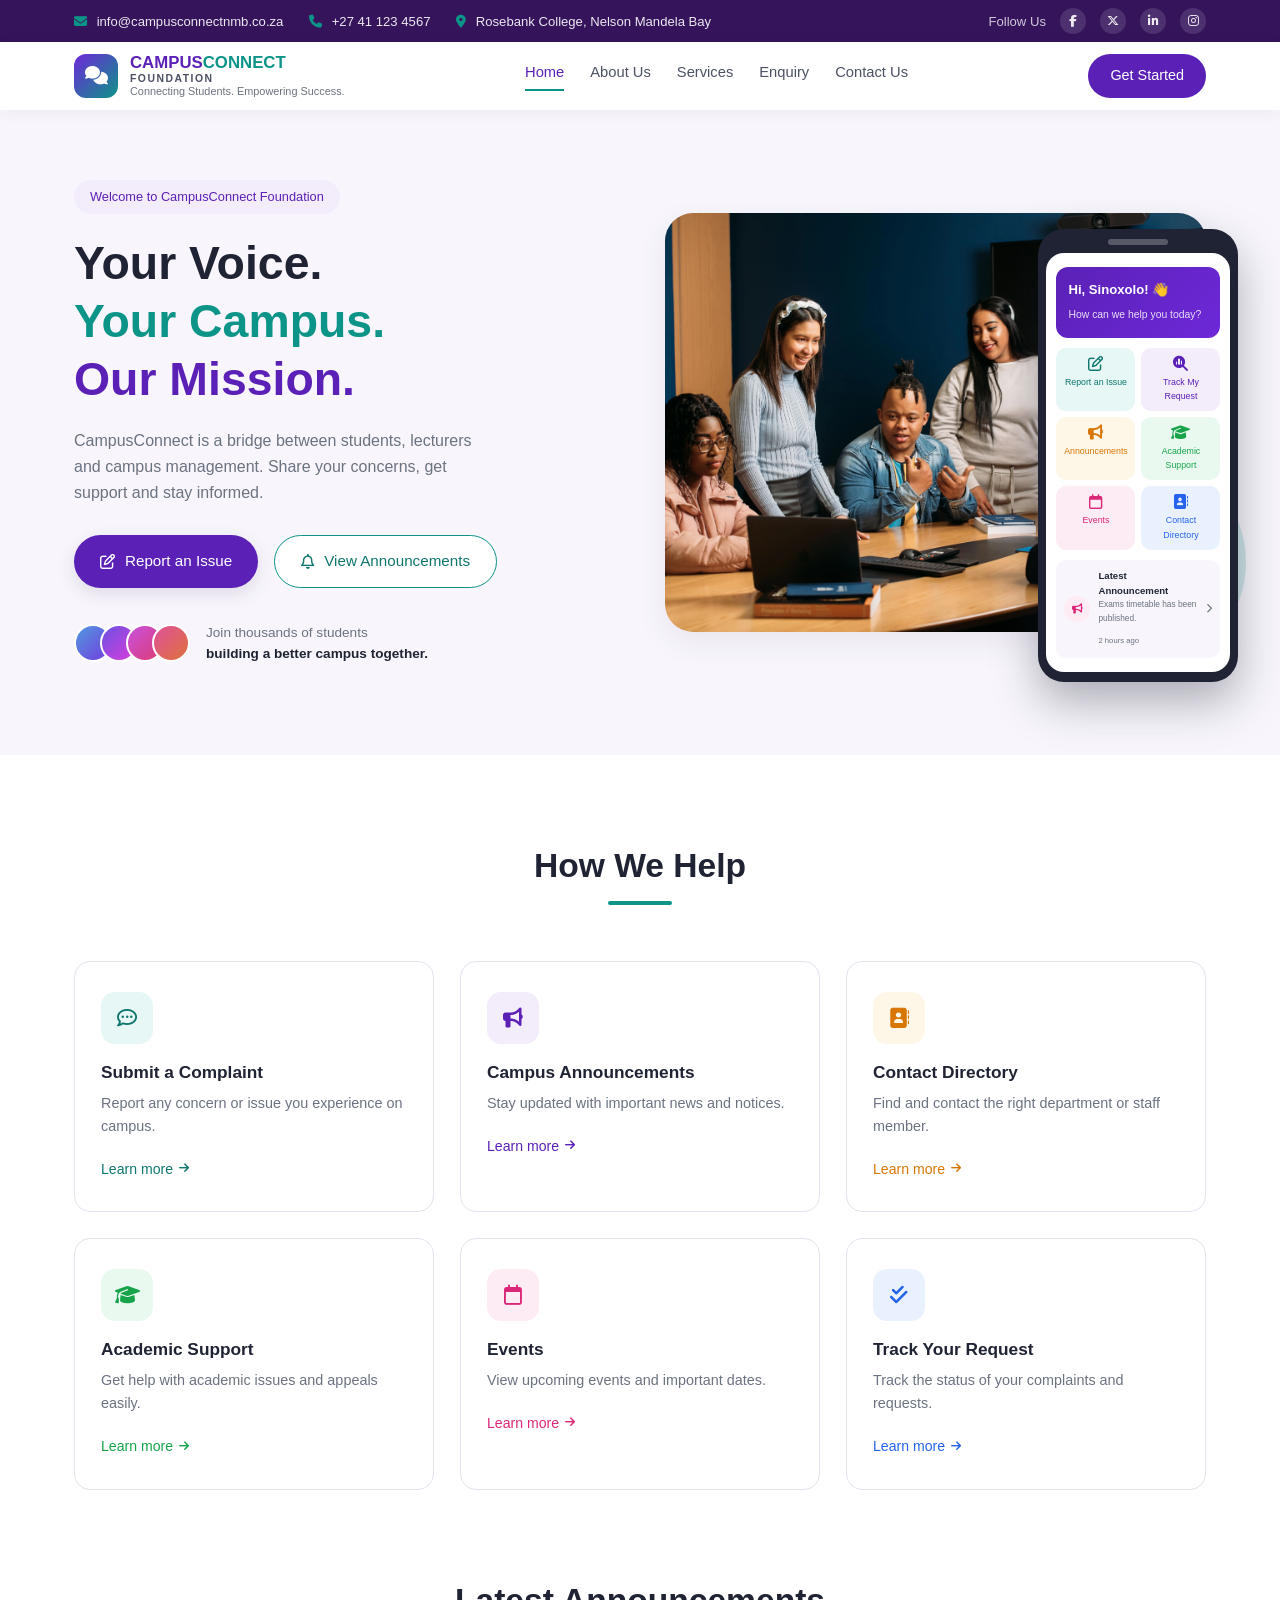
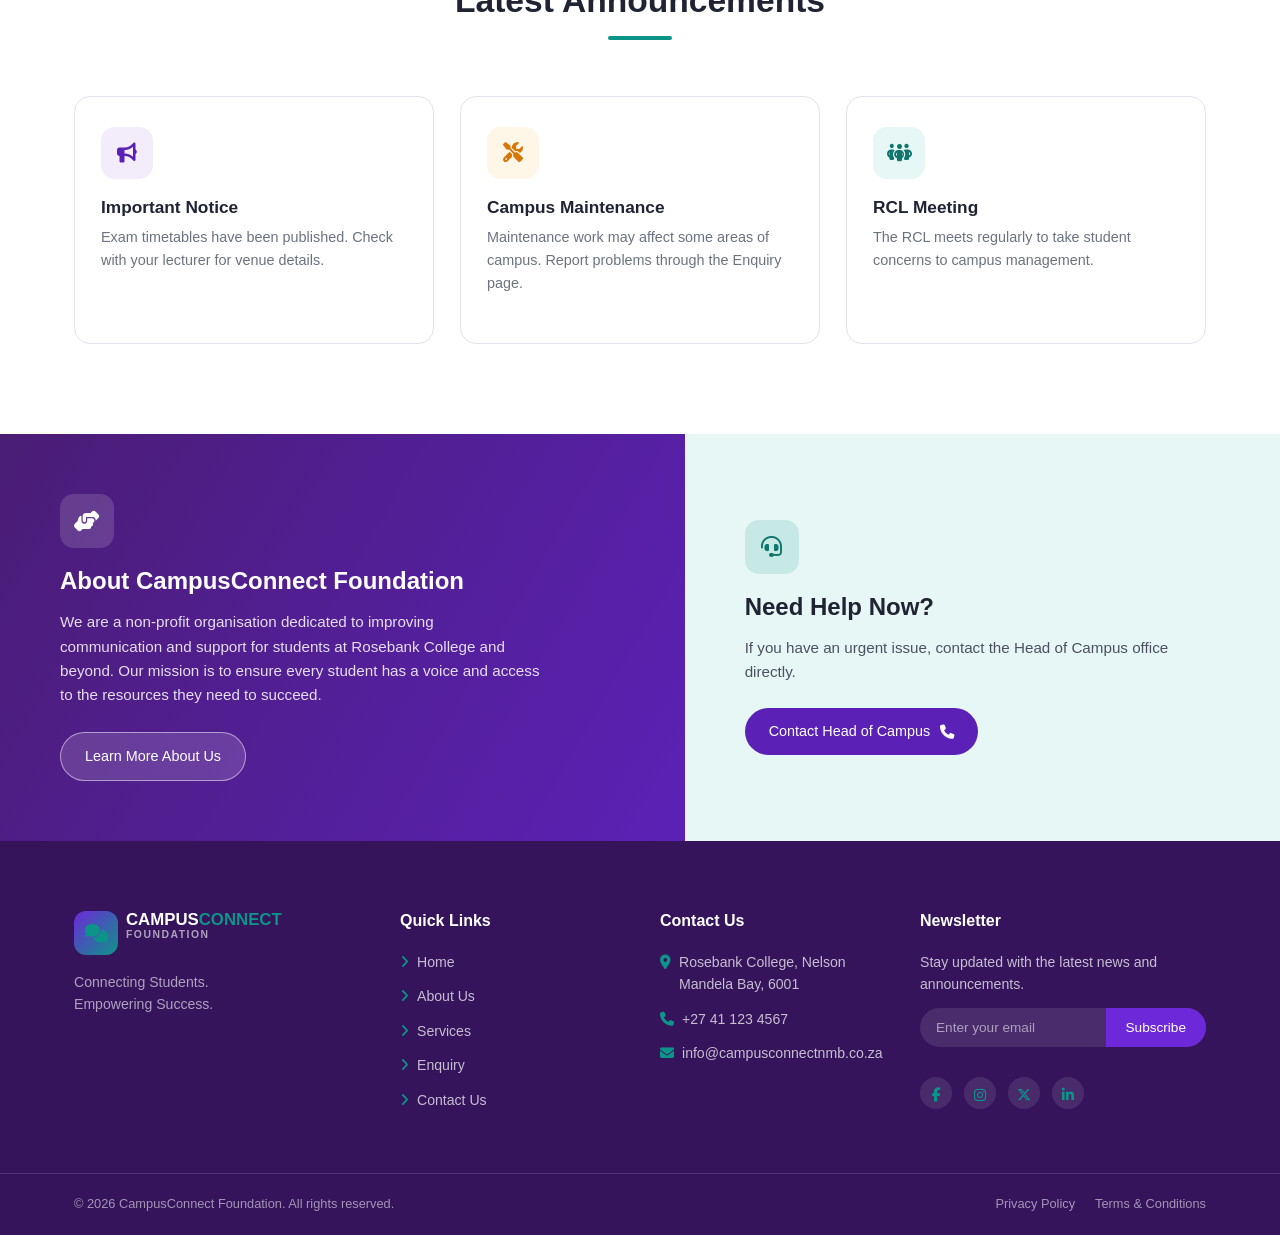
==== commit 688a5557: "Update index page Added the students collaborating image" ====
--- a/index.html
+++ b/index.html
@@ -61,7 +61,7 @@
     </div>
   </div>
   <div class="hero-image">
-    <div class="hero-image-frame"><img src="Assets/images/students-collaborating-campus.jpg" alt="Rosebank College students collaborating together on campus" width="900" height="700"></div>
+    <div class="hero-image-frame"><img src="Assets/Rosebank Students Collaborating.jpeg" alt="Rosebank College students collaborating together on campus" width="900" height="700"></div>
     <div class="phone-mockup" aria-hidden="true">
       <div class="phone-notch"></div>
       <div class="phone-screen">
--- a/css/style.css
+++ b/css/style.css
@@ -1257,7 +1257,7 @@
 }
 
 
-}
+
 
 .service-search {
     position: relative;
@@ -1300,4 +1300,118 @@
 
 .help-card.hide {
     display: none;
-}+}
+
+
+/* Validation + status (moved out of the 480px media query) */
+
+.form-group .invalid, .track-form .invalid { border-color: #DC2626; background-color: #FEF2F2; }
+
+.error-msg { display: block; color: #DC2626; font-size: 0.8rem; margin-top: 2px; }
+
+.form-status { grid-column: 1 / -1; padding: 12px 15px; margin-bottom: 15px; border-radius: 8px; font-size: 0.9rem; line-height: 1.5; }
+
+.form-status.success { color: #166534; background: #DCFCE7; border: 1px solid #86EFAC; }
+
+.form-status.error { color: #991B1B; background: #FEE2E2; border: 1px solid #FCA5A5; }
+
+.form-submit:disabled { opacity: 0.65; cursor: not-allowed; transform: none; }
+
+.form-group.check { flex-direction: row; align-items: flex-start; gap: 10px; }
+
+.form-group.check input { width: auto; margin-top: 4px; }
+
+.radio-row { display: flex; gap: 18px; flex-wrap: wrap; font-size: 0.9rem; }
+
+
+/* Previously missing classes */
+.form-grid.single { grid-template-columns: 1fr; }
+
+.values-grid.two-col { grid-template-columns: 1fr 1fr; margin-bottom: 50px; }
+
+.team-heading { text-align: center; font-size: 1.9rem; margin: 60px 0 30px; }
+
+.team-grid { display: grid; grid-template-columns: repeat(3, 1fr); gap: 24px; }
+
+.team-card { text-align: center; padding: 28px 20px; border: 1px solid var(--gray-200); border-radius: var(--radius-md); }
+
+.team-card img { width: 110px; height: 110px; border-radius: 50%; object-fit: cover; margin: 0 auto 14px; background: var(--purple-50); }
+
+.team-card h4 { font-size: 1rem; } .team-card span { color: var(--gray-500); font-size: 0.85rem; }
+
+.cta-banner { margin-top: 50px; background: linear-gradient(120deg, var(--purple-800), var(--purple-700)); color: var(--white); border-radius: var(--radius-md); padding: 34px; display: flex; align-items: center; justify-content: space-between; flex-wrap: wrap; gap: 16px; }
+
+.cta-banner .dark-btn { background: var(--teal-600); }
+
+.info-row-3 { display: grid; grid-template-columns: repeat(3, 1fr); gap: 24px; }
+
+.info-card-alt { text-align: center; background: var(--bg-hero); border-radius: var(--radius-md); padding: 30px 22px; }
+.info-card-alt p { color: var(--gray-500); font-size: 0.88rem; margin: 8px 0 16px; }
+.icon-circle { width: 56px; height: 56px; border-radius: 50%; background: var(--purple-50); color: var(--purple-700); display: flex; align-items: center; justify-content: center; font-size: 1.3rem; margin: 0 auto 14px; }
+.outline-btn-sm { display: inline-block; border: 1.5px solid var(--purple-700); color: var(--purple-700); padding: 8px 20px; border-radius: 999px; font-size: 0.85rem; font-weight: 500; transition: background 0.2s, color 0.2s; }
+.outline-btn-sm:hover { background: var(--purple-700); color: var(--white); }
+.track-form { display: flex; gap: 10px; flex-wrap: wrap; }
+.track-form input { flex: 1; min-width: 140px; border: 1.5px solid var(--gray-200); border-radius: var(--radius-sm); padding: 11px 14px; font-family: inherit; }
+.track-form button { border: none; background: var(--purple-700); color: var(--white); padding: 11px 20px; border-radius: 999px; font-family: inherit; cursor: pointer; }
+#trackResult { margin-top: 14px; }
+.map-frame, #leafletMap { z-index: 0; }
+.service-tools { display: flex; gap: 14px; max-width: 760px; margin: 0 auto 32px; flex-wrap: wrap; }
+.service-tools .service-search { flex: 1; margin: 0; min-width: 240px; }
+.service-tools select { padding: 13px 18px; border: 1.5px solid #e5e7eb; border-radius: 50px; font-family: inherit; background: #fff; }
+
+/* Accordion (FAQs) */
+.accordion-item { border-bottom: 1px solid var(--gray-200); }
+.accordion-btn { width: 100%; text-align: left; background: none; border: none; padding: 14px 0; font-family: inherit; font-size: 0.92rem; font-weight: 500; cursor: pointer; display: flex; justify-content: space-between; gap: 10px; color: var(--ink); }
+.accordion-btn i { color: var(--teal-600); transition: transform 0.25s ease; }
+.accordion-btn[aria-expanded="true"] i { transform: rotate(180deg); }
+.accordion-panel { padding: 0 0 14px; color: var(--gray-500); font-size: 0.88rem; animation: fadeIn 0.3s ease; }
+.accordion-panel[hidden] { display: none; }
+@keyframes fadeIn { from { opacity: 0; transform: translateY(-4px); } to { opacity: 1; transform: none; } }
+
+/* Gallery + lightbox */
+.gallery { display: grid; grid-template-columns: repeat(3, 1fr); gap: 16px; }
+.gallery img { width: 100%; aspect-ratio: 4 / 3; object-fit: cover; border-radius: var(--radius-md); cursor: zoom-in; transition: transform 0.25s ease, box-shadow 0.25s ease; }
+.gallery img:hover, .gallery img:focus-visible { transform: scale(1.03); box-shadow: var(--shadow-card); }
+.lightbox { position: fixed; inset: 0; background: rgba(20, 10, 40, 0.92); display: flex; align-items: center; justify-content: center; z-index: 1000; animation: fadeIn 0.25s ease; }
+.lightbox[hidden] { display: none; }
+.lightbox img { max-width: 86vw; max-height: 78vh; border-radius: 10px; }
+.lightbox button { position: absolute; background: rgba(255, 255, 255, 0.15); color: #fff; border: none; width: 44px; height: 44px; border-radius: 50%; font-size: 1.3rem; cursor: pointer; }
+.lb-close { top: 20px; right: 20px; } .lb-prev { left: 20px; } .lb-next { right: 20px; }
+.lb-cap { position: absolute; bottom: 24px; color: #fff; font-size: 0.9rem; text-align: center; padding: 0 20px; }
+
+@media (max-width: 991px) { .team-grid, .gallery, .info-row-3 { grid-template-columns: 1fr 1fr; } }
+@media (max-width: 600px) { .team-grid, .gallery, .info-row-3, .values-grid.two-col { grid-template-columns: 1fr; } }
+
+.result-count { text-align: center; color: var(--gray-500); font-size: 0.85rem; margin: -14px 0 18px; min-height: 1.2em; }
+
+/* Footer headings are <h2> on the new pages (was <h4>) */
+.footer-col h2 { color: var(--white); font-size: 1rem; margin-bottom: 20px; }
+
+/* ===== no-horizontal-scroll.css =====. */
+
+/* 1. Safety net. "clip" (unlike "hidden") does not break the sticky header. */
+html, body { max-width: 100%; overflow-x: clip; }
+
+/* 2. Main cause: inputs, selects and textareas have a built-in minimum width
+      (a <select> is as wide as its longest option). In a narrow grid column that
+      forced the column, and the whole page, wider than the phone. */
+.form-group input:not([type="checkbox"]):not([type="radio"]),
+.form-group select,
+.form-group textarea { width: 100%; max-width: 100%; min-width: 0; }
+
+/* 3. Let grid/flex columns shrink below their content's natural width */
+.form-group, .form-grid > *, .form-layout > *, .help-grid > *, .values-grid > *,
+.footer-grid > *, .hero .container > *, .story-section .container > *,
+.split-section > *, .info-row-3 > *, .team-grid > *, .gallery > * { min-width: 0; }
+
+/* 4. Header: logo may shrink on tiny phones instead of pushing the page wide */
+.logo { flex-shrink: 1; min-width: 0; }
+.logo-text { min-width: 0; }
+.newsletter-form input { min-width: 0; width: 100%; }
+
+/* 5. Media and map never wider than their box */
+img, video, iframe, canvas, svg, .leaflet-container { max-width: 100%; }
+.map-frame { max-width: 100%; }
+
+/* 6. Long words, emails and URLs wrap instead of overflowing */
+p, h1, h2, h3, h4, li, td, label, .error-msg, .form-status { overflow-wrap: break-word; }
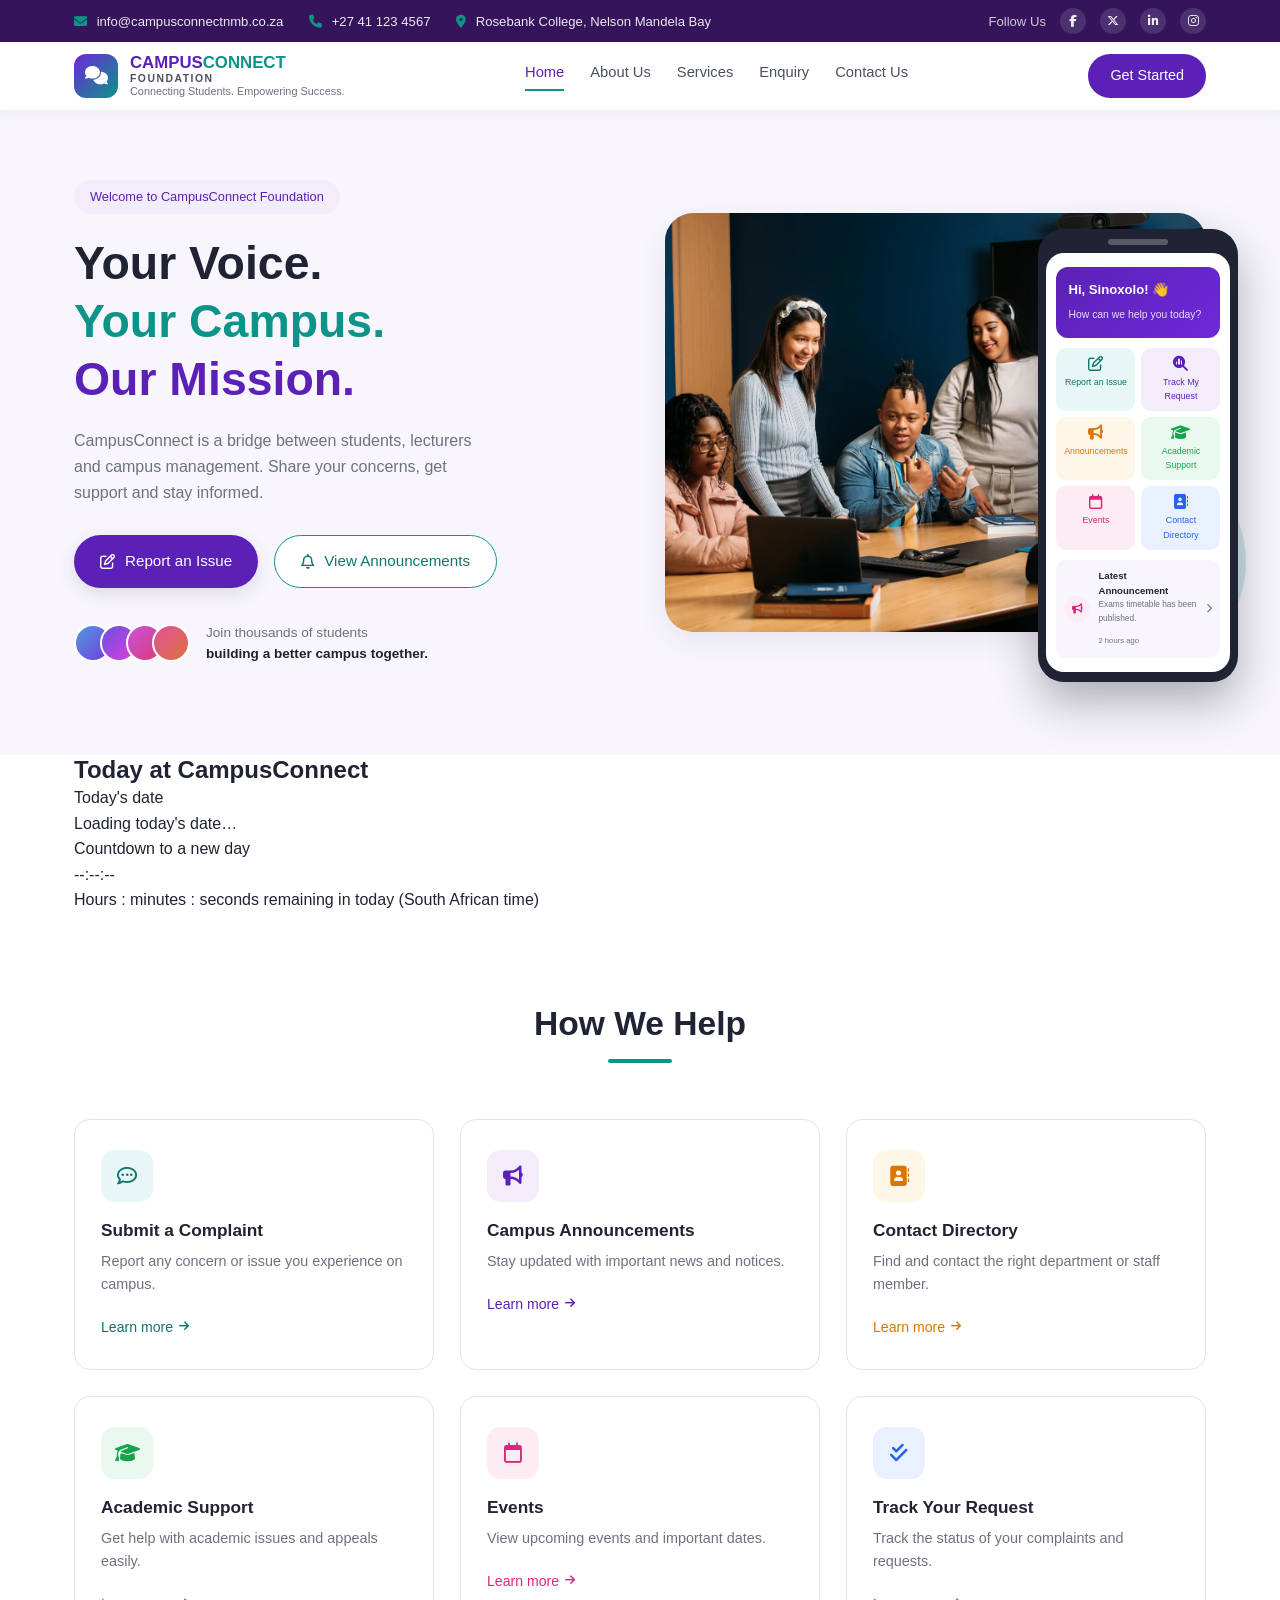
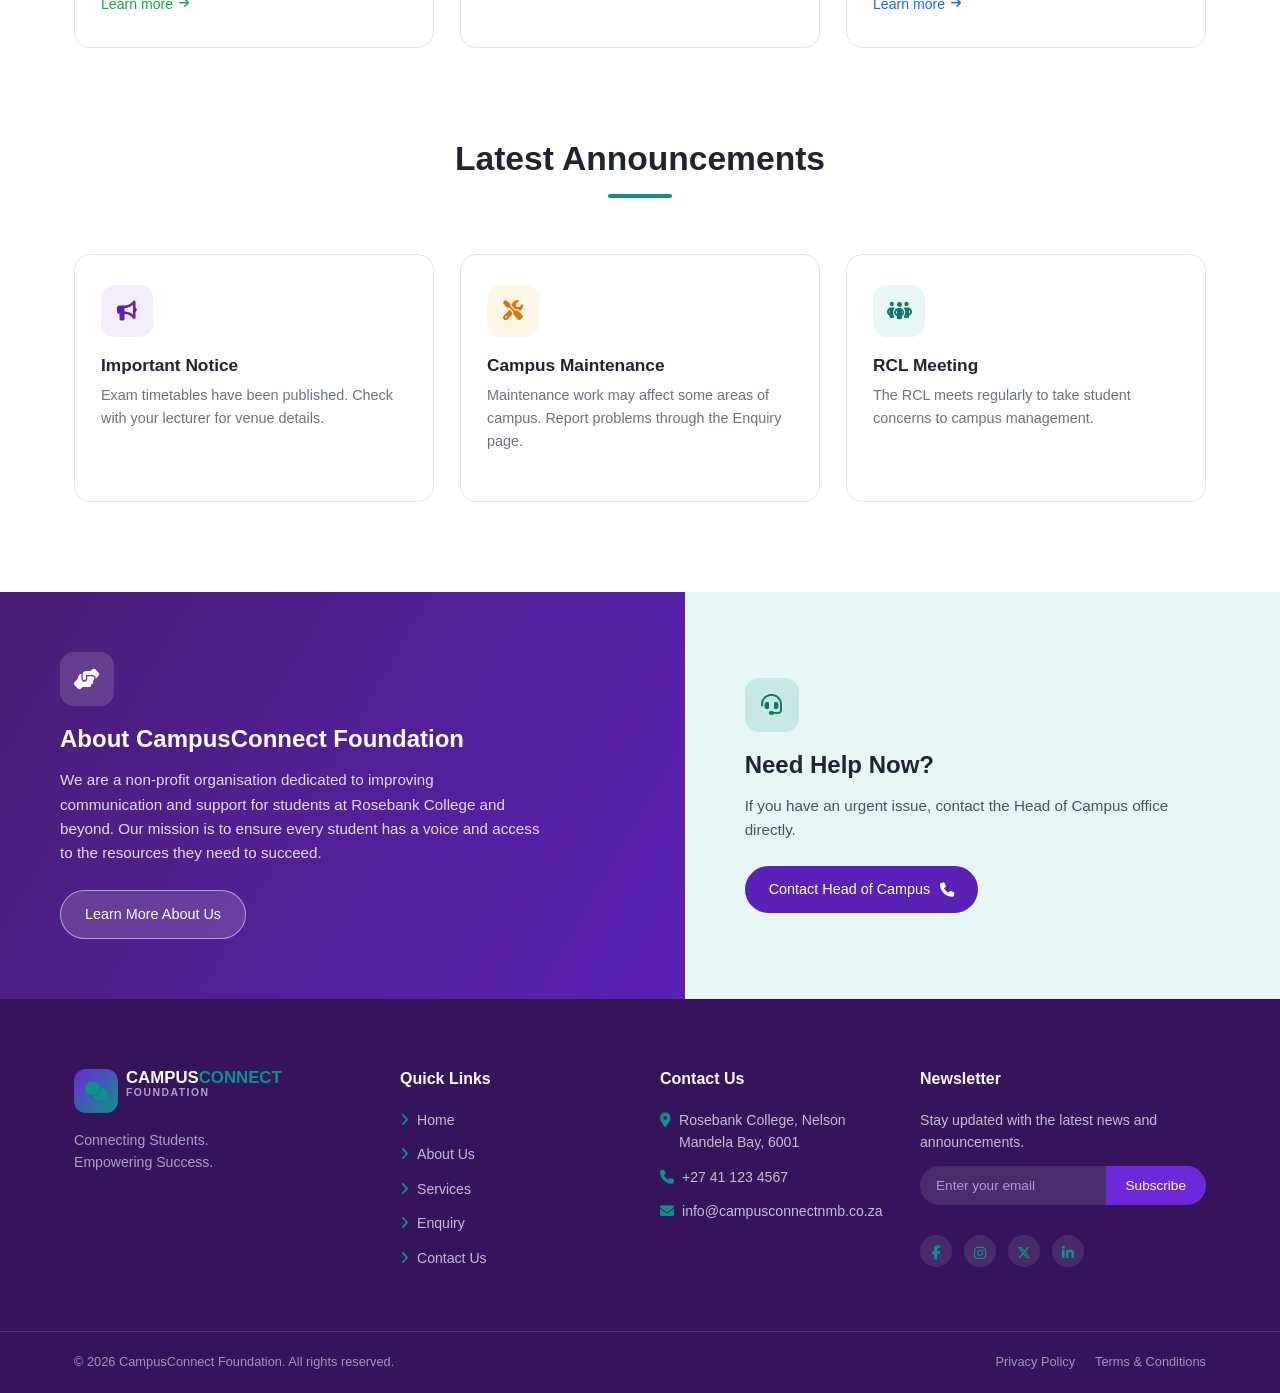
==== commit ad9b38bf: "Editted the index by adding the time and date feature" ====
--- a/index.html
+++ b/index.html
@@ -1,139 +1,562 @@
+
 <!DOCTYPE html>
 <html lang="en">
 <head>
 <meta charset="UTF-8">
 <meta name="viewport" content="width=device-width, initial-scale=1.0">
+
 <title>CampusConnect Foundation | Student Support Platform, Rosebank College Gqeberha</title>
+
 <meta name="description" content="Report issues, track requests and stay informed. CampusConnect connects students, lecturers, the RCL and campus management at Rosebank College, Nelson Mandela Bay.">
 <meta name="keywords" content="student support, Rosebank College, Gqeberha, Nelson Mandela Bay, RCL, student complaints, campus announcements, CampusConnect">
 <meta name="author" content="Sinoxolo Tyeke">
 <meta name="robots" content="index, follow">
+
 <meta http-equiv="Content-Security-Policy" content="default-src 'self'; script-src 'self' https://cdnjs.cloudflare.com; style-src 'self' 'unsafe-inline' https://fonts.googleapis.com https://cdnjs.cloudflare.com; font-src https://fonts.gstatic.com https://cdnjs.cloudflare.com; img-src 'self' data: https://tile.openstreetmap.org https://cdnjs.cloudflare.com; connect-src 'self' https://jsonplaceholder.typicode.com">
+
 <meta property="og:title" content="CampusConnect Foundation | Student Support Platform, Rosebank College Gqeberha">
 <meta property="og:description" content="Report issues, track requests and stay informed. CampusConnect connects students, lecturers, the RCL and campus management at Rosebank College, Nelson Mandela Bay.">
 <meta property="og:type" content="website">
-<script type="application/ld+json">{"@context":"https://schema.org","@type":"Organization","name":"CampusConnect Foundation","email":"info@campusconnectnmb.co.za","telephone":"+27411234567","address":{"@type":"PostalAddress","streetAddress":"Rosebank College","addressLocality":"Gqeberha","addressRegion":"Eastern Cape","postalCode":"6001","addressCountry":"ZA"}}</script>
+
+<script type="application/ld+json">
+{
+    "@context": "https://schema.org",
+    "@type": "Organization",
+    "name": "CampusConnect Foundation",
+    "email": "info@campusconnectnmb.co.za",
+    "telephone": "+27411234567",
+    "address": {
+        "@type": "PostalAddress",
+        "streetAddress": "Rosebank College",
+        "addressLocality": "Gqeberha",
+        "addressRegion": "Eastern Cape",
+        "postalCode": "6001",
+        "addressCountry": "ZA"
+    }
+}
+</script>
+
 <link rel="preconnect" href="https://fonts.googleapis.com">
 <link rel="preconnect" href="https://fonts.gstatic.com" crossorigin>
+
 <link href="https://fonts.googleapis.com/css2?family=Poppins:wght@300;400;500;600;700;800&display=swap" rel="stylesheet">
+
 <link rel="stylesheet" href="https://cdnjs.cloudflare.com/ajax/libs/font-awesome/6.6.0/css/all.min.css">
+
 <link rel="stylesheet" href="css/style.css">
 </head>
+
 <body>
-<section class="top-bar"><div class="container">
-  <div class="top-left">
-    <span><i class="fa-solid fa-envelope"></i> info@campusconnectnmb.co.za</span>
-    <span><i class="fa-solid fa-phone"></i> +27 41 123 4567</span>
-    <span><i class="fa-solid fa-location-dot"></i> Rosebank College, Nelson Mandela Bay</span>
-  </div>
-  <div class="top-right">
-    <span>Follow Us</span>
-    <a href="https://www.facebook.com/" target="_blank" rel="noopener noreferrer" aria-label="Facebook"><i class="fab fa-facebook-f"></i></a>
-    <a href="https://twitter.com/" target="_blank" rel="noopener noreferrer" aria-label="X (Twitter)"><i class="fab fa-x-twitter"></i></a>
-    <a href="https://www.linkedin.com/company/campusconnect-foundation/" target="_blank" rel="noopener noreferrer" aria-label="LinkedIn"><i class="fab fa-linkedin-in"></i></a>
-    <a href="https://www.instagram.com/" target="_blank" rel="noopener noreferrer" aria-label="Instagram"><i class="fab fa-instagram"></i></a>
-  </div>
-</div></section>
-<header><div class="container">
-  <a href="index.html" class="logo">
-    <span class="logo-icon"><i class="fa-solid fa-comments"></i></span>
-    <span class="logo-text"><span class="logo-name">CAMPUS<span>CONNECT</span></span><span class="logo-sub">FOUNDATION</span><span class="logo-tagline">Connecting Students. Empowering Success.</span></span>
-  </a>
-  <button class="menu-toggle" id="menuToggle" aria-label="Toggle navigation" aria-expanded="false"><i class="fa-solid fa-bars"></i></button>
-  <nav id="siteNav">
-    <a href="index.html" class="active">Home</a><a href="Pages/about.html">About Us</a><a href="Pages/services.html">Services</a><a href="Pages/enquiry.html">Enquiry</a><a href="Pages/contact.html">Contact Us</a>
-  </nav>
-  <a href="Pages/enquiry.html" class="nav-btn">Get Started</a>
-</div></header>
-
-<section class="hero"><div class="container">
-  <div class="hero-text">
-    <span class="welcome">Welcome to CampusConnect Foundation</span>
-    <h1>Your Voice.<br><span class="teal">Your Campus.</span><br><span class="purple">Our Mission.</span></h1>
-    <p>CampusConnect is a bridge between students, lecturers and campus management. Share your concerns, get support and stay informed.</p>
-    <div class="hero-buttons">
-      <a href="Pages/enquiry.html" class="primary-btn"><i class="fa-regular fa-pen-to-square"></i> Report an Issue</a>
-      <a href="#announcements" class="secondary-btn"><i class="fa-regular fa-bell"></i> View Announcements</a>
-    </div>
-    <div class="hero-social-proof">
-      <div class="avatar-group"><span class="avatar" style="--i:0"></span><span class="avatar" style="--i:1"></span><span class="avatar" style="--i:2"></span><span class="avatar" style="--i:3"></span></div>
-      <p>Join thousands of students<br><strong>building a better campus together.</strong></p>
-    </div>
-  </div>
-  <div class="hero-image">
-    <div class="hero-image-frame"><img src="Assets/Rosebank Students Collaborating.jpeg" alt="Rosebank College students collaborating together on campus" width="900" height="700"></div>
-    <div class="phone-mockup" aria-hidden="true">
-      <div class="phone-notch"></div>
-      <div class="phone-screen">
-        <div class="phone-greeting"><span>Hi, Sinoxolo! &#128075;</span><small>How can we help you today?</small></div>
-        <div class="phone-grid"><div class="phone-tile teal"><i class="fa-regular fa-pen-to-square"></i><span>Report an Issue</span></div><div class="phone-tile purple"><i class="fa-solid fa-magnifying-glass-chart"></i><span>Track My Request</span></div><div class="phone-tile amber"><i class="fa-solid fa-bullhorn"></i><span>Announcements</span></div><div class="phone-tile green"><i class="fa-solid fa-graduation-cap"></i><span>Academic Support</span></div><div class="phone-tile pink"><i class="fa-regular fa-calendar"></i><span>Events</span></div><div class="phone-tile blue"><i class="fa-solid fa-address-book"></i><span>Contact Directory</span></div></div>
-        <div class="phone-announcement"><div class="phone-announcement-icon"><i class="fa-solid fa-bullhorn"></i></div><div><p>Latest Announcement</p><small>Exams timetable has been published.</small><em>2 hours ago</em></div><i class="fa-solid fa-chevron-right"></i></div>
-      </div>
-    </div>
-    <div class="hero-blob" aria-hidden="true"></div>
-  </div>
-</div></section>
-
-<section class="how-we-help"><div class="container">
-  <h2>How We Help</h2>
-  <div class="help-grid">
-    <a href="Pages/enquiry.html" class="help-card teal"><div class="help-icon"><i class="fa-regular fa-comment-dots"></i></div><h3>Submit a Complaint</h3><p>Report any concern or issue you experience on campus.</p><span class="learn-more">Learn more <i class="fa-solid fa-arrow-right"></i></span></a>
-    <a href="#announcements" class="help-card purple"><div class="help-icon"><i class="fa-solid fa-bullhorn"></i></div><h3>Campus Announcements</h3><p>Stay updated with important news and notices.</p><span class="learn-more">Learn more <i class="fa-solid fa-arrow-right"></i></span></a>
-    <a href="Pages/contact.html" class="help-card amber"><div class="help-icon"><i class="fa-solid fa-address-book"></i></div><h3>Contact Directory</h3><p>Find and contact the right department or staff member.</p><span class="learn-more">Learn more <i class="fa-solid fa-arrow-right"></i></span></a>
-    <a href="Pages/services.html" class="help-card green"><div class="help-icon"><i class="fa-solid fa-graduation-cap"></i></div><h3>Academic Support</h3><p>Get help with academic issues and appeals easily.</p><span class="learn-more">Learn more <i class="fa-solid fa-arrow-right"></i></span></a>
-    <a href="#announcements" class="help-card pink"><div class="help-icon"><i class="fa-regular fa-calendar"></i></div><h3>Events</h3><p>View upcoming events and important dates.</p><span class="learn-more">Learn more <i class="fa-solid fa-arrow-right"></i></span></a>
-    <a href="Pages/enquiry.html#track" class="help-card blue"><div class="help-icon"><i class="fa-solid fa-check-double"></i></div><h3>Track Your Request</h3><p>Track the status of your complaints and requests.</p><span class="learn-more">Learn more <i class="fa-solid fa-arrow-right"></i></span></a>
-  </div>
-</div></section>
-
-<section class="how-we-help" id="announcements" style="padding-top:0"><div class="container">
-  <h2>Latest Announcements</h2>
-  <div class="help-grid">
-    <div class="help-card purple"><div class="help-icon"><i class="fa-solid fa-bullhorn"></i></div><h3>Important Notice</h3><p>Exam timetables have been published. Check with your lecturer for venue details.</p></div>
-    <div class="help-card amber"><div class="help-icon"><i class="fa-solid fa-screwdriver-wrench"></i></div><h3>Campus Maintenance</h3><p>Maintenance work may affect some areas of campus. Report problems through the Enquiry page.</p></div>
-    <div class="help-card teal"><div class="help-icon"><i class="fa-solid fa-people-group"></i></div><h3>RCL Meeting</h3><p>The RCL meets regularly to take student concerns to campus management.</p></div>
-  </div>
-</div></section>
+
+<!-- ================= TOP BAR ================= -->
+
+<section class="top-bar">
+<div class="container">
+
+    <div class="top-left">
+        <span><i class="fa-solid fa-envelope"></i> info@campusconnectnmb.co.za</span>
+        <span><i class="fa-solid fa-phone"></i> +27 41 123 4567</span>
+        <span><i class="fa-solid fa-location-dot"></i> Rosebank College, Nelson Mandela Bay</span>
+    </div>
+
+    <div class="top-right">
+        <span>Follow Us</span>
+
+        <a href="https://www.facebook.com/" target="_blank" rel="noopener noreferrer" aria-label="Facebook">
+            <i class="fab fa-facebook-f"></i>
+        </a>
+
+        <a href="https://twitter.com/" target="_blank" rel="noopener noreferrer" aria-label="X Twitter">
+            <i class="fab fa-x-twitter"></i>
+        </a>
+
+        <a href="https://www.linkedin.com/company/campusconnect-foundation/" target="_blank" rel="noopener noreferrer" aria-label="LinkedIn">
+            <i class="fab fa-linkedin-in"></i>
+        </a>
+
+        <a href="https://www.instagram.com/" target="_blank" rel="noopener noreferrer" aria-label="Instagram">
+            <i class="fab fa-instagram"></i>
+        </a>
+    </div>
+
+</div>
+</section>
+
+
+<!-- ================= HEADER AND NAVIGATION ================= -->
+
+<header>
+<div class="container">
+
+    <a href="index.html" class="logo">
+
+        <span class="logo-icon">
+            <i class="fa-solid fa-comments"></i>
+        </span>
+
+        <span class="logo-text">
+            <span class="logo-name">CAMPUS<span>CONNECT</span></span>
+            <span class="logo-sub">FOUNDATION</span>
+            <span class="logo-tagline">Connecting Students. Empowering Success.</span>
+        </span>
+
+    </a>
+
+    <button class="menu-toggle" id="menuToggle" aria-label="Toggle navigation" aria-expanded="false">
+        <i class="fa-solid fa-bars"></i>
+    </button>
+
+    <nav id="siteNav">
+        <a href="index.html" class="active">Home</a>
+        <a href="Pages/about.html">About Us</a>
+        <a href="Pages/services.html">Services</a>
+        <a href="Pages/enquiry.html">Enquiry</a>
+        <a href="Pages/contact.html">Contact Us</a>
+    </nav>
+
+    <a href="Pages/enquiry.html" class="nav-btn">Get Started</a>
+
+</div>
+</header>
+
+
+<!-- ================= HERO SECTION ================= -->
+
+<section class="hero">
+<div class="container">
+
+    <div class="hero-text">
+
+        <span class="welcome">Welcome to CampusConnect Foundation</span>
+
+        <h1>
+            Your Voice.<br>
+            <span class="teal">Your Campus.</span><br>
+            <span class="purple">Our Mission.</span>
+        </h1>
+
+        <p>
+            CampusConnect is a bridge between students, lecturers and campus management.
+            Share your concerns, get support and stay informed.
+        </p>
+
+        <div class="hero-buttons">
+
+            <a href="Pages/enquiry.html" class="primary-btn">
+                <i class="fa-regular fa-pen-to-square"></i> Report an Issue
+            </a>
+
+            <a href="#announcements" class="secondary-btn">
+                <i class="fa-regular fa-bell"></i> View Announcements
+            </a>
+
+        </div>
+
+        <div class="hero-social-proof">
+
+            <div class="avatar-group">
+                <span class="avatar" style="--i:0"></span>
+                <span class="avatar" style="--i:1"></span>
+                <span class="avatar" style="--i:2"></span>
+                <span class="avatar" style="--i:3"></span>
+            </div>
+
+            <p>
+                Join thousands of students<br>
+                <strong>building a better campus together.</strong>
+            </p>
+
+        </div>
+
+    </div>
+
+
+    <div class="hero-image">
+
+        <div class="hero-image-frame">
+            <img src="Assets/Rosebank Students Collaborating.jpeg"
+                 alt="Rosebank College students collaborating together on campus"
+                 width="900"
+                 height="700">
+        </div>
+
+        <div class="phone-mockup" aria-hidden="true">
+
+            <div class="phone-notch"></div>
+
+            <div class="phone-screen">
+
+                <div class="phone-greeting">
+                    <span>Hi, Sinoxolo! &#128075;</span>
+                    <small>How can we help you today?</small>
+                </div>
+
+                <div class="phone-grid">
+
+                    <div class="phone-tile teal">
+                        <i class="fa-regular fa-pen-to-square"></i>
+                        <span>Report an Issue</span>
+                    </div>
+
+                    <div class="phone-tile purple">
+                        <i class="fa-solid fa-magnifying-glass-chart"></i>
+                        <span>Track My Request</span>
+                    </div>
+
+                    <div class="phone-tile amber">
+                        <i class="fa-solid fa-bullhorn"></i>
+                        <span>Announcements</span>
+                    </div>
+
+                    <div class="phone-tile green">
+                        <i class="fa-solid fa-graduation-cap"></i>
+                        <span>Academic Support</span>
+                    </div>
+
+                    <div class="phone-tile pink">
+                        <i class="fa-regular fa-calendar"></i>
+                        <span>Events</span>
+                    </div>
+
+                    <div class="phone-tile blue">
+                        <i class="fa-solid fa-address-book"></i>
+                        <span>Contact Directory</span>
+                    </div>
+
+                </div>
+
+                <div class="phone-announcement">
+
+                    <div class="phone-announcement-icon">
+                        <i class="fa-solid fa-bullhorn"></i>
+                    </div>
+
+                    <div>
+                        <p>Latest Announcement</p>
+                        <small>Exams timetable has been published.</small>
+                        <em>2 hours ago</em>
+                    </div>
+
+                    <i class="fa-solid fa-chevron-right"></i>
+
+                </div>
+
+            </div>
+        </div>
+
+        <div class="hero-blob" aria-hidden="true"></div>
+
+    </div>
+
+</div>
+</section>
+
+
+<!-- ================= LIVE DATE AND COUNTDOWN ================= -->
+
+<section class="daily-info-section" aria-labelledby="daily-info-heading">
+
+    <div class="container daily-info-panel">
+
+        <div>
+
+            <h2 id="daily-info-heading">Today at CampusConnect</h2>
+
+            <p class="daily-date-label">Today's date</p>
+
+            <p id="current-date" class="daily-date" aria-live="polite">
+                Loading today's date…
+            </p>
+
+        </div>
+
+        <div class="countdown-block">
+
+            <p class="daily-date-label">Countdown to a new day</p>
+
+            <p id="midnight-countdown" class="midnight-countdown"
+               role="timer" aria-live="off">
+                --:--:--
+            </p>
+
+            <p class="countdown-caption">
+                Hours : minutes : seconds remaining in today (South African time)
+            </p>
+
+        </div>
+
+    </div>
+
+</section>
+
+
+<!-- ================= HOW WE HELP ================= -->
+
+<section class="how-we-help">
+<div class="container">
+
+    <h2>How We Help</h2>
+
+    <div class="help-grid">
+
+        <a href="Pages/enquiry.html" class="help-card teal">
+            <div class="help-icon"><i class="fa-regular fa-comment-dots"></i></div>
+            <h3>Submit a Complaint</h3>
+            <p>Report any concern or issue you experience on campus.</p>
+            <span class="learn-more">Learn more <i class="fa-solid fa-arrow-right"></i></span>
+        </a>
+
+        <a href="#announcements" class="help-card purple">
+            <div class="help-icon"><i class="fa-solid fa-bullhorn"></i></div>
+            <h3>Campus Announcements</h3>
+            <p>Stay updated with important news and notices.</p>
+            <span class="learn-more">Learn more <i class="fa-solid fa-arrow-right"></i></span>
+        </a>
+
+        <a href="Pages/contact.html" class="help-card amber">
+            <div class="help-icon"><i class="fa-solid fa-address-book"></i></div>
+            <h3>Contact Directory</h3>
+            <p>Find and contact the right department or staff member.</p>
+            <span class="learn-more">Learn more <i class="fa-solid fa-arrow-right"></i></span>
+        </a>
+
+        <a href="Pages/services.html" class="help-card green">
+            <div class="help-icon"><i class="fa-solid fa-graduation-cap"></i></div>
+            <h3>Academic Support</h3>
+            <p>Get help with academic issues and appeals easily.</p>
+            <span class="learn-more">Learn more <i class="fa-solid fa-arrow-right"></i></span>
+        </a>
+
+        <a href="#announcements" class="help-card pink">
+            <div class="help-icon"><i class="fa-regular fa-calendar"></i></div>
+            <h3>Events</h3>
+            <p>View upcoming events and important dates.</p>
+            <span class="learn-more">Learn more <i class="fa-solid fa-arrow-right"></i></span>
+        </a>
+
+        <a href="Pages/enquiry.html#track" class="help-card blue">
+            <div class="help-icon"><i class="fa-solid fa-check-double"></i></div>
+            <h3>Track Your Request</h3>
+            <p>Track the status of your complaints and requests.</p>
+            <span class="learn-more">Learn more <i class="fa-solid fa-arrow-right"></i></span>
+        </a>
+
+    </div>
+
+</div>
+</section>
+
+
+<!-- ================= LATEST ANNOUNCEMENTS ================= -->
+
+<section class="how-we-help" id="announcements" style="padding-top:0">
+<div class="container">
+
+    <h2>Latest Announcements</h2>
+
+    <div class="help-grid">
+
+        <div class="help-card purple">
+            <div class="help-icon"><i class="fa-solid fa-bullhorn"></i></div>
+            <h3>Important Notice</h3>
+            <p>Exam timetables have been published. Check with your lecturer for venue details.</p>
+        </div>
+
+        <div class="help-card amber">
+            <div class="help-icon"><i class="fa-solid fa-screwdriver-wrench"></i></div>
+            <h3>Campus Maintenance</h3>
+            <p>Maintenance work may affect some areas of campus. Report problems through the Enquiry page.</p>
+        </div>
+
+        <div class="help-card teal">
+            <div class="help-icon"><i class="fa-solid fa-people-group"></i></div>
+            <h3>RCL Meeting</h3>
+            <p>The RCL meets regularly to take student concerns to campus management.</p>
+        </div>
+
+    </div>
+
+</div>
+</section>
+
+
+<!-- ================= ABOUT AND HELP SECTION ================= -->
 
 <section class="split-section">
-  <div class="split-panel about-panel"><div class="split-content">
-    <div class="split-icon"><i class="fa-solid fa-handshake-angle"></i></div>
-    <h2 style="font-size:1.5rem;margin-bottom:14px">About CampusConnect Foundation</h2>
-    <p>We are a non-profit organisation dedicated to improving communication and support for students at Rosebank College and beyond. Our mission is to ensure every student has a voice and access to the resources they need to succeed.</p>
-    <a href="Pages/about.html" class="ghost-btn">Learn More About Us</a>
-  </div></div>
-  <div class="split-panel help-panel"><div class="split-content">
-    <div class="split-icon"><i class="fa-solid fa-headset"></i></div>
-    <h2 style="font-size:1.5rem;margin-bottom:14px">Need Help Now?</h2>
-    <p>If you have an urgent issue, contact the Head of Campus office directly.</p>
-    <a href="tel:+27411234567" class="dark-btn">Contact Head of Campus <i class="fa-solid fa-phone"></i></a>
-  </div></div>
+
+    <div class="split-panel about-panel">
+
+        <div class="split-content">
+
+            <div class="split-icon">
+                <i class="fa-solid fa-handshake-angle"></i>
+            </div>
+
+            <h2 style="font-size:1.5rem;margin-bottom:14px">
+                About CampusConnect Foundation
+            </h2>
+
+            <p>
+                We are a non-profit organisation dedicated to improving communication
+                and support for students at Rosebank College and beyond. Our mission is
+                to ensure every student has a voice and access to the resources they
+                need to succeed.
+            </p>
+
+            <a href="Pages/about.html" class="ghost-btn">
+                Learn More About Us
+            </a>
+
+        </div>
+
+    </div>
+
+
+    <div class="split-panel help-panel">
+
+        <div class="split-content">
+
+            <div class="split-icon">
+                <i class="fa-solid fa-headset"></i>
+            </div>
+
+            <h2 style="font-size:1.5rem;margin-bottom:14px">
+                Need Help Now?
+            </h2>
+
+            <p>
+                If you have an urgent issue, contact the Head of Campus office directly.
+            </p>
+
+            <a href="tel:+27411234567" class="dark-btn">
+                Contact Head of Campus <i class="fa-solid fa-phone"></i>
+            </a>
+
+        </div>
+
+    </div>
+
 </section>
 
+
+<!-- ================= FOOTER ================= -->
+
 <footer>
+
 <div class="container footer-grid">
-  <div class="footer-col footer-brand"><a href="index.html" class="logo"><span class="logo-icon"><i class="fa-solid fa-comments"></i></span><span class="logo-text"><span class="logo-name">CAMPUS<span>CONNECT</span></span><span class="logo-sub">FOUNDATION</span></span></a><p>Connecting Students.<br>Empowering Success.</p></div>
-  <div class="footer-col"><h2 style="font-size:1rem">Quick Links</h2>
-    <a href="index.html"><i class="fa-solid fa-angle-right"></i> Home</a><a href="Pages/about.html"><i class="fa-solid fa-angle-right"></i> About Us</a><a href="Pages/services.html"><i class="fa-solid fa-angle-right"></i> Services</a><a href="Pages/enquiry.html"><i class="fa-solid fa-angle-right"></i> Enquiry</a><a href="Pages/contact.html"><i class="fa-solid fa-angle-right"></i> Contact Us</a></div>
-  <div class="footer-col"><h2 style="font-size:1rem">Contact Us</h2>
-    <p><i class="fa-solid fa-location-dot"></i> Rosebank College, Nelson Mandela Bay, 6001</p><p><i class="fa-solid fa-phone"></i> +27 41 123 4567</p><p><i class="fa-solid fa-envelope"></i> info@campusconnectnmb.co.za</p></div>
-  <div class="footer-col footer-newsletter"><h2 style="font-size:1rem">Newsletter</h2>
-    <p>Stay updated with the latest news and announcements.</p>
-    <form class="newsletter-form" id="newsletterForm" novalidate>
-      <input type="email" placeholder="Enter your email" aria-label="Email address" required>
-      <button type="submit">Subscribe</button>
-    </form>
-    <p id="newsletterMsg" role="status" aria-live="polite" style="font-size:0.8rem"></p>
-    <div class="footer-social">
-      <a href="https://www.facebook.com/" target="_blank" rel="noopener noreferrer" aria-label="Facebook"><i class="fab fa-facebook-f"></i></a>
-      <a href="https://www.instagram.com/" target="_blank" rel="noopener noreferrer" aria-label="Instagram"><i class="fab fa-instagram"></i></a>
-      <a href="https://twitter.com/" target="_blank" rel="noopener noreferrer" aria-label="X (Twitter)"><i class="fab fa-x-twitter"></i></a>
-      <a href="https://www.linkedin.com/company/campusconnect-foundation/" target="_blank" rel="noopener noreferrer" aria-label="LinkedIn"><i class="fab fa-linkedin-in"></i></a>
-    </div></div>
-</div>
-<div class="footer-bottom"><div class="container"><span>&copy; 2026 CampusConnect Foundation. All rights reserved.</span><span class="footer-legal"><a href="Pages/privacy.html">Privacy Policy</a><a href="Pages/terms.html">Terms &amp; Conditions</a></span></div></div>
+
+    <div class="footer-col footer-brand">
+
+        <a href="index.html" class="logo">
+
+            <span class="logo-icon">
+                <i class="fa-solid fa-comments"></i>
+            </span>
+
+            <span class="logo-text">
+                <span class="logo-name">CAMPUS<span>CONNECT</span></span>
+                <span class="logo-sub">FOUNDATION</span>
+            </span>
+
+        </a>
+
+        <p>
+            Connecting Students.<br>
+            Empowering Success.
+        </p>
+
+    </div>
+
+
+    <div class="footer-col">
+
+        <h2 style="font-size:1rem">Quick Links</h2>
+
+        <a href="index.html"><i class="fa-solid fa-angle-right"></i> Home</a>
+        <a href="Pages/about.html"><i class="fa-solid fa-angle-right"></i> About Us</a>
+        <a href="Pages/services.html"><i class="fa-solid fa-angle-right"></i> Services</a>
+        <a href="Pages/enquiry.html"><i class="fa-solid fa-angle-right"></i> Enquiry</a>
+        <a href="Pages/contact.html"><i class="fa-solid fa-angle-right"></i> Contact Us</a>
+
+    </div>
+
+
+    <div class="footer-col">
+
+        <h2 style="font-size:1rem">Contact Us</h2>
+
+        <p><i class="fa-solid fa-location-dot"></i> Rosebank College, Nelson Mandela Bay, 6001</p>
+        <p><i class="fa-solid fa-phone"></i> +27 41 123 4567</p>
+        <p><i class="fa-solid fa-envelope"></i> info@campusconnectnmb.co.za</p>
+
+    </div>
+
+
+    <div class="footer-col footer-newsletter">
+
+        <h2 style="font-size:1rem">Newsletter</h2>
+
+        <p>Stay updated with the latest news and announcements.</p>
+
+        <form class="newsletter-form" id="newsletterForm" novalidate>
+
+            <input type="email"
+                   placeholder="Enter your email"
+                   aria-label="Email address"
+                   required>
+
+            <button type="submit">Subscribe</button>
+
+        </form>
+
+        <p id="newsletterMsg" role="status" aria-live="polite" style="font-size:0.8rem"></p>
+
+        <div class="footer-social">
+
+            <a href="https://www.facebook.com/" target="_blank" rel="noopener noreferrer" aria-label="Facebook">
+                <i class="fab fa-facebook-f"></i>
+            </a>
+
+            <a href="https://www.instagram.com/" target="_blank" rel="noopener noreferrer" aria-label="Instagram">
+                <i class="fab fa-instagram"></i>
+            </a>
+
+            <a href="https://twitter.com/" target="_blank" rel="noopener noreferrer" aria-label="X Twitter">
+                <i class="fab fa-x-twitter"></i>
+            </a>
+
+            <a href="https://www.linkedin.com/company/campusconnect-foundation/" target="_blank" rel="noopener noreferrer" aria-label="LinkedIn">
+                <i class="fab fa-linkedin-in"></i>
+            </a>
+
+        </div>
+
+    </div>
+
+</div>
+
+
+<div class="footer-bottom">
+
+    <div class="container">
+
+        <span>&copy; 2026 CampusConnect Foundation. All rights reserved.</span>
+
+        <span class="footer-legal">
+            <a href="Pages/privacy.html">Privacy Policy</a>
+            <a href="Pages/terms.html">Terms &amp; Conditions</a>
+        </span>
+
+    </div>
+
+</div>
+
 </footer>
 
+
+<!-- ================= JAVASCRIPT ================= -->
+
 <script src="js/script.js" defer></script>
+
 </body>
-</html>+</html>
